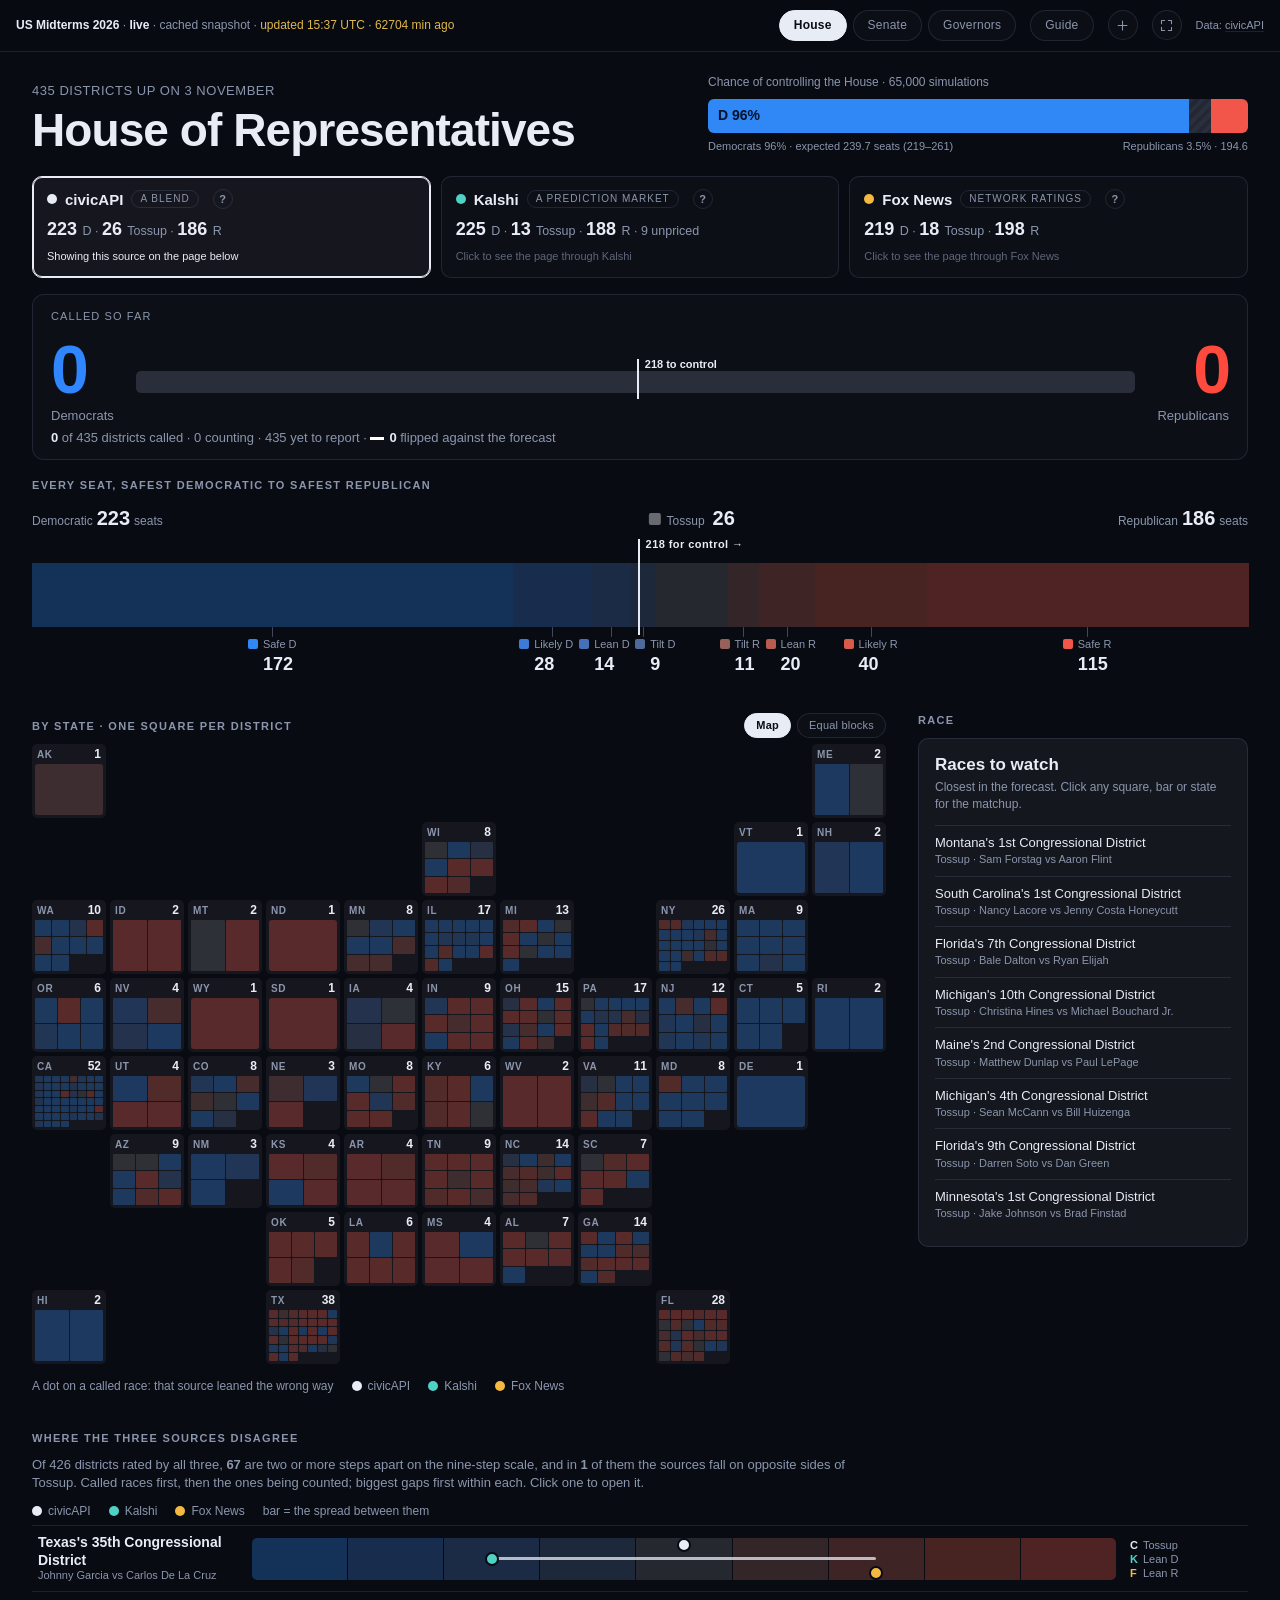
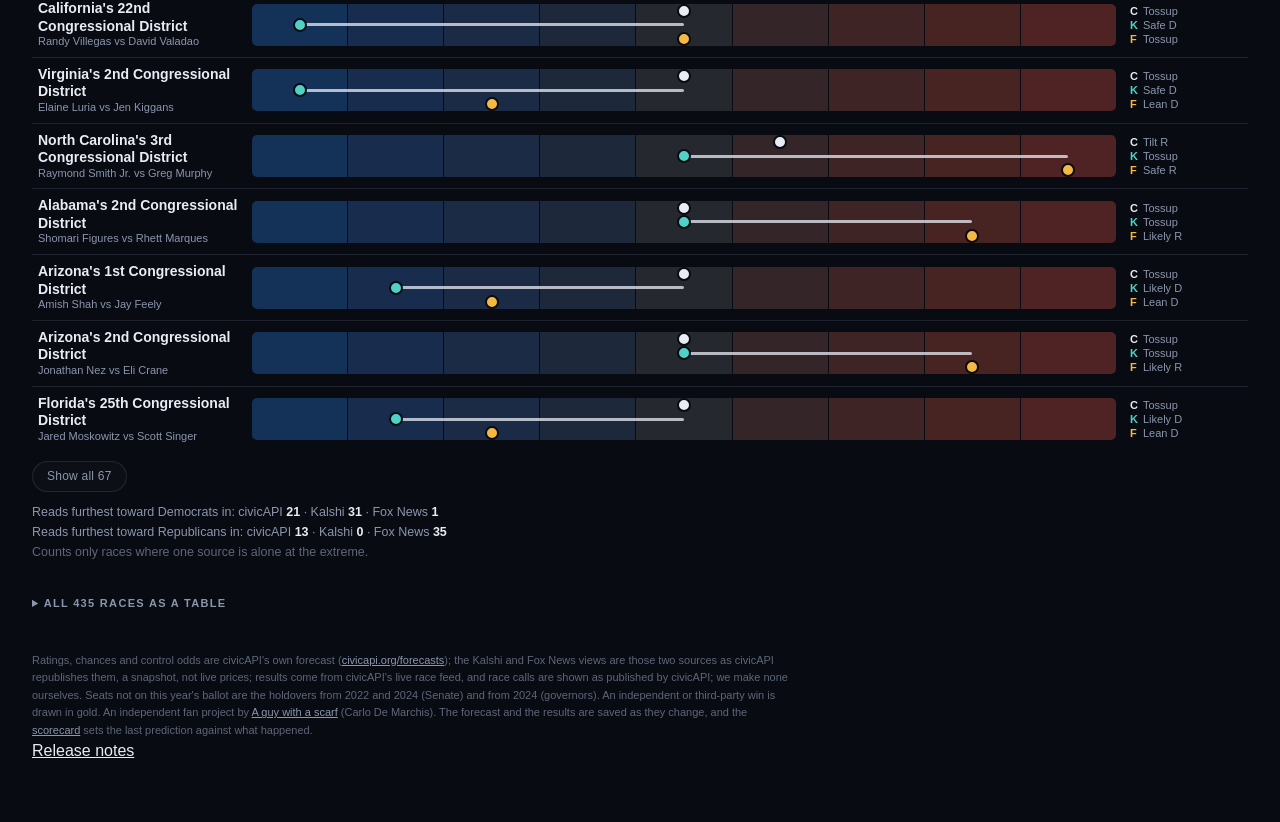
==== index.html @ c8819de6 "Say plainly that race calls are shown as published by civicAPI Co-Authored-By: Claude Sonnet 5.5 <no" ====
<!doctype html>
<html lang="en">
<head>
<meta charset="utf-8">
<meta name="viewport" content="width=device-width,initial-scale=1,viewport-fit=cover">
<title>US Midterms 2026 — A Guy With A Scarf</title>
<meta name="description" content="Every House seat, Senate race and governorship on the 3 November 2026 ballot, sorted from safest Democratic to safest Republican and filling in live as the results come in. Produced with passion by A guy with a scarf (Carlo De Marchis).">
<link rel="canonical" href="https://elections.aguywithascarf.com/">
<meta name="theme-color" content="#090b12">

<!-- Link previews on LinkedIn / X / WhatsApp / Slack. All URLs absolute; bump ?v= on og.png to
     bust the caches. -->
<meta property="og:type" content="website">
<meta property="og:site_name" content="A Guy With A Scarf">
<meta property="og:title" content="US Midterms 2026 — every seat, live">
<meta property="og:description" content="Every House seat, Senate race and governorship on the 3 November 2026 ballot, sorted from safest Democratic to safest Republican and filling in live as the results come in. Produced with passion by A guy with a scarf (Carlo De Marchis).">
<meta property="og:url" content="https://elections.aguywithascarf.com/">
<meta property="og:image" content="https://elections.aguywithascarf.com/img/og.png?v=1">
<meta property="og:image:width" content="1200">
<meta property="og:image:height" content="630">
<meta property="og:image:alt" content="The 435 House seats as a bar from safest Democratic in blue to safest Republican in red, above a map of every district.">
<meta name="twitter:card" content="summary_large_image">
<meta name="twitter:title" content="US Midterms 2026 — every seat, live">
<meta name="twitter:description" content="Every House seat, Senate race and governorship on the 3 November 2026 ballot, sorted from safest Democratic to safest Republican and filling in live as the results come in. Produced with passion by A guy with a scarf (Carlo De Marchis).">
<meta name="twitter:image" content="https://elections.aguywithascarf.com/img/og.png?v=1">

<!-- Read by the AGWAS capture extension when you press its shortcut. DEFAULTS: updateSocialMeta()
     rewrites title and tags to the chamber or race you are looking at. -->
<meta name="agwas:title"    content="US Midterms 2026 — every seat, live">
<meta name="agwas:cta"      content="Full interactive midterms experience below">
<meta name="agwas:mentions" content="">
<meta name="agwas:tags"     content="midterms uspolitics dataviz">
<meta name="agwas:bg"       content="https://elections.aguywithascarf.com/img/og.png">
<link rel="icon" href="data:image/svg+xml,%3Csvg xmlns='http://www.w3.org/2000/svg' viewBox='0 0 32 32'%3E%3Crect width='32' height='32' rx='6' fill='%23090b12'/%3E%3Crect x='4' y='10' width='12' height='12' fill='%233a82e8'/%3E%3Crect x='16' y='10' width='12' height='12' fill='%23f0584a'/%3E%3C/svg%3E">
<style>
:root{
  --bg:#090b12; --ink:#e8ecf5; --dim:#8b96ad; --faint:#5d6679;
  --pan:rgba(255,255,255,.05); --pan2:rgba(255,255,255,.02); --line:rgba(150,166,205,.15);
  --acc:#e8ecf5;
  /* Diverging rating scale: grey midpoint, four steps per arm, further from grey = surer.
     Tossup also wears a hatch so the midpoint never relies on its grey alone. */
  --r0:#2f88f5; --r1:#3d7bd6; --r2:#4670b8; --r3:#4f6a9a;
  --r4:#686a72;
  --r5:#98605a; --r6:#b85c52; --r7:#d85a48; --r8:#f2564a;
  /* Seats that are not on this year's ballot: the same two hues, dimmed. */
  --hD:#26406b; --hR:#6b3430;
  /* A race that has been called: solid party colour, brighter than any forecast step. */
  --calD:#2f86ff; --calR:#ff4a3d; --calO:#e0b84a;
  --gap:2px;
}
*{box-sizing:border-box;margin:0;padding:0}
html{background:var(--bg)}
body{background:var(--bg);color:var(--ink);font-family:"Helvetica Neue",Helvetica,Arial,sans-serif;font-weight:300;
  -webkit-font-smoothing:antialiased;line-height:1.4;min-height:100vh}
b,strong{font-weight:700}
a{color:inherit}
button{font:inherit;color:inherit}

#topbar{position:sticky;top:0;z-index:30;display:flex;align-items:center;gap:14px;flex-wrap:wrap;
  padding:10px 16px;background:rgba(9,11,18,.92);backdrop-filter:blur(14px);border-bottom:1px solid var(--line);font-size:12px}
#ctx{color:var(--dim);flex:1 1 220px;min-width:0}
#ctx b{color:var(--ink)}
.seg{display:flex;gap:6px}
.pill{border:1px solid var(--line);background:var(--pan2);color:var(--dim);border-radius:99px;
  padding:6px 14px;font-size:12px;cursor:pointer;letter-spacing:.02em}
.pill:hover{color:var(--ink);border-color:rgba(150,166,205,.35)}
a.pill{text-decoration:none}
.pill.on{background:var(--ink);border-color:var(--ink);color:#0a0d14;font-weight:700}
.ic{width:30px;height:30px;border-radius:99px;border:1px solid var(--line);background:var(--pan2);color:var(--dim);
  display:grid;place-items:center;cursor:pointer;padding:0}
.ic:hover{color:var(--ink);border-color:rgba(150,166,205,.35)}
.ic svg{width:15px;height:15px;fill:none;stroke:currentColor;stroke-width:1.7;stroke-linecap:round;stroke-linejoin:round}
@media (max-width:700px){#fsBtn{display:none}}
.mod{position:fixed;inset:0;z-index:60;background:rgba(4,6,12,.82);backdrop-filter:blur(7px);display:none;place-items:center;padding:22px}
.mod.on{display:grid}
.mbox{width:min(430px,94vw);max-height:84vh;overflow:auto;background:#0d1019;border:1px solid var(--line);border-radius:20px;padding:22px 24px}
.mbox h3{font-size:17px;font-weight:700;margin-bottom:12px}
.mbox p{font-size:12.5px;color:var(--dim);line-height:1.65}
.applist{display:flex;flex-direction:column;gap:3px}
.approw{display:grid;grid-template-columns:12px 1fr auto;gap:11px;align-items:center;padding:9px 10px;border-radius:10px;
  text-decoration:none;color:var(--ink);font-size:12.5px}
.approw:hover{background:var(--pan)}
.approw i{width:9px;height:9px;border-radius:99px}
.approw em{font-style:normal;color:var(--dim);font-size:11px;display:block}
#credit{color:var(--dim);font-size:11px}
#credit a{text-decoration:none;border-bottom:1px solid var(--line)}
#credit a:hover{color:var(--ink)}

main{padding:22px clamp(16px,2.5vw,48px) 60px}
h1{font-size:clamp(28px,5vw,46px);font-weight:700;letter-spacing:-.02em;line-height:1.05}
h1 small{display:block;font-size:13px;font-weight:300;color:var(--dim);letter-spacing:.04em;margin-bottom:8px;text-transform:uppercase}
h2{font-size:11px;font-weight:700;letter-spacing:.12em;text-transform:uppercase;color:var(--dim);margin:30px 0 10px}

/* ---- hero ---- */
#hero{display:grid;grid-template-columns:minmax(0,1.2fr) minmax(0,1fr);gap:28px;align-items:end}
#odds .lab{font-size:12px;color:var(--dim);margin-bottom:8px}
.oddsbar{display:flex;height:34px;border-radius:6px;overflow:hidden;background:var(--pan)}
.oddsbar > div{display:flex;align-items:center;padding:0 10px;font-weight:700;font-size:14px;white-space:nowrap;overflow:hidden;min-width:0}
.oddsbar .od{background:var(--r0);color:#04122b}
.oddsbar .or{background:var(--r8);color:#2b0703;justify-content:flex-end}
.oddsbar .on{background:repeating-linear-gradient(135deg,#2a2f3d 0 4px,#232734 4px 8px)}
.oddsfix{font-size:11px;color:#e0b84a;margin-top:6px}
.oddsnote{display:flex;justify-content:space-between;font-size:11px;color:var(--dim);margin-top:6px;gap:12px}
#status .stale{color:#e0b84a}
#called{margin-top:16px;min-height:20px}
#called:empty{display:none}   /* no block reserved for the election-night count until it has something to say */
.score{background:var(--pan2);border:1px solid var(--line);border-radius:12px;padding:14px 18px 12px}
.scap{font-size:11px;letter-spacing:.1em;text-transform:uppercase;color:var(--dim)}
.scap b{color:var(--ink);letter-spacing:0;text-transform:none}
.srow2{display:grid;grid-template-columns:auto minmax(0,1fr) auto;gap:22px;align-items:center;margin:8px 0 6px}
.sd{display:flex;flex-direction:column;line-height:1.1}
.sd b{font-size:clamp(40px,6vw,68px);font-weight:700;letter-spacing:-.03em;font-variant-numeric:tabular-nums}
.sd span{font-size:13px;color:var(--dim);margin-top:2px}
.sd small{font-size:11px;color:var(--faint)}
.sd.D b{color:var(--calD)} .sd.R{text-align:right} .sd.R b{color:var(--calR)}
.sbar{position:relative;padding:14px 0 6px}
.cbar{display:flex;height:22px;border-radius:5px;overflow:hidden;background:var(--pan)}
.cbar i{display:block;min-width:0;height:100%}
.bD{background:var(--calD)} .bR{background:var(--calR)} .bO{background:var(--calO)} .bU{background:rgba(150,166,205,.14)}
.mk2{position:absolute;top:2px;bottom:0;width:0;border-left:2px solid var(--ink)}
.mk2 em{position:absolute;top:-2px;left:6px;font-style:normal;font-size:11px;font-weight:700;white-space:nowrap;color:var(--ink)}
.sfoot{font-size:13px;color:var(--dim)}
.sfoot b{color:var(--ink)}
.sfoot .fl i{display:inline-block;width:14px;height:3px;background:#fff;vertical-align:middle;margin-right:5px}
@media (max-width:700px){.srow2{grid-template-columns:1fr 1fr;gap:6px 12px}.sbar{grid-column:1/-1;order:3}}
#bandh2{margin-top:18px}
.dotD,.dotR,.dotO{display:inline-block;width:9px;height:9px;border-radius:2px;margin-right:5px;vertical-align:baseline}
.dotD{background:var(--calD)} .dotR{background:var(--calR)} .dotO{background:var(--calO)}

/* ---- the band ---- */
#bandwrap{position:relative;padding-top:24px}
#band{display:flex;height:64px}
#band.sparse{gap:var(--gap)}
#band .b{flex:1 1 0;min-width:0;position:relative;cursor:pointer;background:var(--c)}
#band.sparse .b{border-radius:2px}
#band .b.hold{cursor:default}
#maj{visibility:hidden;position:absolute;top:0;bottom:-8px;width:0;border-left:2px solid var(--ink);pointer-events:none}
#maj span{position:absolute;top:0;left:6px;transform:translateY(-2px);white-space:nowrap;font-size:11px;font-weight:700;letter-spacing:.04em}
#maj.flip span{left:auto;right:6px}
.bandend{position:relative;display:flex;justify-content:space-between;align-items:baseline;font-size:12px;margin-bottom:7px;color:var(--dim)}
.bandend b{color:var(--ink);font-size:20px;font-weight:700;margin:0 4px}
.bandend .tu{position:absolute;top:0;transform:translateX(-50%);display:inline-flex;align-items:baseline;gap:6px;white-space:nowrap}
.bandend .tu i{display:inline-block;width:12px;height:12px;border-radius:2px;background:var(--c)}
.bandend .tu b{margin:0 0 0 2px}
@media (max-width:700px){
  /* no room to float over the bar between the two totals: Tossup takes a line of its own */
  .bandend{flex-wrap:wrap;gap:2px 12px}
  .bandend .tu{position:static;transform:none;order:3;flex-basis:100%}
}

.legend{display:flex;flex-wrap:wrap;gap:10px 22px;font-size:11px;color:var(--dim);margin-top:14px}
.legend .lg{display:flex;flex-direction:column;gap:3px}
.legend .lt{display:inline-flex;align-items:center;gap:5px}
.legend .lg b{padding-left:15px;font-size:18px;line-height:1.1;font-weight:700;color:var(--ink);font-variant-numeric:tabular-nums}
.legend i{width:10px;height:10px;border-radius:2px;display:inline-block;background:var(--c)}
.legend .ln{display:none}
/* wide screens: each level sits under its own stretch of the bar, neighbours staggered onto a
   second row, a hairline joining each label to its stretch (positions are set in layoutLegend) */
.legend.al{display:block;position:relative;margin-top:0}
.legend.al .lg{position:absolute;white-space:nowrap}
.legend.al .ln{display:block;position:absolute;width:1px;background:rgba(150,166,205,.4)}
#legend2:empty{display:none}

/* rating colours, shared by the band, the tiles and the chips */
.r0{--c:var(--r0)}.r1{--c:var(--r1)}.r2{--c:var(--r2)}.r3{--c:var(--r3)}
.r4{--c:var(--r4);background-image:repeating-linear-gradient(135deg,rgba(255,255,255,.32) 0 2px,transparent 2px 5px)}
.r5{--c:var(--r5)}.r6{--c:var(--r6)}.r7{--c:var(--r7)}.r8{--c:var(--r8)}
.hD{--c:var(--hD)}.hR{--c:var(--hR)}
/* election night: a race that has not been called fades back; a called one goes solid */
.live .st-pend{opacity:.3}
.live .st-cnt{animation:pulse 1.5s ease-in-out infinite}
.st-called.cD{--c:var(--calD);background-image:none}
.st-called.cR{--c:var(--calR);background-image:none}
.st-called.cO{--c:var(--calO);background-image:none}
.upset::after{content:"";position:absolute;left:0;right:0;top:0;height:3px;background:#fff}
.wds{position:absolute;inset:0;display:flex;align-items:center;justify-content:center;gap:5%;pointer-events:none}
.wds b{flex:none;width:34%;aspect-ratio:1;border-radius:50%;background:var(--sc);box-shadow:0 0 0 1px rgba(9,11,18,.55)}
.wds.n2 b{width:30%}.wds.n3 b{width:26%}
.sel{outline:2px solid #fff;outline-offset:1px;z-index:3}
@keyframes pulse{0%,100%{opacity:1}50%{opacity:.45}}
@media (prefers-reduced-motion:reduce){.live .st-cnt{animation:none}}

/* ---- columns: map + detail ---- */
.cols{display:grid;grid-template-columns:minmax(0,1fr) clamp(330px,22vw,440px);gap:clamp(20px,2.5vw,40px);align-items:start}
[hidden]{display:none!important}
#replay{position:fixed;left:0;right:0;bottom:0;z-index:45;display:flex;align-items:center;gap:14px;padding:10px clamp(16px,2.5vw,48px);background:rgba(9,11,18,.96);backdrop-filter:blur(14px);border-top:1px solid var(--line);font-size:12px;color:var(--dim)}
#replay button{flex:0 0 auto;width:38px;height:38px;border-radius:50%;border:1px solid var(--line);background:var(--ink);color:#0a0d14;font-size:15px;cursor:pointer}
#replay input{flex:1 1 auto;min-width:80px;accent-color:#e8ecf5}
#replay .lab{flex:0 1 auto;min-width:0}
#replay .lab b{color:var(--ink)}
@media (max-width:700px){#replay{flex-wrap:wrap}#replay .lab{flex:1 1 100%}}
.h2row{display:flex;align-items:flex-end;justify-content:space-between;gap:12px;margin-top:30px}
.h2row h2{margin:0 0 10px}
.h2row .seg{margin-bottom:6px}
.pill.sm{padding:4px 11px;font-size:11px}
#tilescroll{overflow-x:auto;padding-bottom:4px}
/* equal blocks: one identical square per seat, one row per state, biggest state first */
#blocks{--sq:22px;display:flex;flex-wrap:wrap;align-items:flex-start;gap:22px 20px}
/* a state is a block five squares tall, filled top to bottom then left to right */
.sbox{display:flex;flex-direction:column;gap:6px}
.sbox .sl{display:flex;align-items:baseline;gap:6px;white-space:nowrap;font-size:10px;font-weight:700;letter-spacing:.06em;color:var(--dim)}
.sbox .sl em{font-style:normal;font-size:14px;color:var(--ink);letter-spacing:0}
.sbox .sg{display:grid;grid-auto-flow:column;grid-template-rows:repeat(5,var(--sq));grid-auto-columns:var(--sq);gap:3px}
.sbox i{display:block;position:relative;cursor:pointer;background:var(--c);border-radius:2px}
@media (max-width:700px){#blocks{--sq:18px;gap:18px 14px}}
#tiles{display:grid;grid-template-columns:repeat(11,minmax(48px,1fr));grid-auto-rows:minmax(48px,auto);gap:4px;min-width:560px}
.tile{position:relative;aspect-ratio:1;background:var(--pan);border-radius:5px;padding:3px;display:flex;flex-direction:column;min-width:0}
.tile .ab{font-size:10px;font-weight:700;letter-spacing:.06em;color:var(--dim);line-height:1;margin:1px 2px 4px 2px;display:flex;justify-content:space-between;align-items:baseline}
.tile .ab em{font-style:normal;font-size:12px;font-weight:700;color:var(--ink);letter-spacing:0}
.tile.off .ab em{font-size:9px;font-weight:300;color:var(--faint)}
.tile .sqs{flex:1;display:grid;gap:1px;min-height:0;grid-template-columns:repeat(var(--n),minmax(0,1fr));grid-auto-rows:minmax(0,1fr)}
.tile .sqs i{position:relative;cursor:pointer;background:var(--c);display:block;border-radius:1px}
.tile.off{background:transparent;border:1px dashed var(--line)}
.tile.off .ab{color:var(--faint)}
.tile.off .sqs i{cursor:default}
.tile.one .sqs{grid-template-columns:1fr}
.tile.one .sqs i{border-radius:3px}

/* ---- detail ---- */
#detail{position:sticky;top:64px;background:var(--pan);border:1px solid var(--line);border-radius:10px;padding:16px;min-height:240px}
#detail h3{font-size:17px;font-weight:700;line-height:1.2;margin-bottom:4px}
#detail .sub{font-size:12px;color:var(--dim);margin-bottom:12px}
#detail .chip{display:inline-block;padding:2px 9px;border-radius:99px;font-size:11px;font-weight:700;background:var(--c);color:#fff;margin-right:6px}
#detail .chip.r4{background-color:var(--r4)}
.cand{display:grid;grid-template-columns:10px minmax(0,1fr) auto;gap:8px;align-items:center;padding:7px 0;border-top:1px solid var(--line);font-size:13px}
.cand:first-of-type{border-top:0}
.cand .sw{width:10px;height:10px;border-radius:2px}
.cand .nm{overflow:hidden;text-overflow:ellipsis;white-space:nowrap}
.cand .nm small{color:var(--dim);font-size:11px;margin-left:4px}
.cand .v{font-variant-numeric:tabular-nums;font-weight:700}
.cand .v small{font-weight:300;color:var(--dim);margin-left:4px}
.bar{height:4px;background:var(--pan);border-radius:2px;margin:-2px 0 6px 18px;overflow:hidden}
.bar > i{display:block;height:100%}
#detail h4{font-size:10px;font-weight:700;letter-spacing:.12em;text-transform:uppercase;color:var(--dim);margin:14px 0 6px}
.watch{display:block;width:100%;text-align:left;background:none;border:0;border-top:1px solid var(--line);padding:8px 0;cursor:pointer;font-size:13px;color:var(--ink)}
.watch small{display:block;color:var(--dim);font-size:11px}
.watch:hover{background:var(--pan2)}
.rptg{font-size:12px;color:var(--dim);margin-top:6px}

/* ---- table ---- */
details{margin-top:34px}
summary{cursor:pointer;font-size:11px;font-weight:700;letter-spacing:.12em;text-transform:uppercase;color:var(--dim)}
.tblwrap{overflow-x:auto;margin-top:12px}
table{border-collapse:collapse;width:100%;font-size:12.5px;min-width:640px}
th{font-size:10px;letter-spacing:.1em;text-transform:uppercase;color:var(--dim);text-align:left;padding:6px 8px;border-bottom:1px solid var(--line);position:sticky;top:0;background:var(--bg)}
td{padding:6px 8px;border-bottom:1px solid var(--line);white-space:nowrap}
tr[data-key]{cursor:pointer}
tr[data-key]:hover td{background:var(--pan2)}
tr.sel td{background:var(--pan)}
td .chip{display:inline-block;padding:1px 8px;border-radius:99px;font-size:11px;font-weight:700;background:var(--c);color:#fff}

#tip{position:fixed;z-index:50;pointer-events:none;max-width:260px;padding:9px 11px;border-radius:7px;font-size:12px;
  background:rgba(18,21,32,.97);border:1px solid var(--line);box-shadow:0 8px 24px rgba(0,0,0,.5);display:none}
#tip b{display:block;font-size:13px;margin-bottom:2px}
#tip .m{color:var(--dim)}
#foot{margin-top:40px;font-size:11px;color:var(--faint);line-height:1.6;max-width:760px}
#foot a{color:var(--dim)}

/* ---- sources: the three cards that explain what each forecast is, and switch the page between them ---- */
.r9{--c:#2a2e3a;background-image:repeating-linear-gradient(45deg,rgba(255,255,255,.16) 0 2px,transparent 2px 6px)}
#detail .chip.r9{background-color:#2a2e3a;color:var(--dim)}
#sources{margin-top:22px}
.srcs{display:grid;grid-template-columns:repeat(3,minmax(0,1fr));gap:10px}
.src{text-align:left;cursor:pointer;background:var(--pan2);border:1px solid var(--line);border-radius:10px;padding:12px 14px;display:flex;flex-direction:column;gap:7px;color:var(--ink)}
.src:hover{border-color:rgba(150,166,205,.4)}
.src.on{background:var(--pan);border-color:var(--sc);box-shadow:inset 0 0 0 1px var(--sc)}
.src .top{display:flex;align-items:center;gap:8px;flex-wrap:wrap}
.src .dot{width:10px;height:10px;border-radius:50%;background:var(--sc);flex:none}
.src .top b{font-size:15px}
.src .tag{font-size:10px;letter-spacing:.1em;text-transform:uppercase;color:var(--dim);border:1px solid var(--line);border-radius:99px;padding:1px 8px;margin-left:auto;white-space:nowrap}
.src .read{font-size:12.5px;font-variant-numeric:tabular-nums;color:var(--dim)}
.src .read b{color:var(--ink);font-size:18px;padding-right:2px}
.src .what{font-size:12.5px;line-height:1.5;color:var(--dim)}
.src .meta{font-size:11px;color:var(--faint);line-height:1.4}
.src .q{margin-left:6px;width:20px;height:20px;border-radius:50%;border:1px solid var(--line);display:grid;place-items:center;font-size:11px;font-weight:700;color:var(--dim);cursor:pointer;flex:none}
.src .q:hover,.src .q.on{color:var(--ink);border-color:rgba(150,166,205,.5)}
.src .tag{margin-left:auto}
.src .acc{font-size:11.5px;color:var(--dim);line-height:1.5;font-variant-numeric:tabular-nums}
.src .acc b{font-weight:700;color:var(--ink)}.src .acc .good{color:#43c07a}.src .acc .bad{color:#e0554a}
.src.on .meta.now{color:var(--sc)}
.src[data-src=civicapi],.sc-civicapi{--sc:#e8ecf5}.src[data-src=kalshi],.sc-kalshi{--sc:#4fd1c5}.src[data-src=foxnews],.sc-foxnews{--sc:#f5b942}
/* where they disagree */
#diff{margin-top:30px}
#diff h2{margin-top:0}
.dsub{font-size:13px;color:var(--dim);max-width:860px}
.dkey{display:flex;gap:18px;flex-wrap:wrap;font-size:12px;color:var(--dim);margin:10px 0 6px}
.dkey i{display:inline-block;width:10px;height:10px;border-radius:50%;margin-right:6px;vertical-align:-1px;background:var(--sc)}
.drow{display:grid;grid-template-columns:minmax(120px,200px) minmax(0,1fr) 112px;gap:14px;align-items:center;width:100%;text-align:left;background:none;border:0;border-top:1px solid var(--line);padding:8px 6px;cursor:pointer;color:var(--ink)}
.drow:hover,.drow.sel{background:var(--pan2)}
.drow .dn{font-size:14px;font-weight:700;line-height:1.25}
.drow .dn small{display:block;font-weight:300;font-size:11px;color:var(--dim)}
.dscale{position:relative;height:42px;border-radius:5px;overflow:hidden;display:flex;gap:1px;background:var(--bg)}
.dscale i.cell{flex:1 1 0;background:var(--c);opacity:.3}
.dscale .span{position:absolute;top:50%;height:3px;margin-top:-1.5px;background:rgba(232,236,245,.75);border-radius:2px}
.dscale .mk{position:absolute;width:14px;height:14px;border-radius:50%;transform:translateX(-50%);background:var(--sc);border:2px solid var(--bg)}
.drow.st-called{box-shadow:inset 3px 0 0 var(--calD)}
.drow.st-called.cR{box-shadow:inset 3px 0 0 var(--calR)}
.drow.st-called.cO{box-shadow:inset 3px 0 0 var(--calO)}
.drow .dres{display:flex;align-items:center;gap:5px;font-weight:700;color:var(--ink);margin-top:2px}
.drow .dres i{width:8px;height:8px;border-radius:2px;background:var(--calO)}
.drow .dres.cD i{background:var(--calD)} .drow .dres.cR i{background:var(--calR)}
.drow .dres.cnt{font-weight:300;color:var(--dim);animation:pulse 1.5s ease-in-out infinite}
.dlab em{font-style:normal;font-weight:700;margin-left:4px}
.dlab em.y{color:#43c07a} .dlab em.n{color:#e0554a} .dlab em.z{color:var(--faint)}
@media (prefers-reduced-motion:reduce){.drow .dres.cnt{animation:none}}
.dlab{font-size:11px;line-height:14px;color:var(--dim);white-space:nowrap}
.dlab b{display:inline-block;width:13px;color:var(--sc)}
.dread{font-size:12.5px;color:var(--dim);margin-top:10px;line-height:1.6}
.dread b{color:var(--ink)}
.dmore{margin-top:10px}
.srow{display:flex;align-items:center;gap:8px;padding:5px 0;border-top:1px solid var(--line);font-size:12.5px}
.srow .dot{width:9px;height:9px;border-radius:50%;background:var(--sc);flex:none}
.srow .nm{flex:1 1 auto}
.srow .v{color:var(--dim);font-variant-numeric:tabular-nums}

@media (max-width:900px){
  #hero{grid-template-columns:1fr;gap:18px}
  .cols{grid-template-columns:1fr}
  #detail{position:static}
  /* narrow screens: the three cards swipe sideways instead of stacking into a screenful */
  .srcs{display:flex;overflow-x:auto;scroll-snap-type:x mandatory;gap:10px;margin-right:calc(-1 * clamp(16px,2.5vw,48px));padding-right:clamp(16px,2.5vw,48px);padding-bottom:4px}
  .src{flex:0 0 min(86%,380px);scroll-snap-align:start}
}
@media (max-width:700px){
  .drow{grid-template-columns:minmax(0,1fr) 108px}
  .drow .dn{grid-column:1/-1}
}
</style>
<!-- Umami --><script>try{/[?&#]noumami\b/.test(location.href)&&localStorage.setItem('umami.disabled','1')}catch(e){}</script><script defer src="https://m.aguywithascarf.com/k.js" data-website-id="da7c4444-fe20-4f84-baaf-47d34355418b"></script>
<script defer src="https://dataviz.aguywithascarf.com/ver.js"></script><!-- End Umami -->
</head>
<body>

<div id="topbar">
  <div id="ctx"><b>US Midterms 2026</b> · <span id="status">loading…</span></div>
  <div class="seg" id="chambers" role="tablist" aria-label="Chamber"></div>
  <a class="pill" href="help/">Guide</a>
  <button class="ic" id="moreBtn" title="More sports experiences" aria-label="More sports experiences"><svg viewBox="0 0 24 24"><path d="M12 5v14M5 12h14"/></svg></button>
  <button class="ic" id="fsBtn" title="Fullscreen (f)" aria-label="Fullscreen"><svg viewBox="0 0 24 24"><path d="M4 9V4h5M20 15v5h-5M15 4h5v5M9 20H4v-5"/></svg></button>
  <div id="credit">Data: <a href="https://civicapi.org" target="_blank" rel="noopener">civicAPI</a><a class="agwas-ver" data-agwas-ver="midterms" href="https://dataviz.aguywithascarf.com/releases/#midterms"></a></div>
</div>

<div class="mod" id="mmodal" aria-hidden="true">
  <div class="mbox" role="dialog" aria-label="More sports experiences">
    <h3>More sports experiences</h3>
    <div class="applist" id="applist"></div>
    <p style="margin-top:12px"><a href="https://dataviz.aguywithascarf.com" target="_blank" rel="noopener">See them all →</a></p>
  </div>
</div>

<main id="app">
  <div id="hero">
    <h1><small id="kicker"></small><span id="title"></span></h1>
    <div id="odds"></div>
  </div>
  <section id="sources" aria-label="Forecast source"></section>
  <div id="called"></div>

  <h2 id="bandh2"></h2>
  <div class="bandend" id="bandend"></div>
  <div id="bandwrap">
    <div id="band" aria-label="Every seat in the chamber, safest Democratic on the left to safest Republican on the right"></div>
    <div id="maj"><span></span></div>
  </div>
  <div class="legend" id="legend"></div>
  <div class="legend" id="legend2"></div>

  <div class="cols">
    <div>
      <div class="h2row"><h2 id="mapH2">By state</h2><div class="seg" id="viewseg"></div></div>
      <div id="tilescroll"><div id="tiles"></div><div id="blocks" hidden></div></div>
      <div class="dkey" id="mapkey"></div>
    </div>
    <div>
      <h2>Race</h2>
      <div id="detail"></div>
    </div>
  </div>

  <section id="diff"></section>

  <details id="tabledet">
    <summary id="tablesum">All races as a table</summary>
    <div class="tblwrap"><table><thead><tr>
      <th>Seat</th><th>Rating</th><th>Democrat</th><th>Republican</th><th>Dem. chance</th><th id="resh">Result</th>
    </tr></thead><tbody id="tbody"></tbody></table></div>
  </details>

  <p id="foot">
    Ratings, chances and control odds are civicAPI's own forecast
    (<a href="https://civicapi.org/forecasts" target="_blank" rel="noopener">civicapi.org/forecasts</a>);
    the Kalshi and Fox News views are those two sources as civicAPI republishes them, a snapshot, not live prices;
    results come from civicAPI's live race feed, and race calls are shown as published by civicAPI; we make none ourselves. Seats not on this year's ballot are the
    holdovers from 2022 and 2024 (Senate) and from 2024 (governors). An independent or third-party
    win is drawn in gold. An independent fan project by <a href="https://dataviz.aguywithascarf.com/">A guy with a scarf</a> (Carlo De Marchis). The forecast and the results are saved as they change, and the <a href="scorecard/">scorecard</a> sets the last prediction against what happened.
  </p>
  <p class="agwas-rel"><a href="https://dataviz.aguywithascarf.com/releases/#midterms">Release notes</a> <a class="agwas-ver" data-agwas-ver="midterms" href="https://dataviz.aguywithascarf.com/releases/#midterms"></a></p>
</main>
<div id="tip"></div>

<script>
(() => {
'use strict';
const $ = s => document.querySelector(s);
const esc = s => String(s ?? '').replace(/[&<>"]/g, c => ({'&':'&amp;','<':'&lt;','>':'&gt;','"':'&quot;'}[c]));

/* ------------------------------------------------------------------ config */
// Data comes through a small shared cache (supabase/functions/elections-cache): one refresh of
// civicAPI per 30 s for everyone watching. If it fails the page asks civicAPI directly, and if
// that fails too it falls back to the snapshots in data/. Add ?cache=off to skip the cache.
const API = 'https://civicapi.org/api/v2';
const POLL_MS = 60000;
const LIVE_FROM = Date.UTC(2026, 10, 3, 10, 0);          // 3 Nov 2026, 10:00 UTC
const CH = {
  house:  {label:'House',     title:'House of Representatives', race:87524, fc:'house',    need:218, total:435, odds:'Chance of controlling the House'},
  senate: {label:'Senate',    title:'Senate',                   race:87528, fc:'senate',   need:51,  total:100, odds:'Chance of controlling the Senate'},
  gov:    {label:'Governors', title:'Governorships',            race:87535, fc:'governor', need:26,  total:50,  odds:'Chance of winning most governorships'}
};
const RATINGS = ['Safe D','Likely D','Lean D','Tilt D','Tossup','Tilt R','Lean R','Likely R','Safe R'];
const GRID = {AK:[0,0],ME:[10,0],WI:[5,1],VT:[9,1],NH:[10,1],WA:[0,2],ID:[1,2],MT:[2,2],ND:[3,2],MN:[4,2],IL:[5,2],MI:[6,2],NY:[8,2],MA:[9,2],
  OR:[0,3],NV:[1,3],WY:[2,3],SD:[3,3],IA:[4,3],IN:[5,3],OH:[6,3],PA:[7,3],NJ:[8,3],CT:[9,3],RI:[10,3],
  CA:[0,4],UT:[1,4],CO:[2,4],NE:[3,4],MO:[4,4],KY:[5,4],WV:[6,4],VA:[7,4],MD:[8,4],DE:[9,4],
  AZ:[1,5],NM:[2,5],KS:[3,5],AR:[4,5],TN:[5,5],NC:[6,5],SC:[7,5],OK:[3,6],LA:[4,6],MS:[5,6],AL:[6,6],GA:[7,6],HI:[0,7],TX:[3,7],FL:[8,7]};

const Q = new URLSearchParams(location.search);
const CACHE = Q.get('cache') === 'off' ? null : 'https://atgelibbknccvxtuolay.supabase.co/functions/v1/elections-cache';
// ?demo=0.6 paints a pretend election night (60% of races reported) over the real forecast
const DEMO = Q.has('demo') ? Math.min(1, Math.max(0, parseFloat(Q.get('demo')) || 0.55)) : null;
// ?rehearsal runs the page against civicAPI's TEST election as if it were election night
const REHEARSAL = Q.has('rehearsal');
// ?replay steps through the saved test elections (archive/rehearsal/) frame by frame, with a scrubber
const REPLAY = Q.has('replay');
let LIVE = DEMO !== null || REHEARSAL || REPLAY || Date.now() >= LIVE_FROM;   // flips by itself when election day arrives, see boot

const S = {ch:'house', view:'map', key:null, source:'civicapi', help:{}, diffAll:false, fc:{}, civ:{}, alt:{}, res:{}, names:{}, seats:{}, src:{fc:'', res:''}, updated:{}, notes:{}, test:{}};

/* Two things civicAPI has done that the page must not pass on (found 2026-10-28):
   - a forecast that cannot be right (the 27 Oct Senate one: seat totals added up to 135 in a chamber
     of 100, and both parties had a 100% chance of control). Its per-race ratings are kept when they are
     sound and only the totals and odds come from the last sane copy bundled in data/; otherwise the whole
     copy is used. Either way the page says so.
   - TEST elections: race documents carry test_data=true with invented, fully "called" results. They
     are ignored in favour of the bundled real copy, and the status bar says so. */
const SIZE = {house: 435, senate: 100, gov: 50}, RACES = {house: 435, senate: 35, gov: 36};
function forecastProblem(k, f) {
  const t = f.totals || {}, m = f.monte_carlo || {};
  const total = (t.democrat || 0) + (t.republican || 0) + (t.tossup || 0) + (t.independent || 0);
  if (total !== SIZE[k]) return `its seat totals add up to ${total} in a chamber of ${SIZE[k]}`;
  if ((m.prob_democrat_majority || 0) + (m.prob_republican_majority || 0) > 100.5) return 'it gives the two parties chances of control that add up to more than 100%';
  return null;
}
/* A forecast whose totals or odds are broken can still have sound per-race ratings (the 27 Oct Senate one
   did). Keep those, rebuild the totals from them (seats not up come from the last sane copy) and borrow
   the odds from that copy. Null if the races themselves do not add up. */
const tally = st => { const r = Object.values(st).map(s => s.rating || ''); return {democrat: r.filter(x => / D$/.test(x)).length, republican: r.filter(x => / R$/.test(x)).length, tossup: r.filter(x => x === 'Tossup').length, independent: 0}; };
function repairForecast(k, f, old) {
  if (!old || forecastProblem(k, old) || Object.keys(f.states || {}).length !== RACES[k]) return null;
  const a = tally(f.states), b = tally(old.states), t = {};
  for (const p of Object.keys(a)) t[p] = (old.totals[p] || 0) - b[p] + a[p];
  if (Object.values(t).reduce((x, y) => x + y, 0) !== SIZE[k]) return null;
  return {...f, totals: t, monte_carlo: old.monte_carlo, majority_odds: old.majority_odds, distribution: old.distribution};
}
async function vetForecast(k, f) {
  const why = forecastProblem(k, f);
  if (!why) { delete S.notes[k]; return f; }
  try {
    const old = await (await fetch(`data/forecast-${k}.json`)).json(), fixed = repairForecast(k, f, old);
    S.notes[k] = {why, shown: old.last_updated, rejected: f.last_updated, kept: !!fixed};
    return fixed || old;
  } catch (e) { return f; }
}

/* -------------------------------------------------------------------- data */
async function getJSON(url, fallback) {
  try {
    const r = await fetch(url, {cache:'no-store'});
    if (!r.ok) throw new Error(r.status);
    return {data: await r.json(), live: true};
  } catch (e) {
    const r = await fetch(fallback);
    if (!r.ok) throw new Error('no data for ' + fallback);
    return {data: await r.json(), live: false};
  }
}
async function fromCache(kind) {
  if (!CACHE) return null;
  try {
    const r = await fetch(`${CACHE}?k=${kind}`, {cache:'no-store'});
    if (!r.ok) throw new Error(r.status);
    const d = await r.json();
    if ((kind === 'sources' ? ['kalshi', 'foxnews'] : ['house', 'senate', 'gov']).some(n => !d[n])) throw new Error('incomplete');
    return d;
  } catch (e) { console.warn('cache', kind, String(e)); return null; }
}
async function pullForecasts() {
  const c = await fromCache('forecast');
  if (c) { for (const k of Object.keys(CH)) S.civ[k] = await vetForecast(k, c[k]); S.src.fc = 'live'; }
  else await Promise.all(Object.entries(CH).map(async ([k, c]) => {
    const {data, live} = await getJSON(`${API}/forecast/${c.fc}/2026/civicapi`, `data/forecast-${k}.json`);
    S.civ[k] = await vetForecast(k, data); S.src.fc = live ? 'live' : (S.src.fc || 'snapshot');
  }));
  await pullSources();
  applySource();
}
/* Kalshi and Fox News, read through civicAPI's per-source forecast route (cache, then civicAPI, then data/sources.json).
   Each is turned into the same shape as civicAPI's forecast, with the names borrowed from it. A race the source does
   not cover keeps rating null ("No rating"). */
function buildAlt(src, k, raw) {
  const states = {};
  for (const [code, b] of Object.entries(S.civ[k].states)) {
    const x = raw.states?.[code], p = x?.[1];
    states[code] = {rating: x ? x[0] : null, democrat_pct: p ?? null, republican_pct: p == null ? null : +(100 - p).toFixed(1),
      democratic: b.democratic, republican: b.republican, independent: b.independent, incumbent_party: b.incumbent_party};
  }
  return {pundit: SRC[src].name, last_updated: raw.last_updated, has_percentages: !!raw.has_percentages, states};
}
async function pullSources() {
  let raw = await fromCache('sources');
  if (!raw) {
    try {
      raw = {};
      await Promise.all(['kalshi', 'foxnews'].flatMap(src => Object.entries(CH).map(async ([k, ch]) => {
        const r = await fetch(`${API}/forecast/${ch.fc}/2026/${src}`, {cache: 'no-store'});
        if (!r.ok) throw new Error(r.status);
        const d = await r.json();
        (raw[src] ||= {})[k] = {last_updated: d.last_updated, has_percentages: d.has_percentages,
          states: Object.fromEntries(Object.entries(d.states || {}).map(([c, st]) => [c, [st.rating, st.democrat_pct ?? null]]))};
      })));
    } catch (e) { raw = null; }
  }
  if (!raw) { try { raw = await (await fetch('data/sources.json')).json(); } catch (e) { raw = null; } }
  S.alt = {};
  if (raw) for (const src of ['kalshi', 'foxnews']) {
    S.alt[src] = {};
    for (const k of Object.keys(CH)) if (raw[src]?.[k]) S.alt[src][k] = buildAlt(src, k, raw[src][k]);
  }
}
/* S.fc is the forecast the page is drawn from: civicAPI's unless the viewer picked another source */
function applySource() {
  if (S.source !== 'civicapi' && !S.alt[S.source]) S.source = 'civicapi';
  for (const k of Object.keys(CH)) S.fc[k] = (S.source !== 'civicapi' && S.alt[S.source][k]) || S.civ[k];
}
function readSource() {
  let v = new URLSearchParams(location.search).get('source');
  try { v = v || localStorage.getItem('midterms.source'); } catch (e) {}
  if (SRC[v]) S.source = v;
}
function setSource(src) {
  S.source = src; applySource();
  try { localStorage.setItem('midterms.source', src); } catch (e) {}
  const q = new URLSearchParams(location.search);
  if (src === 'civicapi') q.delete('source'); else q.set('source', src);
  history.replaceState(null, '', location.pathname + (q.toString() ? '?' + q : '') + location.hash);
  render();
}
async function ingestResults(k, data, live) {
  S.test[k] = !!data.test_data;
  if (data.test_data && !REHEARSAL) {        // civicAPI is running a test election: use the bundled real copy
    try { data = await (await fetch(`data/results-${k}.json`)).json(); live = false; } catch (e) { return; }
  }
  if (!live && S.res[k]?._live) return;   // keep the last good live copy rather than fall back to a stale file
  if (DEMO !== null) data = demoize(k, data);
  data._live = live; if (live) S.polled = Date.now(); S.res[k] = data; S.src.res = live ? 'live' : (S.src.res || 'snapshot');
  for (const [rk, r] of Object.entries(data.region_results || {})) if (r.name) S.names[k + ':' + rk] = r.name;
}
async function pullResults() {
  if (REPLAY && S.booted) return;           // the replay owns the results once it has started
  const c = await fromCache('results');
  if (c) { for (const k of Object.keys(CH)) await ingestResults(k, c[k], true); return; }
  await Promise.all(Object.entries(CH).map(async ([k, ch]) => {
    try {
      const {data, live} = await getJSON(`${API}/race/${ch.race}`, `data/results-${k}.json`);
      await ingestResults(k, data, live);
    } catch (e) { console.warn('results', k, e); }
  }));
}

/* Demo: a seeded pretend night, so the election-night states can be seen before there are votes. */
function hash(s){let h=2166136261;for(const c of s){h^=c.charCodeAt(0);h=Math.imul(h,16777619)}return h>>>0}
function rng(a){return()=>{a|=0;a=a+0x6D2B79F5|0;let t=Math.imul(a^a>>>15,1|a);t=t+Math.imul(t^t>>>7,61|t)^t;return((t^t>>>14)>>>0)/4294967296}}
function demoize(ch, doc) {
  const out = {...doc, region_results:{}};
  for (const [code, f] of Object.entries(S.civ[ch].states)) {   // always civicAPI's chances: Fox has none
    const key = code.toLowerCase(), r = rng(hash(key + ch)), base = doc.region_results[key] || {};
    const dWins = r() < f.democrat_pct / 100, when = r();
    let rep = 0, win = false;
    if (when < DEMO * .8) { rep = 100; win = true; } else if (when < DEMO) rep = 20 + Math.floor(r() * 70);
    const share = dWins ? .5 + r() * .22 : .5 - r() * .22, tv = 150000 + Math.floor(r() * 250000);
    const dv = Math.round(tv * share * rep / 100), rv = Math.round(tv * (1 - share) * rep / 100), t = (dv + rv) || 1;
    out.region_results[key] = {...base, percent_reporting: rep, candidates: [
      {name: f.democratic || 'Democrat',   party:'Democratic', votes:dv, percent:+(dv/t*100).toFixed(1), winner:win && dWins,  color:'#4874a3'},
      {name: f.republican || 'Republican', party:'Republican', votes:rv, percent:+(rv/t*100).toFixed(1), winner:win && !dWins, color:'#c6606b'}]};
  }
  const won = p => Object.values(out.region_results).filter(r => r.candidates.some(c => c.winner && c.party === p)).length;
  out.candidates = (doc.candidates || []).map(c => c.name === 'Democrats' ? {...c, seats: (c.seats || 0) + won('Democratic')}
    : c.name === 'Republicans' ? {...c, seats: (c.seats || 0) + won('Republican')} : c);
  return out;
}

/* ---------------------------------------------------------------- the model */
const party = p => /democrat/i.test(p) ? 'D' : /republican/i.test(p) ? 'R' : 'O';
// rank 9 = "No rating": a race this source does not cover (Kalshi has no market on nine California seats)
const LABELS = [...RATINGS, 'No rating'];
const SRC = {civicapi: {name: 'civicAPI', letter: 'C'}, kalshi: {name: 'Kalshi', letter: 'K'}, foxnews: {name: 'Fox News', letter: 'F'}};
const rankOf = r => { if (r == null) return 9; const i = RATINGS.indexOf(r); return i < 0 ? 4 : i; };
const leanOf = rank => rank < 4 ? 'D' : rank > 4 && rank < 9 ? 'R' : null;
const ratingText = f => f.rating || 'No rating';

function result(ch, key) {
  const r = S.res[ch]?.region_results?.[key];
  if (!r) return {st:'pend', rep:0, c:[]};
  const c = (r.candidates || []).slice().sort((a, b) => b.votes - a.votes);
  const win = c.find(x => x.winner), rep = r.percent_reporting || 0;
  return {st: win ? 'called' : (rep > 0 || c.some(x => x.votes > 0)) ? 'cnt' : 'pend', rep, c, win, party: win ? party(win.party) : null};
}
// civicAPI's national "seats" is a running total, holdovers plus the races called so far (seen in its
// test election: Senate D 51 = 34 not up + 17 called). The holdovers are what is left after taking
// the called wins off, which also gives the plain holdover count before anyone has been called.
function holdovers(ch) {
  const doc = S.res[ch]; if (!doc) return {D: 0, R: 0};
  const cs = doc.candidates || [], rr = Object.values(doc.region_results || {});
  const won = p => rr.filter(r => (r.candidates || []).some(c => c.winner && party(c.party) === p)).length;
  const n = name => cs.find(c => c.name === name)?.seats || 0;
  return {D: Math.max(0, n('Democrats') - won('D')), R: Math.max(0, n('Republicans') - won('R'))};
}
function buildSeats(ch) {
  const fc = S.fc[ch];
  const seats = Object.entries(fc.states).map(([code, f]) => ({code, key: code.toLowerCase(), f, rank: rankOf(f.rating)}));
  seats.sort((a, b) => a.rank - b.rank || b.f.democrat_pct - a.f.democrat_pct || a.code.localeCompare(b.code));
  const h = holdovers(ch);
  const band = [...Array(h.D).fill({hold:'D'}), ...seats, ...Array(h.R).fill({hold:'R'})];
  return {seats, band, hold: h};
}
const seatName = (ch, s) => S.names[ch + ':' + s.key] || s.code;

/* ------------------------------------------------------------------ render */
function setHash() {
  history.replaceState(null, '', location.pathname + location.search + '#' + S.ch + (S.key ? '/' + S.key : ''));
  try { localStorage.setItem('midterms.ch', S.ch); } catch (e) {}
}
function readView() {
  let v = new URLSearchParams(location.search).get('view');
  try { v = v || localStorage.getItem('midterms.view'); } catch (e) {}
  if (v === 'blocks' || v === 'map') S.view = v;
}
function readHash() {
  const [c, k] = location.hash.slice(1).split('/');
  if (CH[c]) { S.ch = c; S.key = k || null; return; }
  try { const c2 = localStorage.getItem('midterms.ch'); if (CH[c2]) S.ch = c2; } catch (e) {}
}

function render() {
  const ch = S.ch, c = CH[ch], fc = S.fc[ch], M = S.seats[ch] = buildSeats(ch);
  document.body.classList.toggle('live', LIVE);
  $('#chambers').innerHTML = Object.entries(CH).map(([k, v]) =>
    `<button class="pill ${k === ch ? 'on' : ''}" role="tab" aria-selected="${k === ch}" data-ch="${k}">${v.label}</button>`).join('');

  $('#kicker').textContent = `${M.seats.length} ${ch === 'house' ? 'districts' : ch === 'senate' ? 'states' : 'states'} up on 3 November`;
  $('#title').textContent = c.title;

  // control odds
  const mc = fc.monte_carlo || {}, pd = mc.prob_democrat_majority ?? null, pr = mc.prob_republican_majority ?? null;
  const rest = pd == null ? 0 : Math.max(0, 100 - pd - pr);
  $('#odds').innerHTML = pd == null ? (S.source === 'civicapi' ? '' : `<div class="lab">${esc(c.odds)}</div><div class="oddsfix" style="color:var(--dim)">${esc(SRC[S.source].name)} does not publish odds of control, only a ${S.source === 'kalshi' ? 'price' : 'rating'} for each race. The seat counts under the bar are added up from its races. civicAPI's odds are on the civicAPI view.</div>`) : `
    <div class="lab">${esc(c.odds)} · ${(mc.simulations || 0).toLocaleString()} simulations</div>
    <div class="oddsbar" role="img" aria-label="Democrats ${pd}%, Republicans ${pr}%">
      <div class="od" style="flex:${pd}">${pd >= 12 ? `D ${Math.round(pd)}%` : ''}</div>
      <div class="on" style="flex:${rest}" title="Neither party reaches a majority in these simulations: ties, independents"></div>
      <div class="or" style="flex:${pr}">${pr >= 12 ? `R ${Math.round(pr)}%` : ''}</div>
    </div>
    ${S.notes[ch] ? `<div class="oddsfix">${S.notes[ch].kept
      ? `civicAPI's ${shortDate(S.notes[ch].rejected)} ${esc(c.label)} odds look wrong (${esc(S.notes[ch].why)}). The seats and percentages here are its ${shortDate(S.notes[ch].rejected)} ratings; the odds are from its ${shortDate(S.notes[ch].shown)} forecast until it is fixed.`
      : `civicAPI's ${shortDate(S.notes[ch].rejected)} ${esc(c.label)} forecast looks wrong (${esc(S.notes[ch].why)}), so this is its ${shortDate(S.notes[ch].shown)} forecast until it is fixed.`}</div>` : ''}
    <div class="oddsnote"><span>Democrats ${pd}% · expected ${mc.expected_democrat_seats} seats (${mc.democrat_seats_p5}–${mc.democrat_seats_p95})</span>
      <span>Republicans ${pr}% · ${mc.expected_republican_seats}</span></div>`;

  // the band
  const n = M.band.length, sparse = n <= 100;
  $('#band').className = sparse ? 'sparse' : '';
  $('#band').innerHTML = M.band.map(b => {
    if (b.hold) return `<i class="b hold h${b.hold}" data-hold="${b.hold}"></i>`;
    return `<i class="${seatCls(ch, b, true)}" data-key="${b.key}"></i>`;
  }).join('');
  const majPos = (c.need - 1) / n * 100;
  $('#maj').style.visibility = 'visible';
  $('#maj').style.left = `calc(${majPos}% - 1px)`;
  $('#maj').classList.toggle('flip', majPos > 70);
  const majTxt = ch === 'gov' ? `${c.need} of 50 = majority` : `${c.need} for control`;
  $('#maj span').textContent = majPos > 70 ? `← ${majTxt}` : `${majTxt} →`;

  // totals under the band
  const D = M.hold.D + M.seats.filter(s => s.rank < 4).length, T = M.seats.filter(s => s.rank === 4).length,
        R = M.hold.R + M.seats.filter(s => s.rank > 4 && s.rank < 9).length;
  const ft = fc.totals || {};
  if (ft.democrat != null && (ft.democrat !== D || ft.republican !== R || ft.tossup !== T)) console.warn('band totals differ from forecast totals', {D, T, R}, ft);
  $('#bandend').innerHTML = `<span>Democratic<b>${D}</b>seats</span><span style="text-align:right">Republican<b>${R}</b>seats</span>`;
  $('#bandh2').textContent = `Every seat, safest Democratic to safest Republican${M.hold.D + M.hold.R ? ' · dimmed seats are not up this year' : ''}`;

  // Each level sits under its own stretch of the bar, with its seat count underneath. The stretches
  // are in band order: Democratic holdovers, the nine ratings, Republican holdovers. Called and
  // Flipped have no stretch, so they get a line of their own on election night.
  const lg = (swatch, label, n, c) => `<span class="lg" ${c == null ? '' : `data-c="${c}"`}><i class="ln"></i><span class="lt">${swatch}${label}</span><b>${n}</b></span>`;
  const nBand = M.band.length, counts = RATINGS.map((_, k) => M.seats.filter(x => x.rank === k).length);
  let cum = 0, parts = [];
  // Tossup is the one level that lives above the bar, centred over its own stretch, so the key
  // below has room for the rest on a single line
  let tossup = '';
  const seg = (swatch, label, n, width, above) => {
    const c = (cum + width / 2) / nBand;
    if (above) tossup = `<span class="tu" style="left:${(c * 100).toFixed(2)}%">${swatch}${label}<b>${n}</b></span>`;
    else parts.push(lg(swatch, label, n, c));
    cum += width;
  };
  if (M.hold.D) seg('<i class="hD"></i>', 'Not up', M.hold.D, M.hold.D);
  RATINGS.forEach((r, k) => seg(`<i class="r${k}"></i>`, r, counts[k], counts[k], k === 4));
  const nNone = M.seats.filter(x => x.rank === 9).length;
  if (nNone) seg('<i class="r9"></i>', 'No rating', nNone, nNone);
  if (M.hold.R) seg('<i class="hR"></i>', 'Not up', M.hold.R, M.hold.R);
  $('#legend').innerHTML = parts.join('');
  $('#bandend').insertAdjacentHTML('beforeend', tossup);
  $('#legend2').innerHTML = '';   // the called and flipped counts live in the scoreboard (renderCalled)
  layoutLegend();

  renderCalled(ch, M);
  renderSources(ch, M);
  renderDiff(ch, M);
  renderTiles(ch, M);
  renderBlocks(ch, M);
  renderDetail();
  renderTable(ch, M);
  $('#tablesum').textContent = `All ${M.seats.length} races as a table`;
  $('#resh').textContent = LIVE ? 'Result' : 'Incumbent';
  document.title = `${c.title} · US Midterms 2026 — A Guy With A Scarf`;
  renderStatus();
  markSel();
  updateSocialMeta();
}

/* The capture extension reads the agwas:* tags at the moment of capture, so they describe
   whatever is on screen: the chamber, or the single race you have selected. */
function setMeta(n, v) { const m = document.querySelector(`meta[name="${n}"]`); if (m) m.setAttribute('content', v); }
function updateSocialMeta() {
  const c = CH[S.ch], M = S.seats[S.ch], s = M && M.seats.find(x => x.key === S.key);
  setMeta('agwas:title', s ? `${seatName(S.ch, s)} — ${ratingText(s.f)} · US Midterms 2026` : `${c.title} — US Midterms 2026`);
  setMeta('agwas:tags', `midterms uspolitics dataviz ${S.ch === 'gov' ? 'governors' : S.ch}`);
}

// Put each legend item under the middle of its stretch of the bar. Neighbours that would touch are
// nudged apart as a group (centred on where they belong, a hairline still marks the true spot); an
// item that would have to move more than MAXD px drops to the next row instead. On a phone the
// legend stays a plain wrapped list.
function layoutLegend() {
  const el = $('#legend'), narrow = matchMedia('(max-width:700px)').matches;
  el.classList.toggle('al', !narrow);
  if (narrow) { el.style.height = ''; return; }
  const W = el.clientWidth, ROW = 46, TOP = 10, GAP = 6, MAXD = 14;
  const its = [...el.querySelectorAll('.lg')].map(e => {
    const w = e.offsetWidth, c = +e.dataset.c * W;
    return {e, w, c, d: c - w / 2};
  });
  // lefts for one row of items (in x order), or null if any would move further than MAXD
  const place = (list, force) => {
    const width = c => c.idx.reduce((a, j) => a + list[j].w, 0) + GAP * (c.idx.length - 1);
    const left = c => {
      let off = 0, sum = 0;
      for (const j of c.idx) { sum += list[j].d - off; off += list[j].w + GAP; }
      return Math.min(Math.max(sum / c.idx.length, 0), W - width(c));
    };
    const cl = [];
    for (let k = 0; k < list.length; k++) {
      cl.push({idx: [k]});
      while (cl.length > 1) {
        const a = cl[cl.length - 2], b = cl[cl.length - 1];
        if (left(a) + width(a) + GAP > left(b)) cl.splice(-2, 2, {idx: [...a.idx, ...b.idx]}); else break;
      }
    }
    const out = [];
    for (const c of cl) { let x = left(c); for (const j of c.idx) { out[j] = x; x += list[j].w + GAP; } }
    return force || out.every((x, k) => Math.abs(x - list[k].d) <= MAXD) ? out : null;
  };
  const rows = [];
  for (const it of its) {
    let r = 0;
    while (true) {
      rows[r] ||= [];
      if (place([...rows[r], it])) { rows[r].push(it); break; }
      if (!rows[r].length) { rows[r].push(it); break; }   // a narrow stretch at the very edge (No rating): nowhere better to go
      r++;
    }
  }
  rows.forEach((list, r) => {
    const lefts = place(list, true);
    list.forEach((it, k) => {
      it.e.style.left = lefts[k] + 'px'; it.e.style.top = (TOP + r * ROW) + 'px';
      const ln = it.e.querySelector('.ln');
      ln.style.left = (it.c - lefts[k]) + 'px'; ln.style.top = -(TOP + r * ROW) + 'px'; ln.style.height = (TOP + r * ROW) + 'px';
    });
  });
  el.style.height = (TOP + Math.max(rows.length, 1) * ROW) + 'px';
}
window.addEventListener('resize', layoutLegend);

// One dot per source that leaned the wrong way on a called race (civicAPI white, Kalshi teal, Fox gold).
// A Tossup is no call, so it never gets a dot.
function missDots(ch, s) {
  if (!LIVE) return '';
  const r = result(ch, s.key); if (r.st !== 'called') return '';
  const docs = {civicapi: S.civ[ch], kalshi: S.alt.kalshi?.[ch], foxnews: S.alt.foxnews?.[ch]};
  const miss = Object.entries(docs).filter(([, d]) => { const l = leanOf(rankOf(d?.states?.[s.code]?.rating)); return l && l !== r.party; }).map(([id]) => id);
  return miss.length ? `<span class="wds n${miss.length}">${miss.map(id => `<b class="sc-${id}"></b>`).join('')}</span>` : '';
}
function seatCls(ch, s, inBand) {
  const r = result(ch, s.key), cl = inBand ? ['b'] : [];
  cl.push('r' + s.rank);
  if (LIVE) {
    cl.push('st-' + r.st);
    if (r.st === 'called') {
      cl.push('c' + r.party);
      const lean = leanOf(s.rank); if (inBand && lean && lean !== r.party) cl.push('upset');   // squares use missDots instead
    }
  }
  return cl.join(' ');
}

function renderCalled(ch, M) {
  const el = $('#called');
  if (!LIVE) { el.innerHTML = ''; return; }
  let cd = 0, cr = 0, co = 0, cnt = 0, pend = 0, flip = 0;
  for (const s of M.seats) {
    const r = result(ch, s.key);
    if (r.st === 'called') {
      r.party === 'D' ? cd++ : r.party === 'R' ? cr++ : co++;
      const lean = leanOf(s.rank); if (lean && lean !== r.party) flip++;
    } else if (r.st === 'cnt') cnt++; else pend++;
  }
  const D = M.hold.D + cd, R = M.hold.R + cr, need = CH[ch].need, total = M.hold.D + M.hold.R + M.seats.length;
  // Senate: 50 is enough for the party that holds the Vice Presidency, so Republicans clear the line at 50
  const rNeed = ch === 'senate' ? 50 : need;
  const lead = ch === 'gov' ? (D >= need ? `<b>Democrats have a majority of governorships</b>` : R >= need ? `<b>Republicans have a majority of governorships</b>` : '')
    : D >= need ? `<b>Democrats have reached ${need}</b>` : R >= rNeed ? `<b>Republicans have reached ${rNeed}${ch === 'senate' ? ' (the Vice President breaks ties)' : ''}</b>` : '';
  const open = total - D - R - co, what = ch === 'house' ? 'districts' : 'races', called = cd + cr + co;
  const note = DEMO !== null ? 'Demo night (invented results over the real forecast)' : REPLAY ? 'Replay (a saved civicAPI test election, not real results)' : REHEARSAL ? "Rehearsal (civicAPI's test election, not real results)" : '';
  el.innerHTML = `<div class="score">
    <div class="scap">Called so far${note ? ` · <b>${note}</b>` : ''}</div>
    <div class="srow2">
      <div class="sd D"><b>${D}</b><span>Democrats${ch !== 'house' && M.hold.D ? ` <small>incl. ${M.hold.D} not up</small>` : ''}</span></div>
      <div class="sbar"><div class="cbar"><i class="bD" style="flex:${D}"></i><i class="bU" style="flex:${open}"></i>${co ? `<i class="bO" style="flex:${co}"></i>` : ''}<i class="bR" style="flex:${R}"></i></div>
        <div class="mk2" style="left:${need / total * 100}%"><em>${need} to control</em></div></div>
      <div class="sd R"><b>${R}</b><span>Republicans${ch !== 'house' && M.hold.R ? ` <small>incl. ${M.hold.R} not up</small>` : ''}</span></div>
    </div>
    <div class="sfoot">${[`<b>${called}</b> of ${M.seats.length} ${what} called`, `${cnt} counting`, `${pend} yet to report`, co ? `<b>${co}</b> other` : '', `<span class="fl"><i></i><b>${flip}</b> flipped against the forecast</span>`, lead].filter(Boolean).join(' · ')}</div>
  </div>`;
}

function renderBlocks(ch, M) {
  $('#mapkey').innerHTML = LIVE ? `<span>A dot on a called race: that source leaned the wrong way</span>${['civicapi', 'kalshi', 'foxnews'].map(id => `<span class="sc-${id}"><i></i>${SRC[id].name}</span>`).join('')}` : '';
  const blocks = ch === 'house' && S.view === 'blocks';
  $('#viewseg').innerHTML = ch !== 'house' ? '' : [['map', 'Map'], ['blocks', 'Equal blocks']].map(([v, l]) =>
    `<button class="pill sm ${S.view === v ? 'on' : ''}" data-view="${v}" aria-pressed="${S.view === v}">${l}</button>`).join('');
  $('#tiles').hidden = blocks; $('#blocks').hidden = !blocks;
  if (!blocks) return;
  const by = {};
  for (const s of M.seats) (by[s.code.split('-')[0]] ||= []).push(s);
  // biggest state first, ties alphabetical; within a state safest Democratic to safest Republican
  const states = Object.entries(by).sort((a, b) => b[1].length - a[1].length || a[0].localeCompare(b[0]));
  $('#mapH2').textContent = 'By state, biggest first · one block per district, five to a column, safest Democratic first';
  $('#blocks').innerHTML = states.map(([ab, ss]) => {
    ss.sort((a, b) => a.rank - b.rank || b.f.democrat_pct - a.f.democrat_pct || a.code.localeCompare(b.code));
    return `<div class="sbox"><div class="sl">${ab}<em>${ss.length}</em></div><div class="sg">${ss.map(s => `<i class="${seatCls(ch, s, false)}" data-key="${s.key}">${missDots(ch, s)}</i>`).join('')}</div></div>`;
  }).join('');
}

function renderTiles(ch, M) {
  const byState = {};
  for (const s of M.seats) (byState[ch === 'house' ? s.code.split('-')[0] : s.code] ||= []).push(s);
  $('#mapH2').textContent = ch === 'house' ? 'By state · one square per district' : 'By state';
  $('#tiles').innerHTML = Object.entries(GRID).map(([ab, [x, y]]) => {
    const ss = (byState[ab] || []).sort((a, b) => a.code.localeCompare(b.code));
    const pos = `grid-column:${x + 1};grid-row:${y + 1}`;
    if (!ss.length) return `<div class="tile off" style="${pos}"><div class="ab">${ab}<em>–</em></div></div>`;
    const cols = ch === 'house' ? Math.ceil(Math.sqrt(ss.length)) : 1;
    return `<div class="tile ${ss.length === 1 ? 'one' : ''}" style="${pos}"><div class="ab">${ab}${ch === 'house' ? `<em>${ss.length}</em>` : ''}</div>
      <div class="sqs" style="--n:${cols}">${ss.map(s => `<i class="${seatCls(ch, s, false)}" data-key="${s.key}">${missDots(ch, s)}</i>`).join('')}</div></div>`;
  }).join('');
}

function chip(rank) { return `<span class="chip r${rank}">${LABELS[rank]}</span>`; }
const pct = v => (v == null ? '–' : (+v).toFixed(1).replace(/\.0$/, '') + '%');

function renderDetail() {
  const el = $('#detail'), ch = S.ch, M = S.seats[ch], s = M.seats.find(x => x.key === S.key);
  if (!s) {
    const gap = x => x.f.democrat_pct == null ? Math.abs(x.rank - 4) * 30 : Math.abs(x.f.democrat_pct - x.f.republican_pct);
    const watch = M.seats.filter(x => x.rank < 9).sort((a, b) => gap(a) - gap(b) || a.code.localeCompare(b.code)).slice(0, 8);
    el.innerHTML = `<h3>Races to watch</h3><div class="sub">Closest in the forecast. Click any square, bar or state for the matchup.</div>` +
      watch.map(w => `<button class="watch" data-key="${w.key}">${esc(seatName(ch, w))}<small>${LABELS[w.rank]} · ${esc(w.f.democratic || '?')} vs ${esc(w.f.republican || '?')}</small></button>`).join('');
    return;
  }
  const f = s.f, r = result(ch, s.key);
  const inc = f.incumbent_party ? `${{D:'Democratic',R:'Republican'}[f.incumbent_party] || f.incumbent_party} incumbent party` : 'Open seat';
  const rows = [['D', f.democratic, f.democrat_pct, 'var(--calD)'], ['R', f.republican, f.republican_pct, 'var(--calR)']];
  if (f.independent || f.independent_pct > 0) rows.push(['I', f.independent || 'Independent', f.independent_pct, 'var(--calO)']);
  let html = `<h3>${esc(seatName(ch, s))}</h3><div class="sub">${chip(s.rank)}${esc(inc)}</div>`;
  if (r.st !== 'pend') {
    html += `<h4>${r.st === 'called' ? 'Result · called' : 'Counting'}</h4>` +
      r.c.slice(0, 4).map(c => `<div class="cand"><span class="sw" style="background:${esc(c.color || '#888')}"></span>
        <span class="nm">${c.winner ? '✓ ' : ''}${esc(c.name)}<small>${esc(c.party)}</small></span>
        <span class="v">${pct(c.percent)}<small>${(c.votes || 0).toLocaleString()}</small></span></div>`).join('') +
      `<div class="rptg">${r.rep}% reporting</div>`;
  }
  // the same race through each source
  const via = Object.keys(SRC).map(src => { const d = src === 'civicapi' ? S.civ[ch] : S.alt[src]?.[ch], x = d?.states[s.code]; return x ? {src, x} : null; }).filter(Boolean);
  if (via.length > 1) html += `<h4>How the sources rate it</h4>` + via.map(({src, x}) => `<div class="srow sc-${src}"><span class="dot"></span><span class="nm">${SRC[src].name}</span>${chip(rankOf(x.rating))}<span class="v">${x.democrat_pct == null ? '' : pct(x.democrat_pct) + ' D'}</span></div>`).join('');
  html += f.democrat_pct == null
    ? `<h4>Chance of winning</h4><div class="rptg" style="text-align:left">${f.rating ? `${esc(SRC[S.source].name)} gives a rating only, not a percentage.` : `${esc(SRC[S.source].name)} has no market on this race.`}</div>`
    : `<h4>${S.source === 'kalshi' ? 'Market price: chance of winning' : 'Forecast chance of winning'}</h4>` + rows.filter(x => x[1] || x[2] > 0).map(([p, name, v, col]) =>
    `<div class="cand"><span class="sw" style="background:${col}"></span><span class="nm">${esc(name || '–')}<small>${p}</small></span><span class="v">${pct(v)}</span></div>
     <div class="bar"><i style="width:${Math.min(100, v || 0)}%;background:${col}"></i></div>`).join('');
  html += `<div class="rptg"><button class="watch" style="border:0;padding:10px 0 0" data-key="">← Back to races to watch</button></div>`;
  el.innerHTML = html;
}

/* The three source cards: what each forecast IS (this is the point, not a footnote), this chamber's
   seat count according to it, and the switch that redraws the page through it. */
function sourceRead(doc, hold) {
  let D = hold.D, R = hold.R, T = 0, N = 0;
  for (const f of Object.values(doc.states)) { const k = rankOf(f.rating); if (k < 4) D++; else if (k === 4) T++; else if (k < 9) R++; else N++; }
  return {D, T, R, N};
}
// How each source's calls have held up so far: for every rating strength, the called races it leaned the right way.
// A Tossup is no call, so it is only counted.
function calledRight(ch, doc) {
  const lv = ['Safe', 'Likely', 'Lean', 'Tilt'].map(name => ({name, n: 0, ok: 0})); let tu = 0, any = 0;
  for (const [code, f] of Object.entries(doc.states || {})) {
    const r = result(ch, code.toLowerCase()), k = rankOf(f.rating);
    if (r.st !== 'called' || k === 9) continue;
    any++;
    if (k === 4) { tu++; continue; }
    const l = lv[k < 4 ? k : 8 - k]; l.n++; if (r.party === (k < 4 ? 'D' : 'R')) l.ok++;
  }
  if (!any) return '';
  const bits = lv.filter(l => l.n).map(l => `${l.name} <b class="${l.ok === l.n ? 'good' : 'bad'}">${l.ok}/${l.n}</b>`);
  // a Tossup is no call, so it is neither right nor wrong: shown neutral, and shown as 0 for a source that rates some
  if (tu || Object.values(doc.states || {}).some(f => rankOf(f.rating) === 4)) bits.push(`Tossup <b>${tu}</b> called`);
  return `<span class="acc" title="Called races where the source leaned to the party that won, by how strongly it leaned">Right so far · ${bits.join(' · ')}</span>`;
}

function renderSources(ch, M) {
  const list = ['civicapi', ...['kalshi', 'foxnews'].filter(x => S.alt[x]?.[ch])];
  const info = {
    civicapi: ['A blend', 'Not a poll and not one forecaster: a model that blends expert ratings, betting markets, polls and fundraising into one chance for each race. Kalshi and Fox News are two of its inputs, so the three are not independent.',
      'Published weights: expert ratings 20% · betting markets 20% · polls 20% · fundraising 10% · outside spending 10%'],
    kalshi: ['A prediction market', "Traders buy and sell contracts on who wins each race, and the price is the market's chance. It is a prediction, not polling and not an expert's opinion: it moves with money and news.", ''],
    foxnews: ['Network ratings', "Fox News's own Power Rankings: a rating from Safe to Tossup for each race, set by the network. A judgement, not a probability: no percentages, and no odds of control.", '']
  };
  $('#sources').innerHTML = `<div class="srcs" role="radiogroup" aria-label="Forecast source">` + list.map(src => {
    const doc = src === 'civicapi' ? S.civ[ch] : S.alt[src][ch], r = sourceRead(doc, M.hold), on = S.source === src;
    const asof = src === 'civicapi' ? '' : `civicAPI's copy of ${doc.last_updated ? shortDate(doc.last_updated) : '–'}${r.N ? ` · ${M.seats.length - r.N} of ${M.seats.length} races priced` : ''}`;
    return `<button class="src ${on ? 'on' : ''}" data-src="${src}" role="radio" aria-checked="${on}">
      <span class="top"><span class="dot"></span><b>${SRC[src].name}</b><span class="tag">${info[src][0]}</span><span class="q ${S.help[src] ? 'on' : ''}" role="button" tabindex="0" data-help="${src}" aria-expanded="${!!S.help[src]}" title="What is this source?">${S.help[src] ? '×' : '?'}</span></span>
      <span class="read"><b>${r.D}</b> D · <b>${r.T}</b> Tossup · <b>${r.R}</b> R${r.N ? ` · ${r.N} unpriced` : ''}</span>
      ${LIVE ? calledRight(ch, doc) : ''}
      ${S.help[src] ? `<span class="what">${info[src][1]}</span>${info[src][2] || asof ? `<span class="meta">${[info[src][2], asof].filter(Boolean).join('<br>')}</span>` : ''}` : ''}
      <span class="meta now">${on ? 'Showing this source on the page below' : 'Click to see the page through ' + SRC[src].name}</span></button>`;
  }).join('') + '</div>';
}

/* Races where the sources are two or more steps apart on the nine-step scale. Three lanes per race (civicAPI,
   Kalshi, Fox), one marker each on the same scale, a bar between the extremes. */
function renderDiff(ch, M) {
  const el = $('#diff'), kal = S.alt.kalshi?.[ch], fox = S.alt.foxnews?.[ch], civ = S.civ[ch];
  if (!kal || !fox) { el.innerHTML = ''; return; }
  const docs = [civ, kal, fox], ids = ['civicapi', 'kalshi', 'foxnews'];
  let rated = 0;
  const rows = [];
  for (const code of Object.keys(civ.states)) {
    const rk = docs.map(d => rankOf(d.states[code]?.rating));
    if (rk.includes(9)) continue;
    rated++;
    const mn = Math.min(...rk), mx = Math.max(...rk);
    if (mx - mn >= 2) rows.push({code, rk, mn, mx, spread: mx - mn, split: mn < 4 && mx > 4});
  }
  // election night: races already called first, then those being counted, then the rest; each group biggest gap first
  const stRank = r => { if (!LIVE) return 0; const x = result(ch, r.code.toLowerCase()); return x.st === 'called' ? 0 : x.st === 'cnt' ? 1 : 2; };
  rows.sort((a, b) => stRank(a) - stRank(b) || b.spread - a.spread || b.split - a.split || Math.abs(a.rk[0] - 4) - Math.abs(b.rk[0] - 4) || a.code.localeCompare(b.code));
  const splits = rows.filter(r => r.split).length, shown = S.diffAll ? rows : rows.slice(0, 8);
  const most = side => { const n = [0, 0, 0]; for (const r of rows) { const e = side === 'D' ? r.mn : r.mx, h = r.rk.map((v, i) => v === e ? i : -1).filter(i => i >= 0); if (h.length === 1) n[h[0]]++; } return ids.map((id, i) => `${SRC[id].name} <b>${n[i]}</b>`).join(' · '); };
  const what = ch === 'house' ? 'districts' : 'races';
  const row = r => {
    const f = civ.states[r.code], key = r.code.toLowerCase(), rs = LIVE ? result(ch, key) : null, called = rs && rs.st === 'called';
    const res = !rs ? '' : called ? `<small class="dres c${rs.party}"><i></i>Called: ${esc(rs.win.name)} · ${rs.party}</small>` : rs.st === 'cnt' ? `<small class="dres cnt">Counting · ${rs.rep}% reporting</small>` : '';
    // against the result: did this source lean to the winner (✓), the loser (✗), or make no call (–)
    const mk = v => { if (!called) return ''; const l = leanOf(v); return l ? (l === rs.party ? '<em class="y">✓</em>' : '<em class="n">✗</em>') : '<em class="z">–</em>'; };
    return `<button class="drow${called ? ' st-called c' + rs.party : ''}" data-key="${key}" aria-label="${esc(seatName(ch, {key, code: r.code}))}: ${ids.map((id, i) => SRC[id].name + ' ' + LABELS[r.rk[i]]).join(', ')}${called ? '. Called for ' + esc(rs.win.name) : ''}">
      <span class="dn">${esc(seatName(ch, {key, code: r.code}))}<small>${esc(f.democratic || '?')} vs ${esc(f.republican || '?')}</small>${res}</span>
      <span class="dscale">${RATINGS.map((_, k) => `<i class="cell r${k}"></i>`).join('')}<i class="span" style="left:${(r.mn + .5) / 9 * 100}%;width:${(r.mx - r.mn) / 9 * 100}%"></i>${
        r.rk.map((v, i) => `<i class="mk sc-${ids[i]}" style="left:${(v + .5) / 9 * 100}%;top:${i * 14}px" title="${SRC[ids[i]].name}: ${LABELS[v]}"></i>`).join('')}</span>
      <span class="dlab">${r.rk.map((v, i) => `<div class="sc-${ids[i]}"><b>${SRC[ids[i]].letter}</b>${LABELS[v]}${mk(v)}</div>`).join('')}</span></button>`;
  };
  el.innerHTML = `<h2>Where the three sources disagree</h2>
    <p class="dsub">${rows.length ? `Of ${rated} ${what} rated by all three, <b>${rows.length}</b> are two or more steps apart on the nine-step scale${splits ? `, and in <b>${splits}</b> of them the sources fall on opposite sides of Tossup` : ''}. ${LIVE ? 'Called races first, then the ones being counted; biggest gaps first within each. Click one to open it.' : 'Biggest gaps first; click one to open it.'}` : `Of ${rated} ${what} rated by all three, none is more than one step apart.`}</p>
    ${rows.length ? `<div class="dkey">${ids.map(id => `<span class="sc-${id}"><i></i>${SRC[id].name}</span>`).join('')}<span>bar = the spread between them</span></div>
    <div>${shown.map(row).join('')}</div>
    ${rows.length > 8 ? `<button class="pill dmore" data-diffall="1">${S.diffAll ? 'Show fewer' : `Show all ${rows.length}`}</button>` : ''}
    <p class="dread">Reads furthest toward Democrats in: ${most('D')}<br>Reads furthest toward Republicans in: ${most('R')}<br><span style="color:var(--faint)">Counts only races where one source is alone at the extreme.</span></p>` : ''}`;
  markSel();
}

function renderTable(ch, M) {
  $('#tbody').innerHTML = M.seats.map(s => {
    const r = result(ch, s.key), f = s.f;
    let res = LIVE ? (r.st === 'called' ? `${r.win.name} ✓ ${pct(r.win.percent)}` : r.st === 'cnt' ? `Counting · ${r.rep}%` : '–') : (f.incumbent_party || '–');
    return `<tr data-key="${s.key}"><td>${esc(seatName(ch, s))}</td><td><span class="chip r${s.rank}">${ratingText(f)}</span></td>
      <td>${esc(f.democratic || '–')}</td><td>${esc(f.republican || '–')}</td><td>${pct(f.democrat_pct)}</td><td>${esc(res)}</td></tr>`;
  }).join('');
}

// the viewer's own timezone, with its abbreviation (CET, EST, ...)
const hhmm = t => new Date(t).toLocaleTimeString('en-GB', {hour: '2-digit', minute: '2-digit', timeZoneName: 'short'});
const fmtLocal = t => new Date(t).toLocaleString('en-GB', {day: 'numeric', month: 'short', hour: '2-digit', minute: '2-digit', timeZoneName: 'short'});
const fmtUTC = iso => new Date(iso).toLocaleString('en-GB', {day: 'numeric', month: 'short', hour: '2-digit', minute: '2-digit', timeZone: 'UTC'}) + ' UTC';
const shortDate = iso => new Date(iso + 'T00:00:00Z').toLocaleDateString('en-GB', {day:'numeric', month:'short', timeZone:'UTC'});
function renderStatus() {
  const f = S.fc[S.ch], days = Math.ceil((Date.UTC(2026, 10, 3, 12) - Date.now()) / 864e5);
  const upd = f?.last_updated ? new Date(f.last_updated + 'T00:00:00Z').toLocaleDateString('en-GB', {day:'numeric', month:'short', timeZone:'UTC'}) : '';
  const bits = [];
  if (DEMO !== null) bits.push('<b>demo night</b>');
  else if (LIVE) bits.push(`<b>live</b> · ${S.src.res === 'live' ? 'civicAPI' : 'cached snapshot'}`);
  if (LIVE && DEMO === null && !REPLAY && !REHEARSAL) {
    // civicAPI's own timestamp for this chamber's results: if it stops moving, the view is stale
    const ru = S.res[S.ch]?.last_updated, t = ru ? Date.parse(ru) : NaN, age = (Date.now() - t) / 6e4;
    if (!isNaN(t)) bits.push(`<span class="${age > 10 ? 'stale' : ''}" title="civicAPI's results for this chamber were last updated at ${fmtLocal(ru)}${S.polled ? '; this page last checked at ' + hhmm(S.polled) : ''}">updated ${hhmm(t)}${age > 10 ? ` · ${Math.round(age)} min ago` : ''}</span>`);
  }
  else bits.push(days > 0 ? `<b>${days} day${days === 1 ? '' : 's'}</b> to election day` : 'Election day');
  if (!LIVE || DEMO !== null) bits.push(`forecast updated ${upd}${S.src.fc === 'live' ? '' : ' (cached)'}`);
  if (S.source !== 'civicapi') bits.push(`showing <b>${SRC[S.source].name}</b>`);
  const testing = Object.values(S.test).some(Boolean);
  if (REPLAY) bits.push(`<b>replay</b> · saved test election${S.replayAt ? ', ' + fmtUTC(S.replayAt) : ''}`);
  else if (REHEARSAL) bits.push(testing ? '<b>rehearsal</b> · civicAPI test data, invented' : '<b>rehearsal</b> · civicAPI is not running test data right now');
  else if (testing && DEMO === null) bits.push('<b>civicAPI is running test data, ignored</b>');
  $('#status').innerHTML = bits.join(' · ');
}

/* --------------------------------------------------------------- interaction */
function markSel() {
  document.querySelectorAll('.sel').forEach(e => e.classList.remove('sel'));
  if (S.key) document.querySelectorAll(`[data-key="${S.key}"]`).forEach(e => e.classList.add('sel'));
}
function select(key) {
  S.key = key || null; setHash(); renderDetail(); markSel(); updateSocialMeta();
  if (key && matchMedia('(max-width:900px)').matches) $('#detail').scrollIntoView({block:'nearest', behavior:'smooth'});
}
document.addEventListener('click', e => {
  const v = e.target.closest('[data-view]');
  if (v) { S.view = v.dataset.view; try { localStorage.setItem('midterms.view', S.view); } catch (err) {} render(); return; }
  const hp = e.target.closest('[data-help]');
  if (hp) { S.help[hp.dataset.help] = !S.help[hp.dataset.help]; renderSources(S.ch, S.seats[S.ch]); return; }
  const sc = e.target.closest('[data-src]');
  if (sc) { setSource(sc.dataset.src); return; }
  const dm = e.target.closest('[data-diffall]');
  if (dm) { S.diffAll = !S.diffAll; renderDiff(S.ch, S.seats[S.ch]); return; }
  const p = e.target.closest('[data-ch]');
  if (p) { S.ch = p.dataset.ch; S.key = null; setHash(); render(); return; }
  const k = e.target.closest('[data-key]');
  if (k) select(k.dataset.key);
});
window.addEventListener('hashchange', () => { readHash(); render(); });

const tip = $('#tip');
function tipHTML(el) {
  const ch = S.ch, M = S.seats[ch];
  if (el.dataset.hold) return `<b>Not up in 2026</b><span class="m">${el.dataset.hold === 'D' ? 'Democratic' : 'Republican'} holdover</span>`;
  const s = M.seats.find(x => x.key === el.dataset.key); if (!s) return '';
  const r = result(ch, s.key), f = s.f;
  let h = `<b>${esc(seatName(ch, s))}</b><span class="m">${ratingText(f)} · ${esc(f.democratic || '?')} (D) vs ${esc(f.republican || '?')} (R)</span>`;
  if (r.st === 'called') h += `<br>✓ ${esc(r.win.name)} · ${pct(r.win.percent)}`;
  else if (r.st === 'cnt') h += `<br>Counting · ${r.rep}% in · ${esc(r.c[0]?.name || '')} ${pct(r.c[0]?.percent)}`;
  else h += `<br><span class="m">${f.democrat_pct == null ? 'Rating only, no percentage' : 'Dem. chance ' + pct(f.democrat_pct)}</span>`;
  return h;
}
document.addEventListener('mousemove', e => {
  const el = e.target.closest('#band .b, .tile .sqs i, .sbox i, tr[data-key]');
  if (!el || el.tagName === 'TR') { tip.style.display = 'none'; return; }
  tip.innerHTML = tipHTML(el); tip.style.display = 'block';
  const w = tip.offsetWidth, h = tip.offsetHeight;
  tip.style.left = Math.min(innerWidth - w - 8, e.clientX + 14) + 'px';
  tip.style.top = (e.clientY + 18 + h > innerHeight ? e.clientY - h - 12 : e.clientY + 18) + 'px';
});
document.addEventListener('mouseleave', () => tip.style.display = 'none');

/* -------------------------------------------------------------------- boot */
/* ---------------------------------------------------------------- replay
   Frames are the compact snapshots tools/archive.py saved of civicAPI's test elections. Each is turned
   back into the shape the page already reads, so everything (called, counting, flipped, the counters)
   behaves exactly as it does live. */
function snapToDoc(k, c) {
  const rr = {}, won = p => Object.values(c.seats).filter(r => r[0] === p).length;
  for (const [key, r] of Object.entries(c.seats)) {
    const [wp, rep, dv, rv, wname] = r, f = S.fc[k].states[key.toUpperCase()] || {}, t = (dv + rv) || 1;
    const cands = [
      {name: wp === 'D' && wname ? wname : f.democratic || 'Democrat',   party: 'Democratic', votes: dv, percent: +(dv / t * 100).toFixed(1), winner: wp === 'D', color: '#4874a3'},
      {name: wp === 'R' && wname ? wname : f.republican || 'Republican', party: 'Republican', votes: rv, percent: +(rv / t * 100).toFixed(1), winner: wp === 'R', color: '#c6606b'}];
    if (wp === 'O') cands.push({name: wname || 'Independent', party: 'Independent', votes: 0, percent: 0, winner: true, color: '#e0bb24'});
    rr[key] = {name: S.names[k + ':' + key], percent_reporting: rep, candidates: cands};
  }
  return {last_updated: c.last_updated, test_data: true, region_results: rr,
    candidates: [{name: 'Democrats', seats: c.hold.D + won('D')}, {name: 'Republicans', seats: c.hold.R + won('R')}]};
}
async function startReplay() {
  const idx = await (await fetch('archive/rehearsal/index.json', {cache: 'no-store'})).json();
  const frames = await Promise.all(idx.snapshots.map(s => fetch('archive/rehearsal/' + s.file).then(r => r.json()).then(snap => ({meta: s, snap}))));
  if (!frames.length) { $('#app').insertAdjacentHTML('afterbegin', '<p style="color:#e0b84a">No test election has been saved yet, so there is nothing to replay.</p>'); return; }
  const bar = document.createElement('div');
  bar.id = 'replay';
  bar.innerHTML = `<button id="rp-play" aria-label="Play">▶</button><input id="rp-slider" type="range" min="0" max="${frames.length - 1}" value="0" aria-label="Frame"><span class="lab" id="rp-label"></span>`;
  document.body.appendChild(bar);
  const room = () => { document.body.style.paddingBottom = (bar.offsetHeight + 12) + 'px'; };
  room(); addEventListener('resize', room);
  let timer = null;
  const show = i => {
    const fr = frames[i];
    for (const k of Object.keys(CH)) S.res[k] = Object.assign(snapToDoc(k, fr.snap.chambers[k]), {_live: true});
    S.src.res = 'live'; S.replayAt = fr.snap.observed;
    $('#rp-slider').value = i;
    const c = fr.meta.called, t = fr.meta.total;
    $('#rp-label').innerHTML = `Frame <b>${i + 1}</b> of ${frames.length} · <b>${fmtUTC(fr.snap.observed)}</b> · House ${c.house}/${t.house} · Senate ${c.senate}/${t.senate} · Governors ${c.gov}/${t.gov}`;
    render();
  };
  const stop = () => { clearInterval(timer); timer = null; $('#rp-play').textContent = '▶'; $('#rp-play').setAttribute('aria-label', 'Play'); };
  const play = () => {
    if (+$('#rp-slider').value >= frames.length - 1) show(0);
    $('#rp-play').textContent = '❚❚'; $('#rp-play').setAttribute('aria-label', 'Pause');
    timer = setInterval(() => { const i = +$('#rp-slider').value + 1; if (i >= frames.length) { stop(); return; } show(i); }, 1600);
  };
  $('#rp-play').addEventListener('click', () => timer ? stop() : play());
  $('#rp-slider').addEventListener('input', e => { stop(); show(+e.target.value); });
  document.addEventListener('keydown', e => {
    if (e.target.tagName === 'INPUT' && e.target.type !== 'range') return;
    const i = +$('#rp-slider').value;
    if (e.key === 'ArrowRight' && i < frames.length - 1) { stop(); show(i + 1); }
    else if (e.key === 'ArrowLeft' && i > 0) { stop(); show(i - 1); }
  });
  show(0);
}


/* ---------- more experiences (+) and fullscreen ---------- */
const APPS = [
  ['Formula 1','A season read lap by lap','#00d7b6','https://f1.aguywithascarf.com'],
  ['Tennis','The season, one player at a time','#f2c14e','https://tennis.aguywithascarf.com'],
  ['Football','Season towers, top 5 leagues','#2f9e58','https://top5.aguywithascarf.com'],
  ['NFL','Wins up, losses down','#4d94e0','https://nfl.aguywithascarf.com'],
  ['NBA','Season film and towers','#e0453f','https://nba.aguywithascarf.com'],
  ['NHL','Season film and towers','#2a9fd8','https://nhl.aguywithascarf.com'],
  ['World Cup','Road to the Final','#3fbe72','https://worldcupbracket.aguywithascarf.com'],
  ['PGA TOUR','Season Film','#57a34a','https://golf.aguywithascarf.com'],
  ['Athletics','World Record Film','#d98a3d','https://athletics.aguywithascarf.com']
];
$('#applist').innerHTML = APPS.map(a =>
  `<a class="approw" href="${a[3]}" target="_blank" rel="noopener"><i style="background:${a[2]}"></i><span>${a[0]}<em>${a[1]}</em></span><span>↗</span></a>`).join('');
const openMore = on => { $('#mmodal').classList.toggle('on', on); $('#mmodal').setAttribute('aria-hidden', on ? 'false' : 'true'); };
$('#moreBtn').addEventListener('click', () => openMore(true));
$('#mmodal').addEventListener('click', e => { if (e.target === e.currentTarget) openMore(false); });
const toggleFs = () => document.fullscreenElement ? document.exitFullscreen() : document.documentElement.requestFullscreen().catch(() => {});
if (document.documentElement.requestFullscreen) $('#fsBtn').addEventListener('click', toggleFs); else $('#fsBtn').hidden = true;
document.addEventListener('keydown', e => {
  const hp = e.target.closest && e.target.closest('[data-help]');
  if (hp && (e.key === 'Enter' || e.key === ' ')) { e.preventDefault(); e.stopPropagation(); hp.click(); }
});
addEventListener('keydown', e => {
  if (e.key === 'Escape') openMore(false);
  else if (e.key === 'f' && !e.metaKey && !e.ctrlKey && !e.altKey && !/^(INPUT|TEXTAREA|SELECT)$/.test(e.target.tagName) && document.documentElement.requestFullscreen) toggleFs();
});

(async () => {
  readView();
  readSource();
  readHash();
  try {
    await pullForecasts();
    await pullResults();
  } catch (e) {
    $('#app').insertAdjacentHTML('afterbegin', `<p style="color:#f0584a">Could not load data (${esc(e.message)}). If you opened this file directly, serve the folder instead: <code>python3 -m http.server</code>.</p>`);
    return;
  }
  render();
  S.booted = true;
  if (REPLAY) await startReplay();
  // Results: every minute once it is election day, but only while the tab is visible, and straight
  // away when you come back to it. A tab opened before election day flips into results mode by
  // itself, so nobody has to reload on the morning.
  let timer = null;
  const tick = async () => { if (document.hidden) return; await pullResults(); render(); };
  const startPolling = () => { if (!timer) timer = setInterval(tick, POLL_MS); };
  if (LIVE) startPolling();
  else setInterval(() => { if (!LIVE && Date.now() >= LIVE_FROM) { LIVE = true; startPolling(); tick(); } }, 20000);
  document.addEventListener('visibilitychange', () => { if (!document.hidden && LIVE) tick(); });
  // The forecast moves slowly, but a tab left open for days should still pick up a new one.
  setInterval(() => { if (!document.hidden) pullForecasts().then(render); }, 600000);
})();
})();
</script>
</body>
</html>
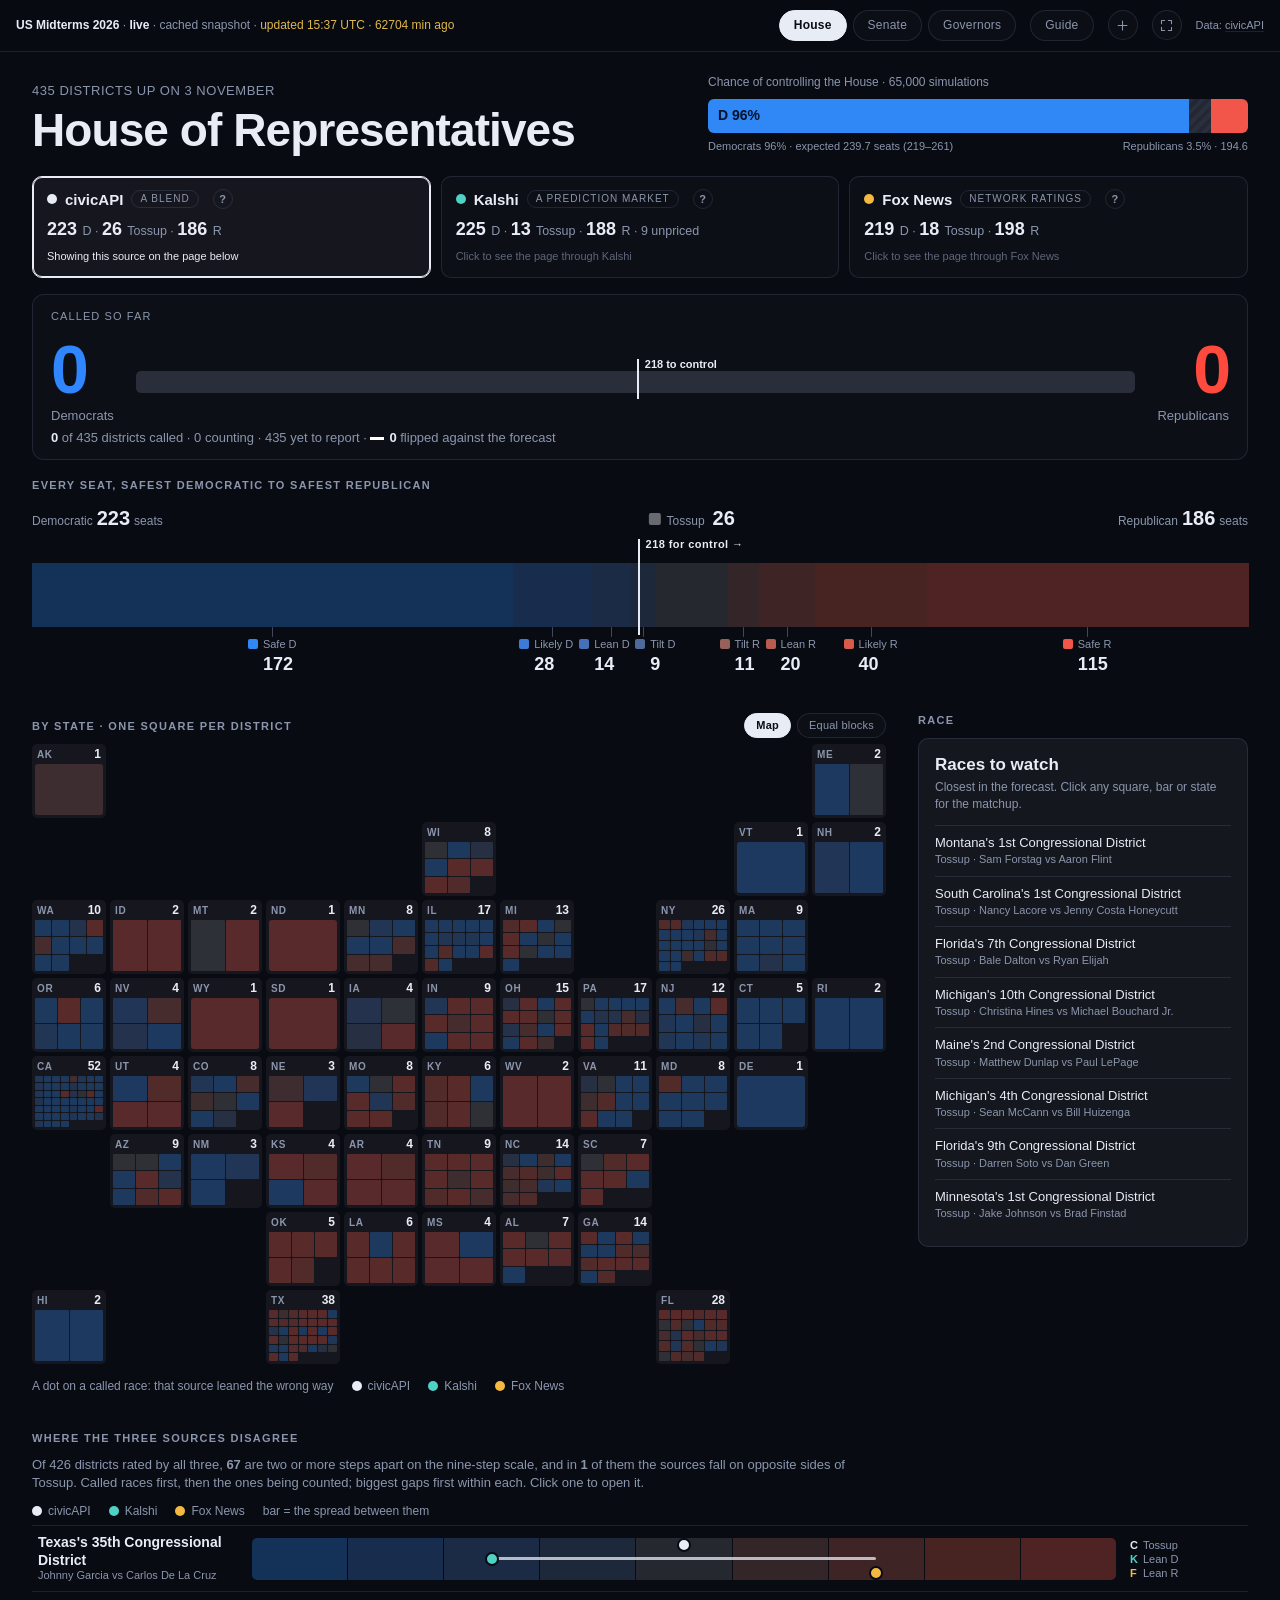
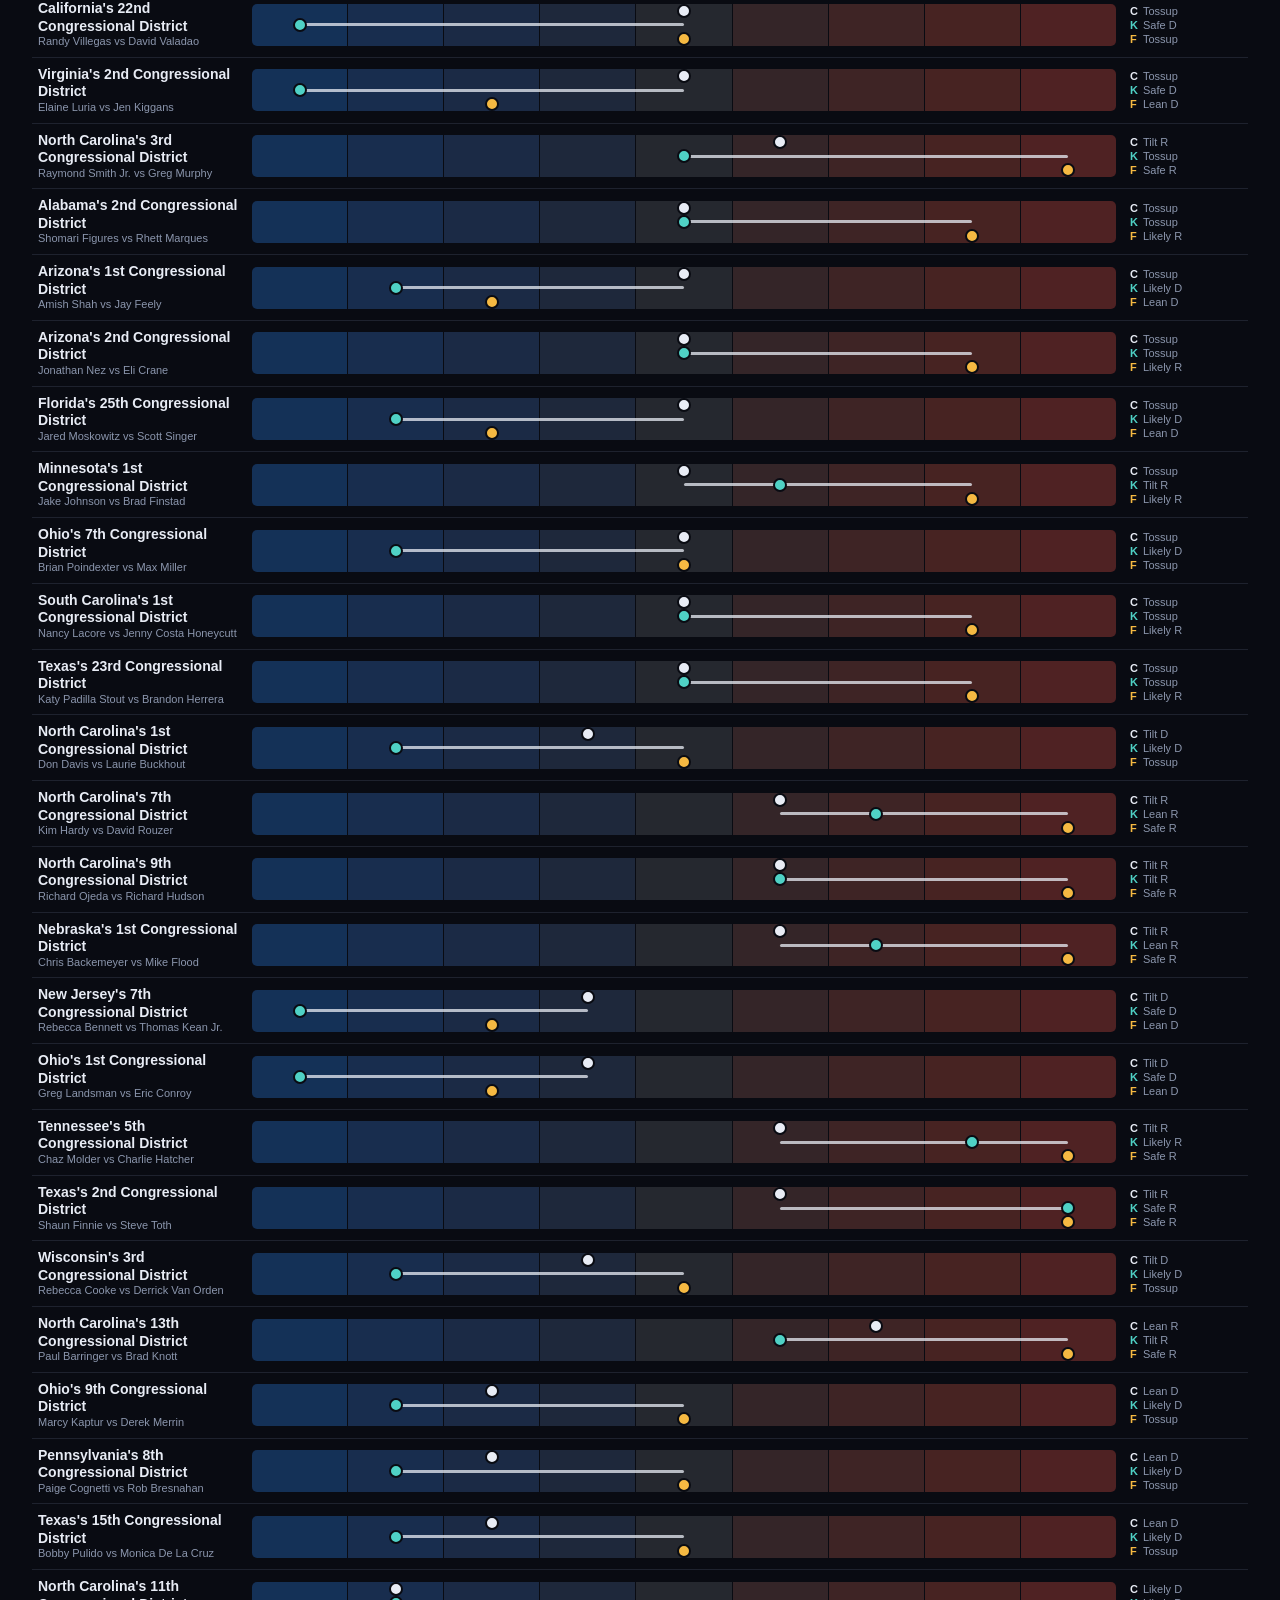
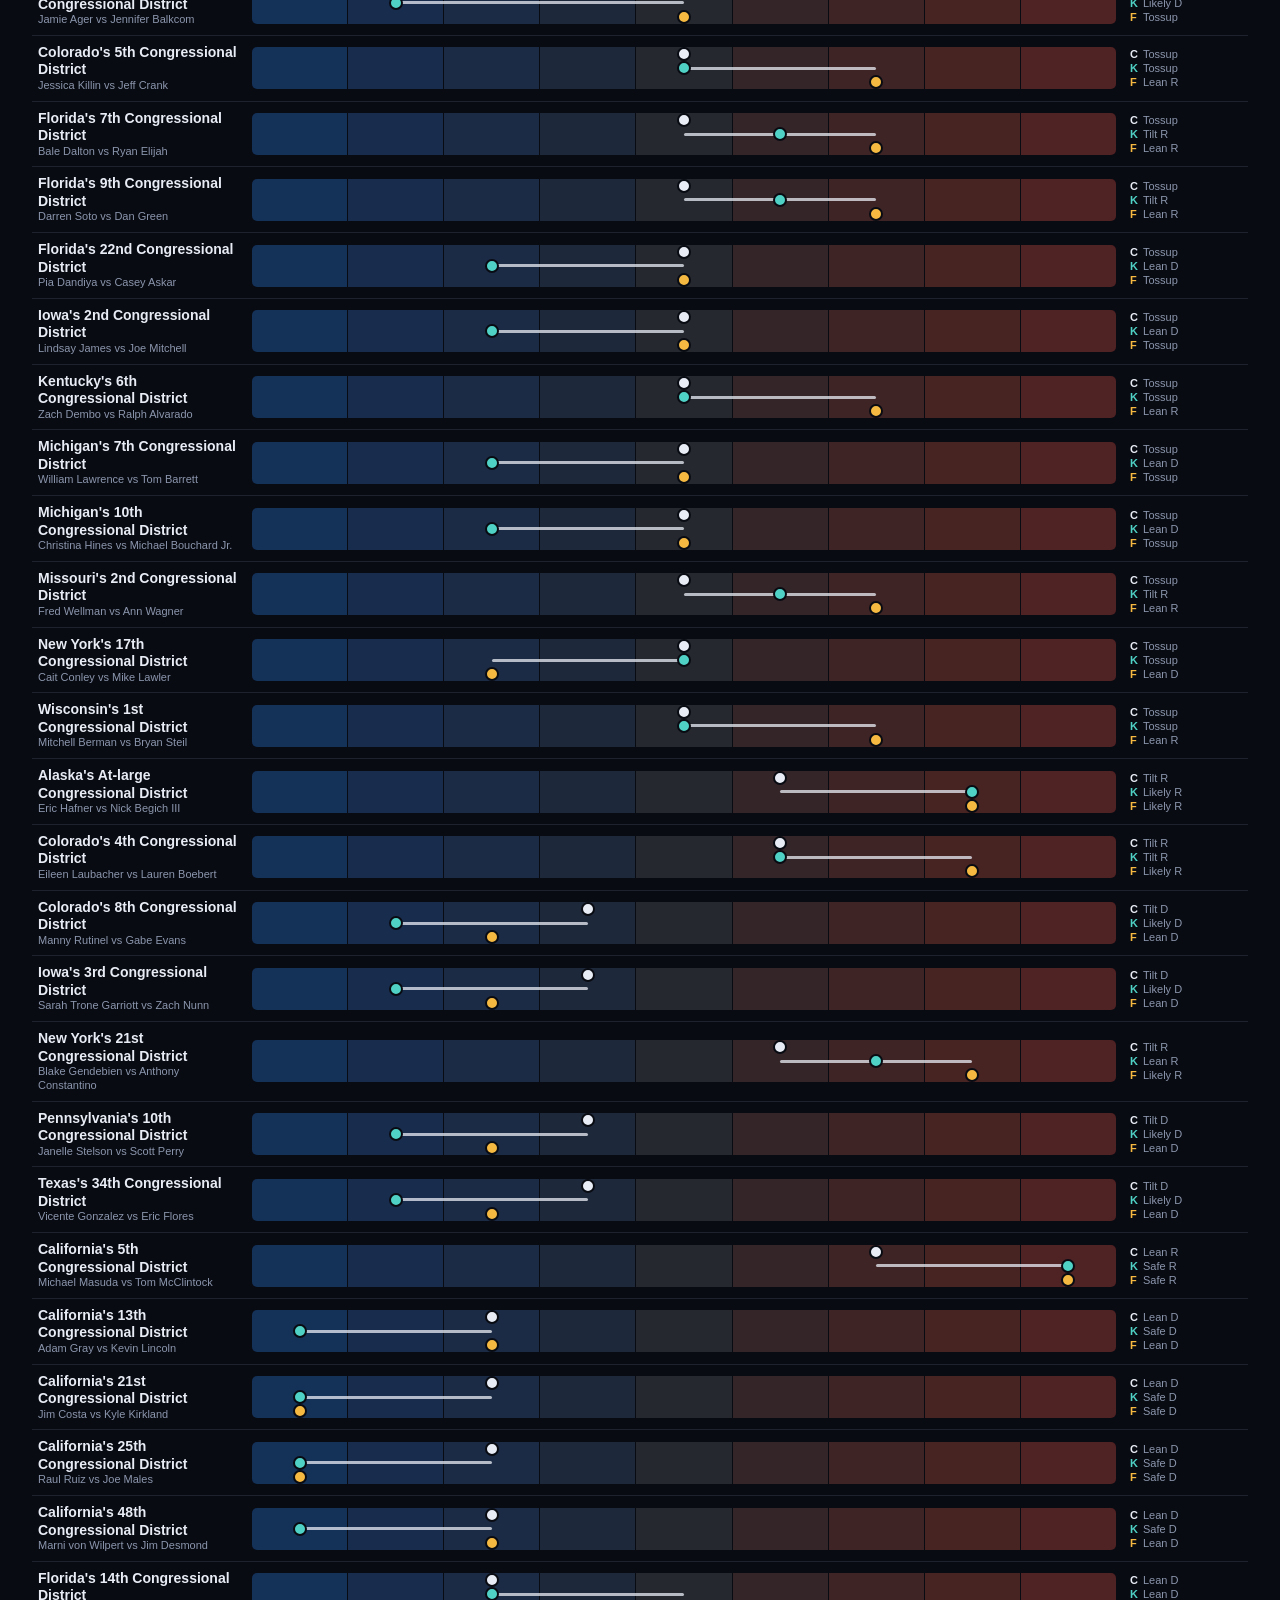
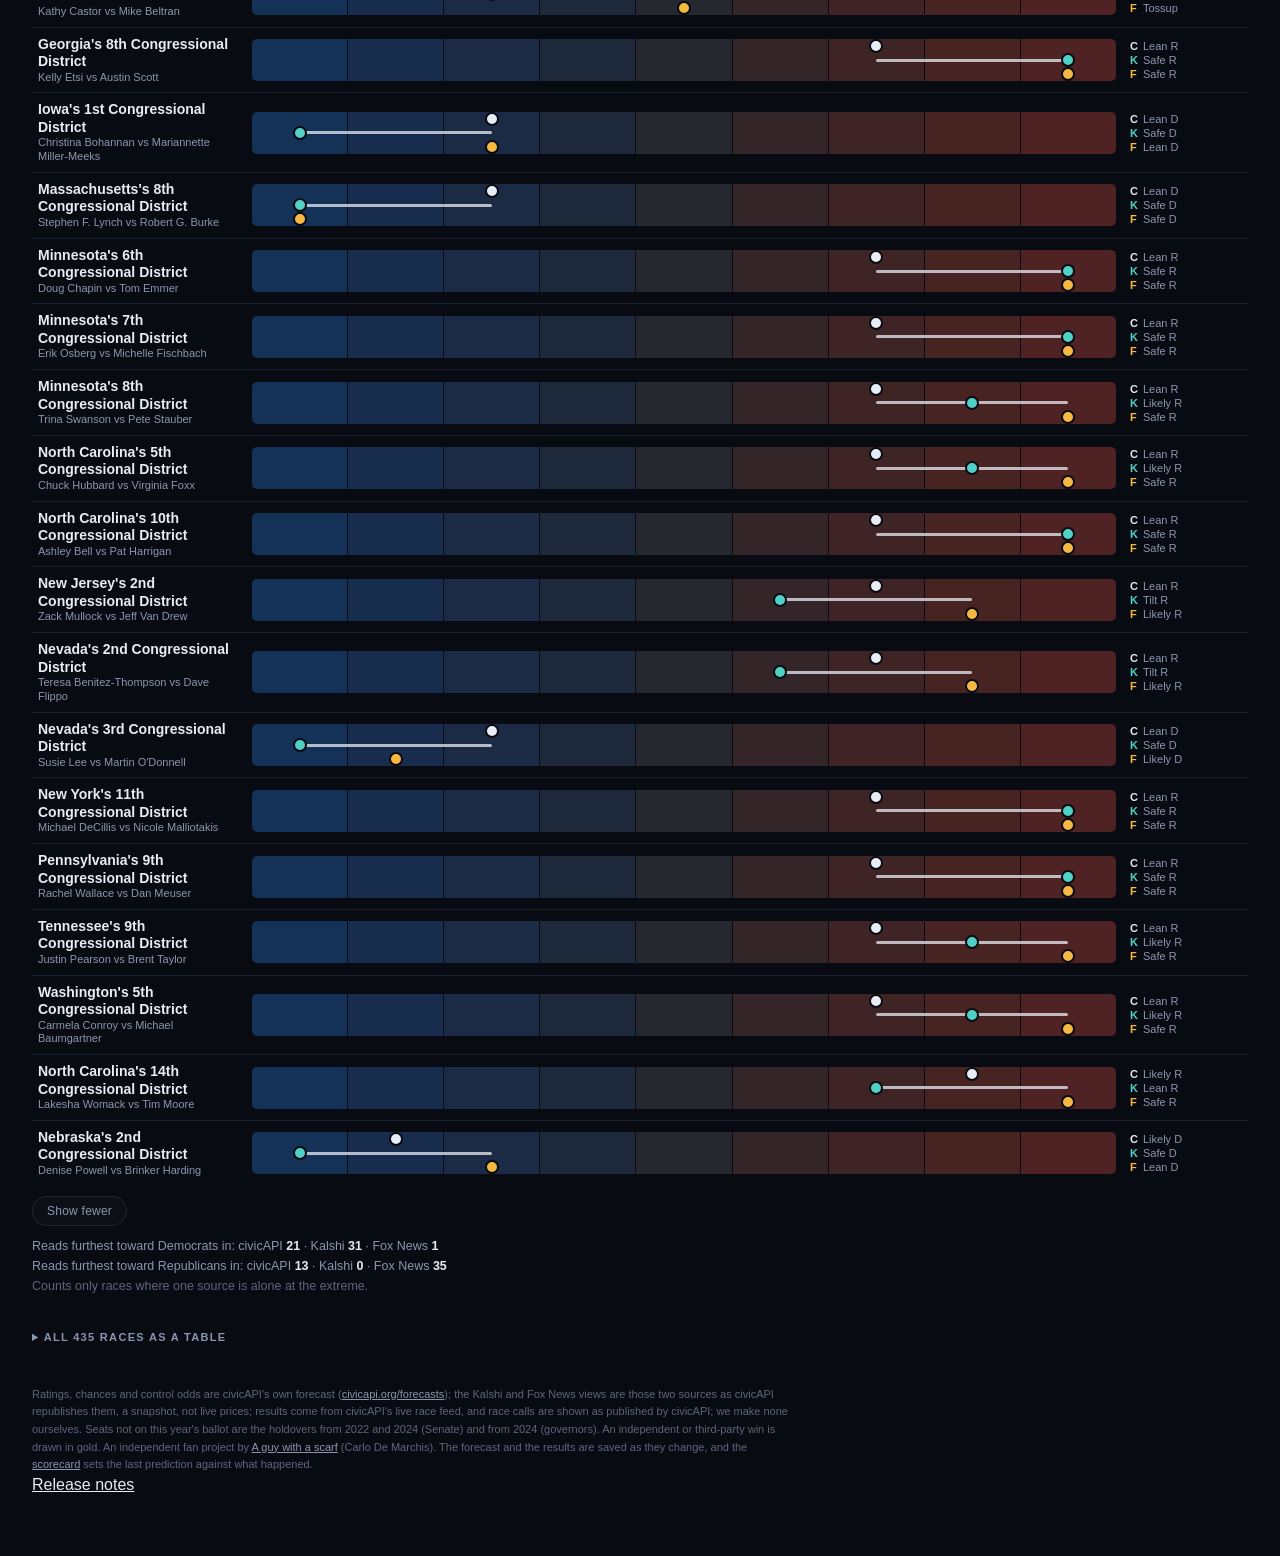
==== commit 1617c2ad: "Disagreement list: show every race from the start Co-Authored-By: Claude Sonnet 5.5 <noreply@anthrop" ====
--- a/index.html
+++ b/index.html
@@ -235,6 +235,14 @@
 .watch{display:block;width:100%;text-align:left;background:none;border:0;border-top:1px solid var(--line);padding:8px 0;cursor:pointer;font-size:13px;color:var(--ink)}
 .watch small{display:block;color:var(--dim);font-size:11px}
 .watch:hover{background:var(--pan2)}
+.watch.st-called{background:var(--calD);color:#fff;padding:8px 10px;margin-top:3px;border-radius:4px;border-top:0}
+.watch.st-called.cR{background:var(--calR)}
+.watch.st-called.cO{background:var(--calO);color:#1a1405}
+.watch.st-called small{color:rgba(255,255,255,.88)}
+.watch.st-called.cO small{color:rgba(26,20,5,.8)}
+.watch.st-called:hover{filter:brightness(1.1);background:var(--calD)}
+.watch.st-called.cR:hover{background:var(--calR)}
+.watch.st-called.cO:hover{background:var(--calO)}
 .rptg{font-size:12px;color:var(--dim);margin-top:6px}
 
 /* ---- table ---- */
@@ -293,13 +301,24 @@
 .dscale i.cell{flex:1 1 0;background:var(--c);opacity:.3}
 .dscale .span{position:absolute;top:50%;height:3px;margin-top:-1.5px;background:rgba(232,236,245,.75);border-radius:2px}
 .dscale .mk{position:absolute;width:14px;height:14px;border-radius:50%;transform:translateX(-50%);background:var(--sc);border:2px solid var(--bg)}
-.drow.st-called{box-shadow:inset 3px 0 0 var(--calD)}
-.drow.st-called.cR{box-shadow:inset 3px 0 0 var(--calR)}
-.drow.st-called.cO{box-shadow:inset 3px 0 0 var(--calO)}
-.drow .dres{display:flex;align-items:center;gap:5px;font-weight:700;color:var(--ink);margin-top:2px}
-.drow .dres i{width:8px;height:8px;border-radius:2px;background:var(--calO)}
-.drow .dres.cD i{background:var(--calD)} .drow .dres.cR i{background:var(--calR)}
 .drow .dres.cnt{font-weight:300;color:var(--dim);animation:pulse 1.5s ease-in-out infinite}
+.drow .dres{display:block;font-weight:300;color:var(--ink);margin-top:3px}
+.drow .dres b{display:block;font-weight:700;letter-spacing:.14em;text-transform:uppercase;font-size:11px}
+/* a called race: the name cell becomes a solid block in the winner's colour, and the winner's half of the scale lights up */
+.drow.st-called{padding-left:0}
+.drow.st-called .dn{align-self:stretch;margin:-8px 0;padding:9px 14px;background:var(--calD);color:#fff;display:flex;flex-direction:column;justify-content:center}
+.drow.st-called.cR .dn{background:var(--calR)}
+.drow.st-called.cO .dn{background:var(--calO);color:#1a1405}
+.drow.st-called .dn small{color:rgba(255,255,255,.85)}
+.drow.st-called.cO .dn small{color:rgba(26,20,5,.8)}
+.drow.st-called .dres,.drow.st-called .dres b{color:#fff}
+.drow.st-called.cO .dres,.drow.st-called.cO .dres b{color:#1a1405}
+.drow.st-called .dres{font-size:12px}
+.dscale.wD .cell:nth-child(-n+4),.dscale.wR .cell:nth-child(n+6){opacity:.85}
+.dscale.wD .cell:nth-child(n+6),.dscale.wR .cell:nth-child(-n+4){opacity:.14}
+/* a source that leaned the wrong way: its dot is ringed in white with a dark gap, and bigger */
+.mk.wrong{box-shadow:0 0 0 2px #090b12,0 0 0 4px #fff;z-index:2}
+.dlab em.n{font-size:13px}
 .dlab em{font-style:normal;font-weight:700;margin-left:4px}
 .dlab em.y{color:#43c07a} .dlab em.n{color:#e0554a} .dlab em.z{color:var(--faint)}
 @media (prefers-reduced-motion:reduce){.drow .dres.cnt{animation:none}}
@@ -432,7 +451,7 @@
 const REPLAY = Q.has('replay');
 let LIVE = DEMO !== null || REHEARSAL || REPLAY || Date.now() >= LIVE_FROM;   // flips by itself when election day arrives, see boot
 
-const S = {ch:'house', view:'map', key:null, source:'civicapi', help:{}, diffAll:false, fc:{}, civ:{}, alt:{}, res:{}, names:{}, seats:{}, src:{fc:'', res:''}, updated:{}, notes:{}, test:{}};
+const S = {ch:'house', view:'map', key:null, source:'civicapi', help:{}, diffAll:true, fc:{}, civ:{}, alt:{}, res:{}, names:{}, seats:{}, src:{fc:'', res:''}, updated:{}, notes:{}, test:{}};
 
 /* Two things civicAPI has done that the page must not pass on (found 2026-10-28):
    - a forecast that cannot be right (the 27 Oct Senate one: seat totals added up to 135 in a chamber
@@ -893,7 +912,10 @@
     const gap = x => x.f.democrat_pct == null ? Math.abs(x.rank - 4) * 30 : Math.abs(x.f.democrat_pct - x.f.republican_pct);
     const watch = M.seats.filter(x => x.rank < 9).sort((a, b) => gap(a) - gap(b) || a.code.localeCompare(b.code)).slice(0, 8);
     el.innerHTML = `<h3>Races to watch</h3><div class="sub">Closest in the forecast. Click any square, bar or state for the matchup.</div>` +
-      watch.map(w => `<button class="watch" data-key="${w.key}">${esc(seatName(ch, w))}<small>${LABELS[w.rank]} · ${esc(w.f.democratic || '?')} vs ${esc(w.f.republican || '?')}</small></button>`).join('');
+      watch.map(w => {
+        const rs = LIVE ? result(ch, w.key) : null, called = rs && rs.st === 'called';
+        return `<button class="watch${called ? ' st-called c' + rs.party : ''}" data-key="${w.key}">${esc(seatName(ch, w))}<small>${called ? `Called · ${esc(rs.win.name)} ✓ · forecast ${LABELS[w.rank]}` : `${LABELS[w.rank]} · ${esc(w.f.democratic || '?')} vs ${esc(w.f.republican || '?')}`}</small></button>`;
+      }).join('');
     return;
   }
   const f = s.f, r = result(ch, s.key);
@@ -988,13 +1010,13 @@
   const what = ch === 'house' ? 'districts' : 'races';
   const row = r => {
     const f = civ.states[r.code], key = r.code.toLowerCase(), rs = LIVE ? result(ch, key) : null, called = rs && rs.st === 'called';
-    const res = !rs ? '' : called ? `<small class="dres c${rs.party}"><i></i>Called: ${esc(rs.win.name)} · ${rs.party}</small>` : rs.st === 'cnt' ? `<small class="dres cnt">Counting · ${rs.rep}% reporting</small>` : '';
+    const res = !rs ? '' : called ? `<small class="dres"><b>${rs.party === 'D' ? 'Democrat' : rs.party === 'R' ? 'Republican' : 'Other'}</b> ${esc(rs.win.name)} ✓</small>` : rs.st === 'cnt' ? `<small class="dres cnt">Counting · ${rs.rep}% reporting</small>` : '';
     // against the result: did this source lean to the winner (✓), the loser (✗), or make no call (–)
     const mk = v => { if (!called) return ''; const l = leanOf(v); return l ? (l === rs.party ? '<em class="y">✓</em>' : '<em class="n">✗</em>') : '<em class="z">–</em>'; };
     return `<button class="drow${called ? ' st-called c' + rs.party : ''}" data-key="${key}" aria-label="${esc(seatName(ch, {key, code: r.code}))}: ${ids.map((id, i) => SRC[id].name + ' ' + LABELS[r.rk[i]]).join(', ')}${called ? '. Called for ' + esc(rs.win.name) : ''}">
       <span class="dn">${esc(seatName(ch, {key, code: r.code}))}<small>${esc(f.democratic || '?')} vs ${esc(f.republican || '?')}</small>${res}</span>
-      <span class="dscale">${RATINGS.map((_, k) => `<i class="cell r${k}"></i>`).join('')}<i class="span" style="left:${(r.mn + .5) / 9 * 100}%;width:${(r.mx - r.mn) / 9 * 100}%"></i>${
-        r.rk.map((v, i) => `<i class="mk sc-${ids[i]}" style="left:${(v + .5) / 9 * 100}%;top:${i * 14}px" title="${SRC[ids[i]].name}: ${LABELS[v]}"></i>`).join('')}</span>
+      <span class="dscale${called && rs.party !== 'O' ? ' w' + rs.party : ''}">${RATINGS.map((_, k) => `<i class="cell r${k}"></i>`).join('')}<i class="span" style="left:${(r.mn + .5) / 9 * 100}%;width:${(r.mx - r.mn) / 9 * 100}%"></i>${
+        r.rk.map((v, i) => { const l = leanOf(v), wrong = called && l && l !== rs.party; return `<i class="mk sc-${ids[i]}${wrong ? ' wrong' : ''}" style="left:${(v + .5) / 9 * 100}%;top:${i * 14}px" title="${SRC[ids[i]].name}: ${LABELS[v]}${wrong ? ' (wrong)' : called && l ? ' (right)' : ''}"></i>`; }).join('')}</span>
       <span class="dlab">${r.rk.map((v, i) => `<div class="sc-${ids[i]}"><b>${SRC[ids[i]].letter}</b>${LABELS[v]}${mk(v)}</div>`).join('')}</span></button>`;
   };
   el.innerHTML = `<h2>Where the three sources disagree</h2>
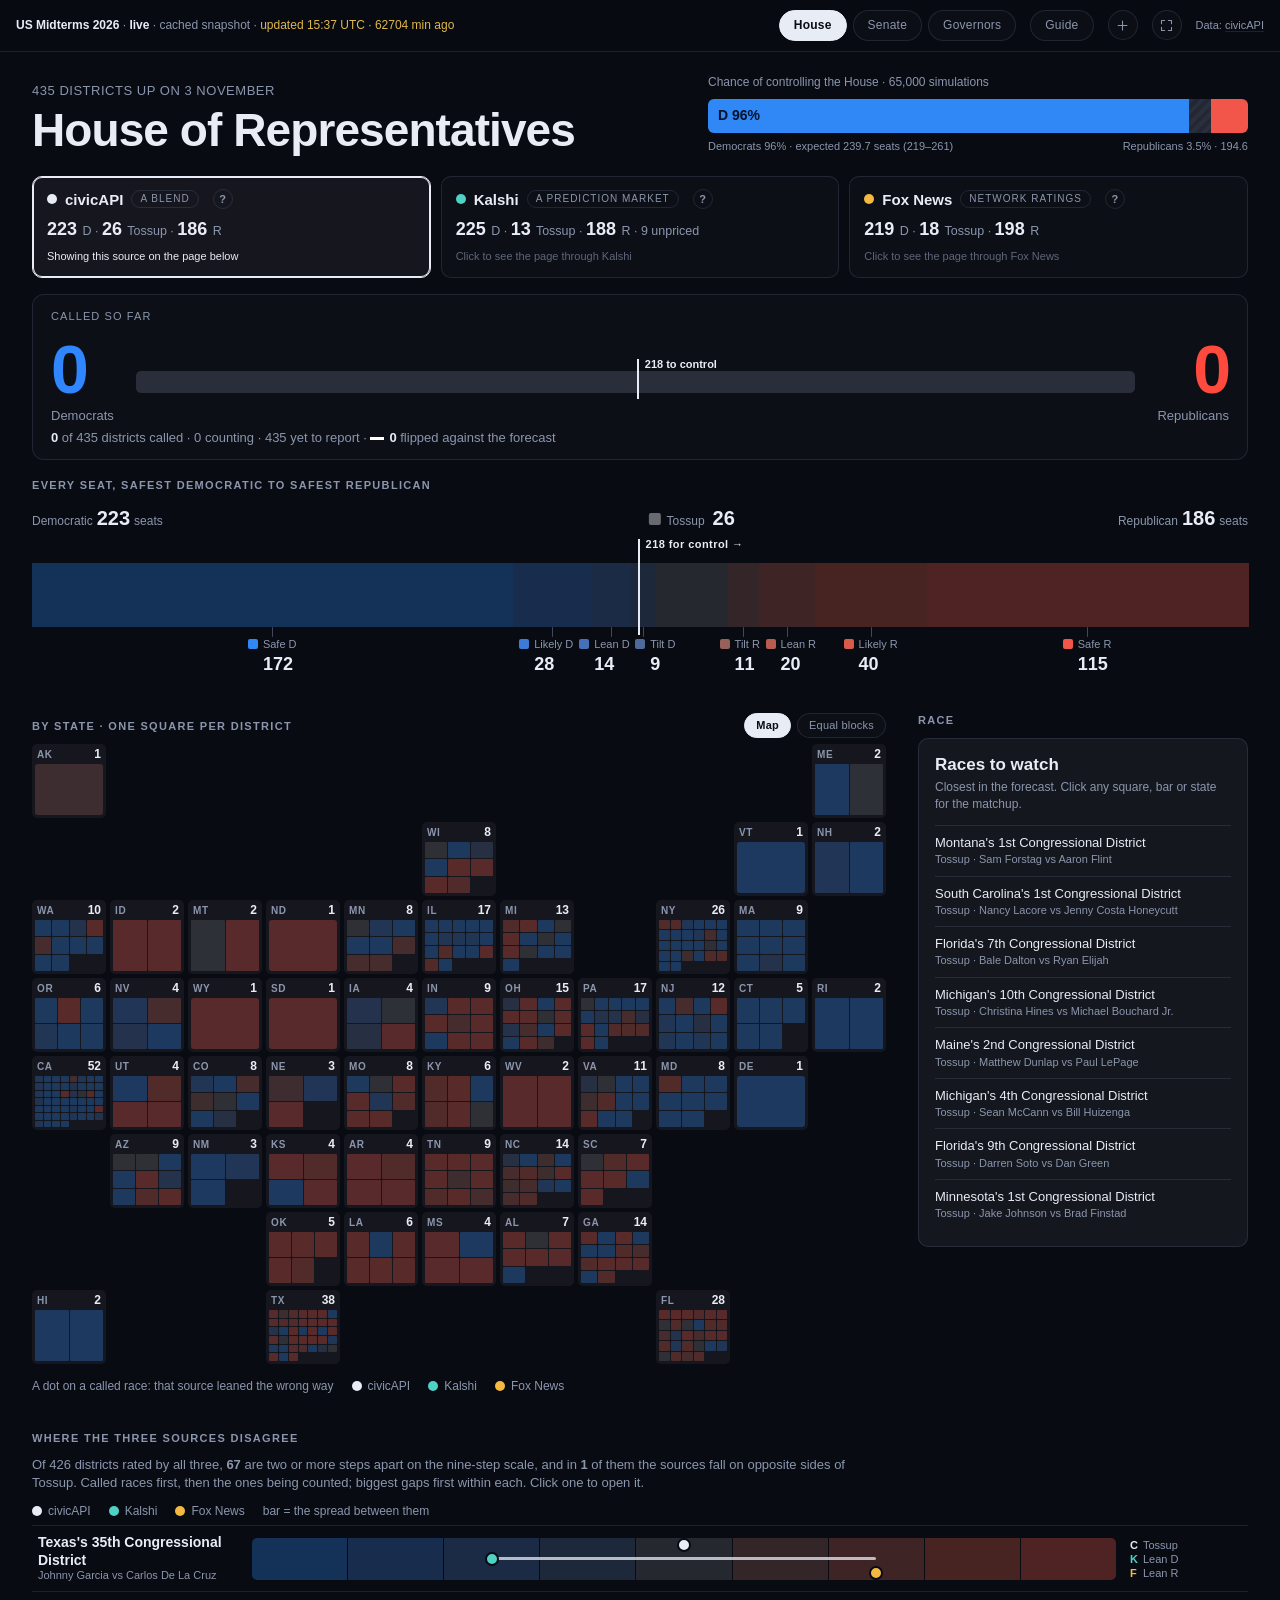
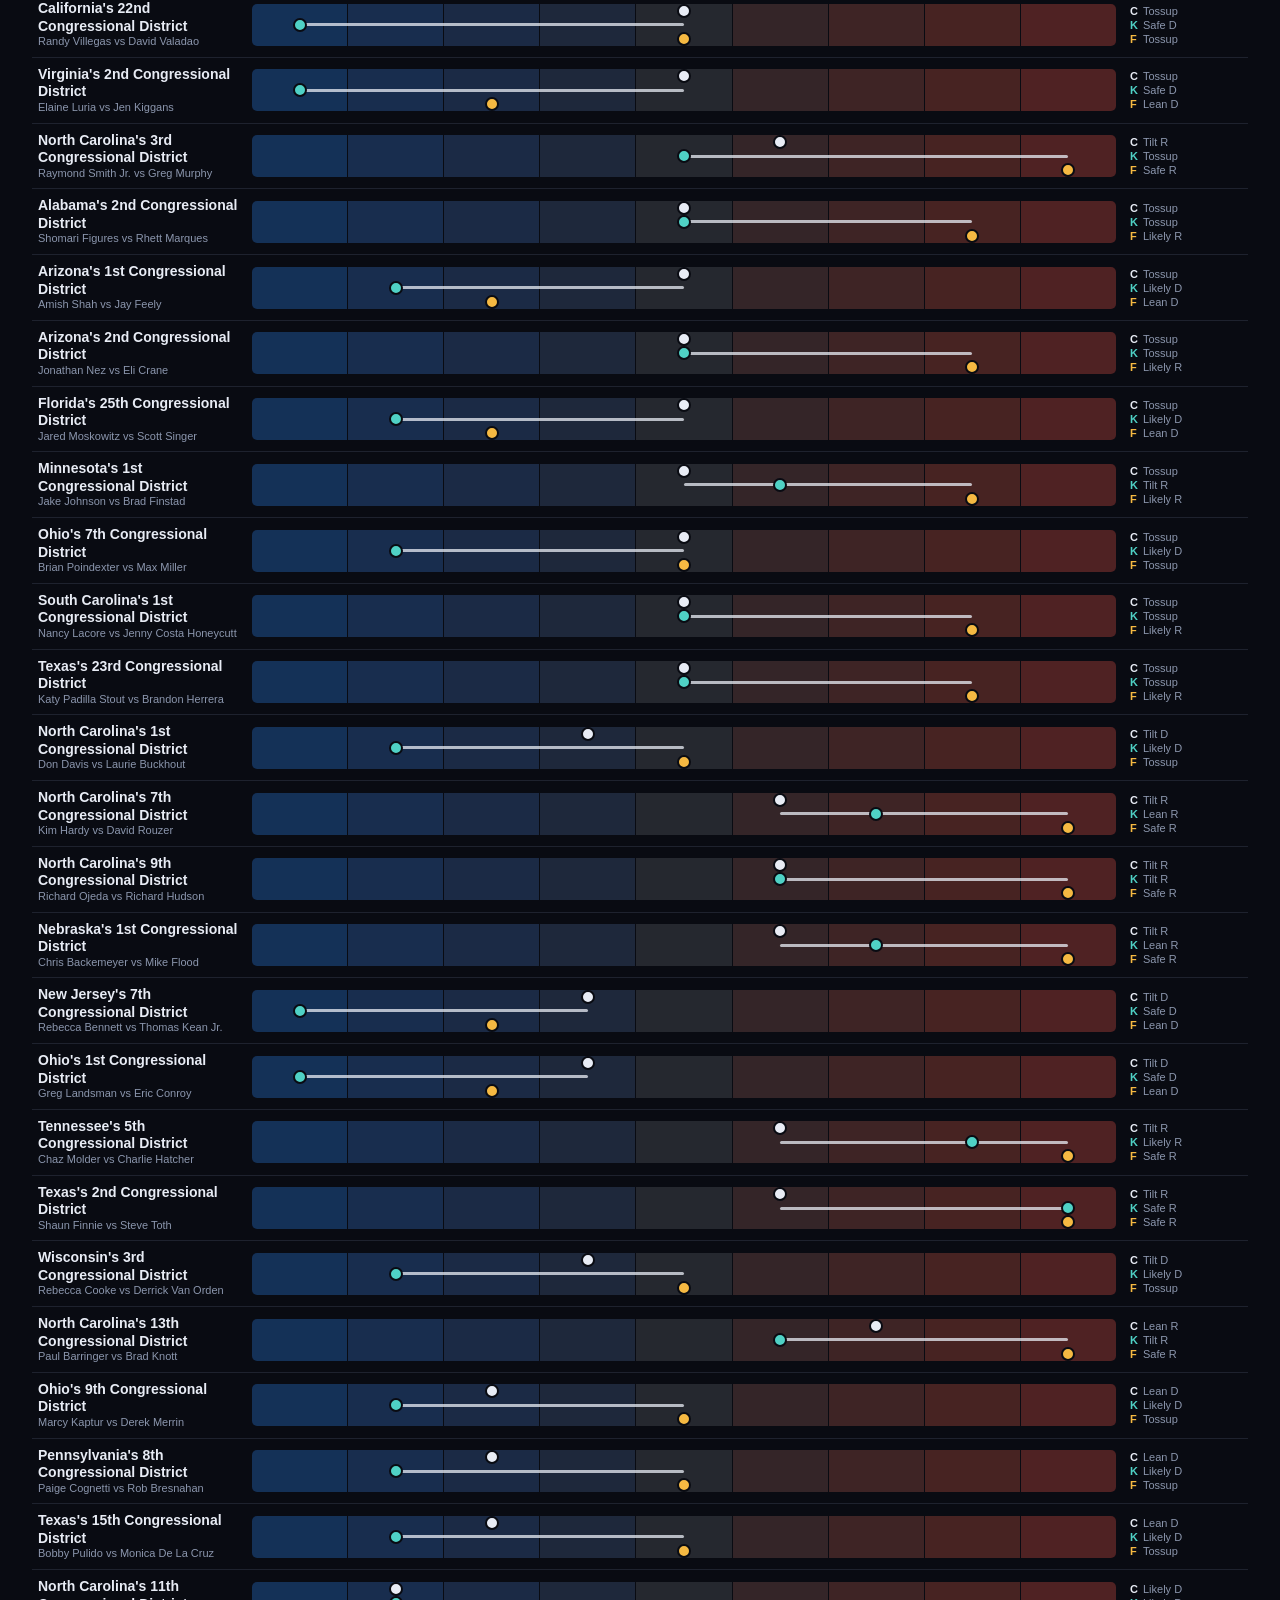
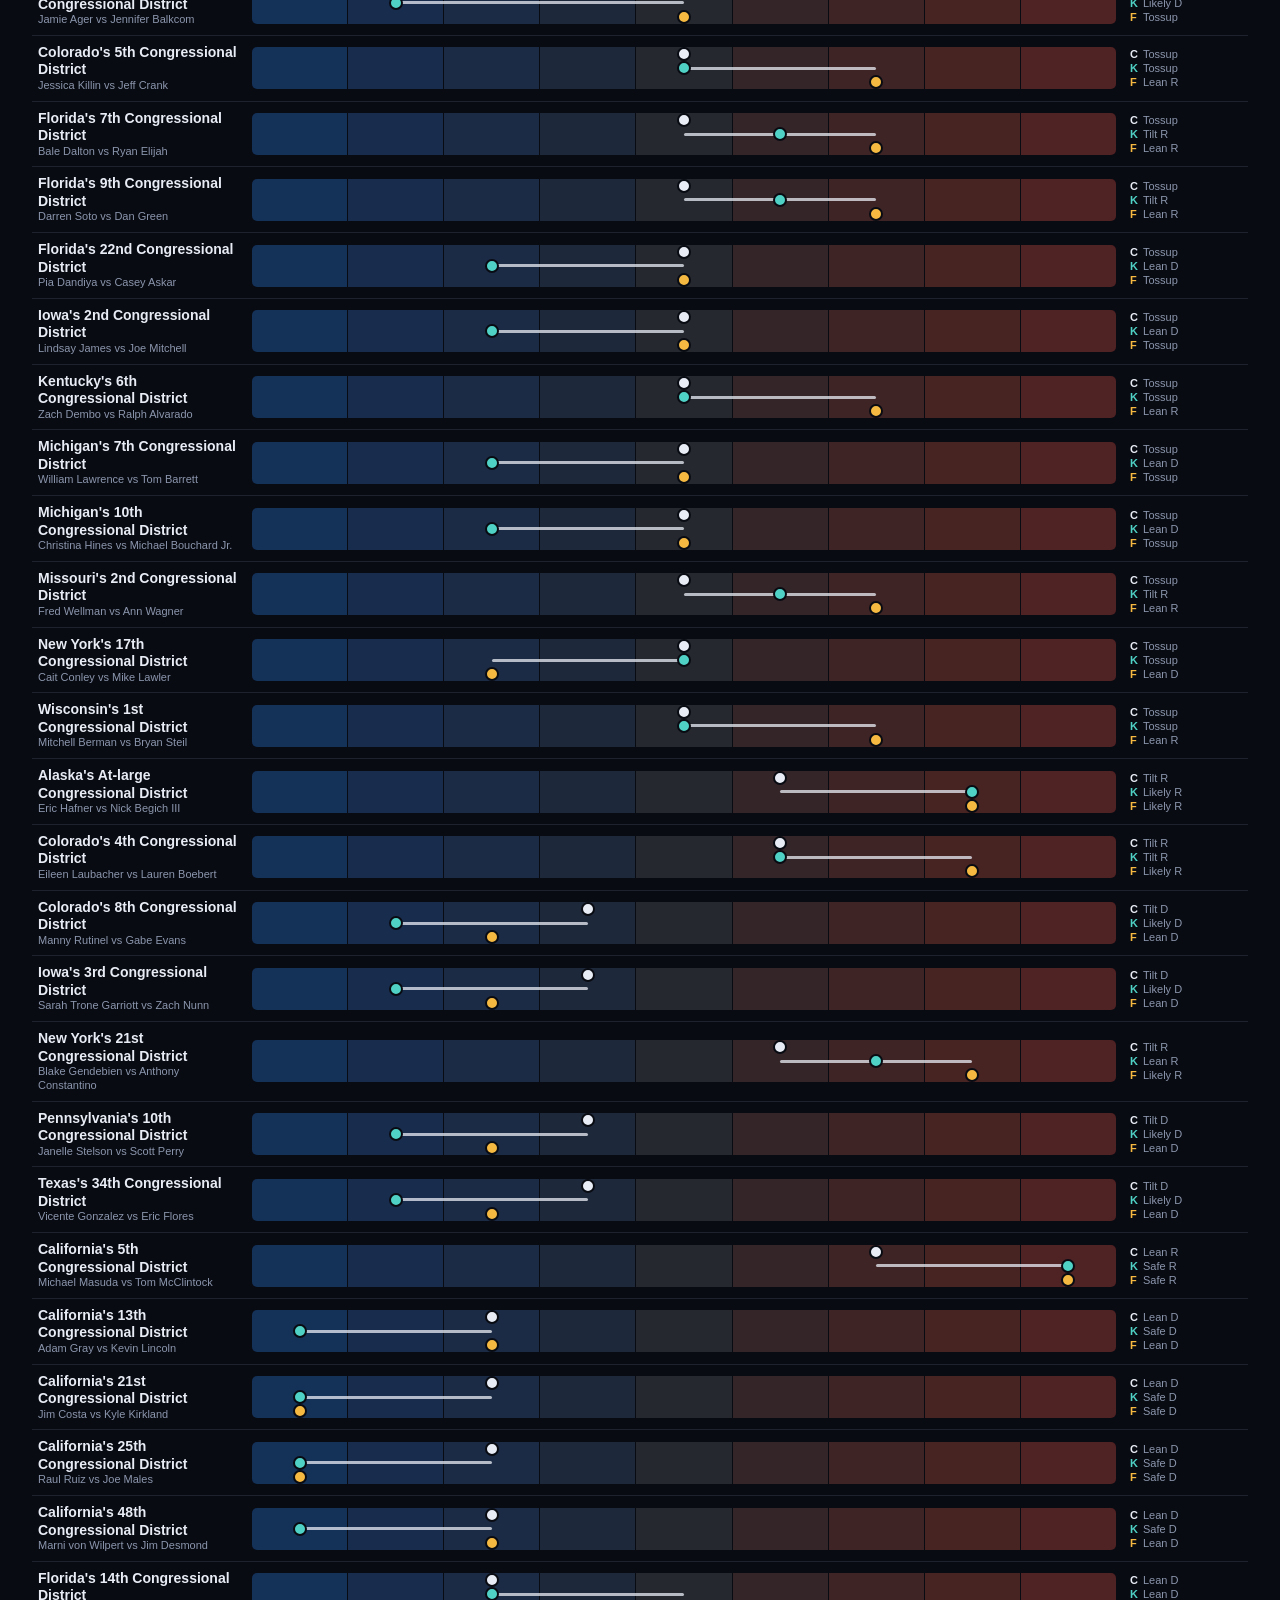
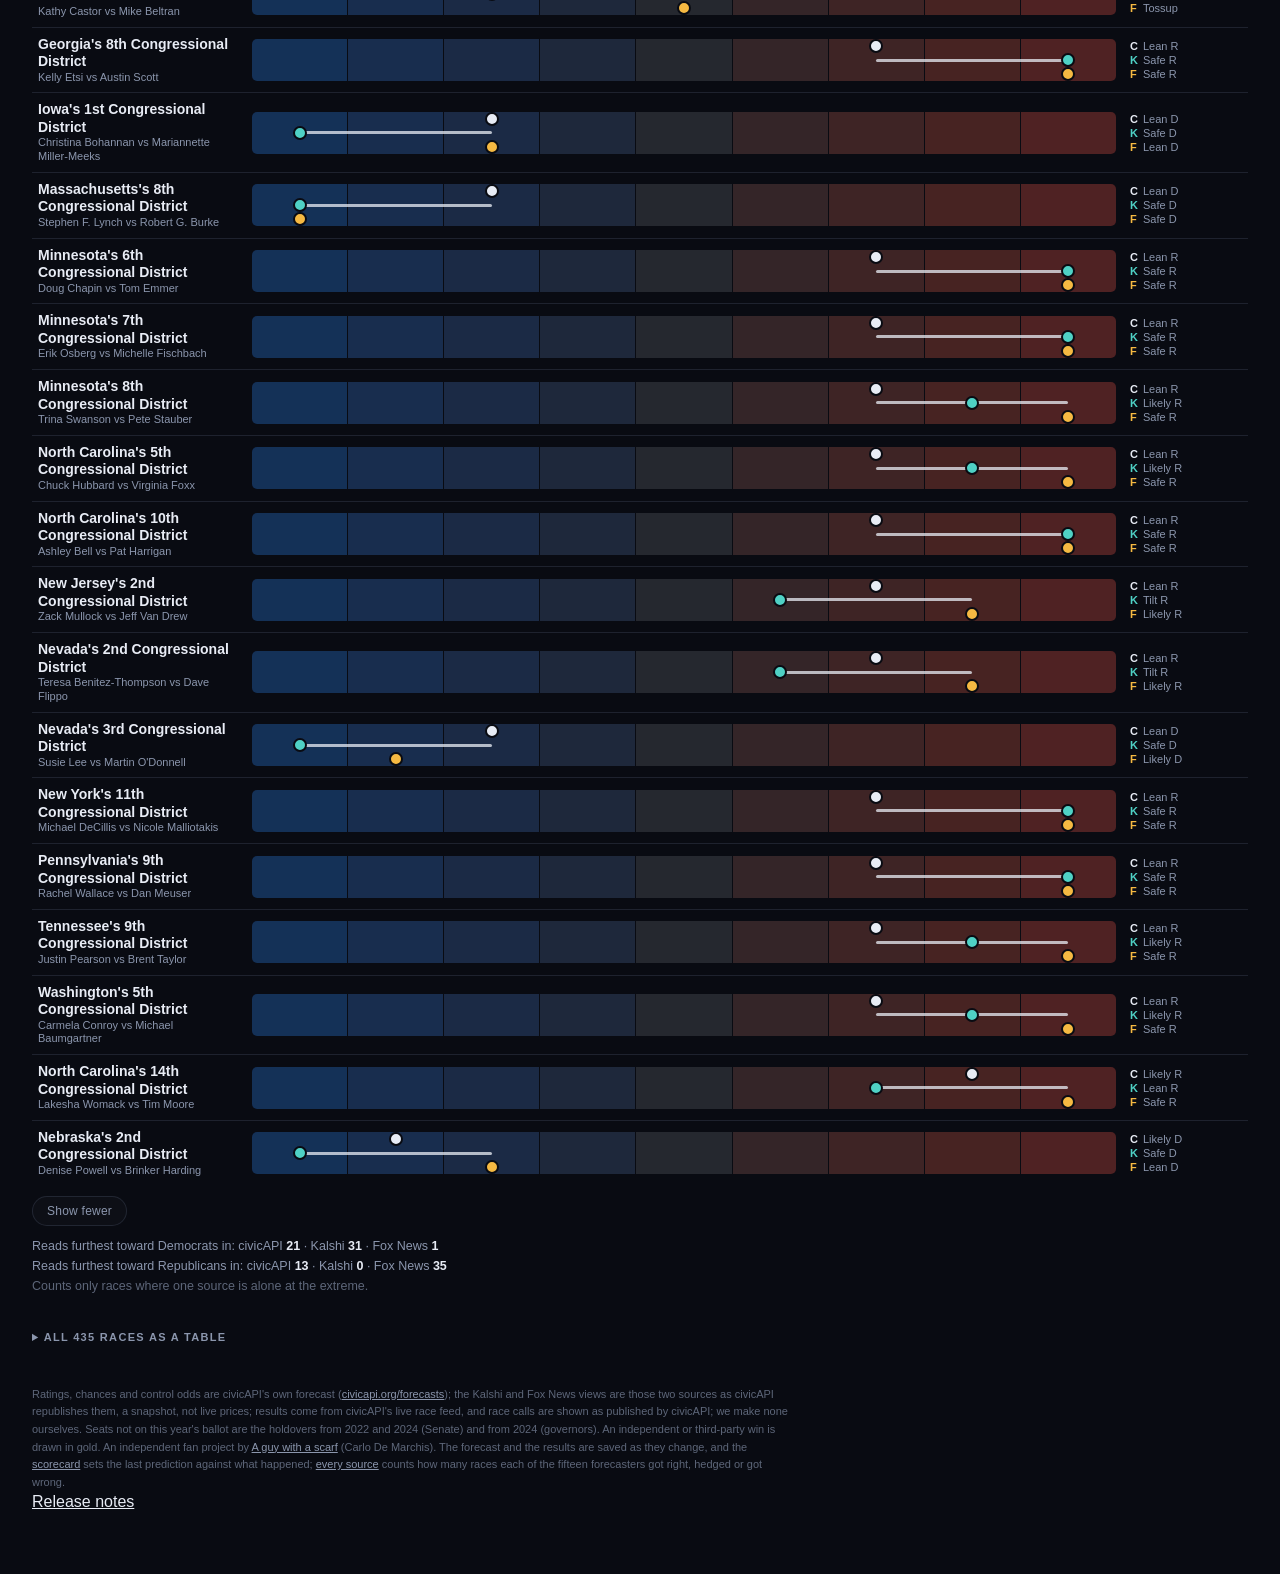
==== commit e2e2fb54: "Every source page: all civicAPI forecasters scored right / so-so / wrong, with the frozen pre-electi" ====
--- a/index.html
+++ b/index.html
@@ -411,7 +411,7 @@
     the Kalshi and Fox News views are those two sources as civicAPI republishes them, a snapshot, not live prices;
     results come from civicAPI's live race feed, and race calls are shown as published by civicAPI; we make none ourselves. Seats not on this year's ballot are the
     holdovers from 2022 and 2024 (Senate) and from 2024 (governors). An independent or third-party
-    win is drawn in gold. An independent fan project by <a href="https://dataviz.aguywithascarf.com/">A guy with a scarf</a> (Carlo De Marchis). The forecast and the results are saved as they change, and the <a href="scorecard/">scorecard</a> sets the last prediction against what happened.
+    win is drawn in gold. An independent fan project by <a href="https://dataviz.aguywithascarf.com/">A guy with a scarf</a> (Carlo De Marchis). The forecast and the results are saved as they change, and the <a href="scorecard/">scorecard</a> sets the last prediction against what happened; <a href="sources/">every source</a> counts how many races each of the fifteen forecasters got right, hedged or got wrong.
   </p>
   <p class="agwas-rel"><a href="https://dataviz.aguywithascarf.com/releases/#midterms">Release notes</a> <a class="agwas-ver" data-agwas-ver="midterms" href="https://dataviz.aguywithascarf.com/releases/#midterms"></a></p>
 </main>
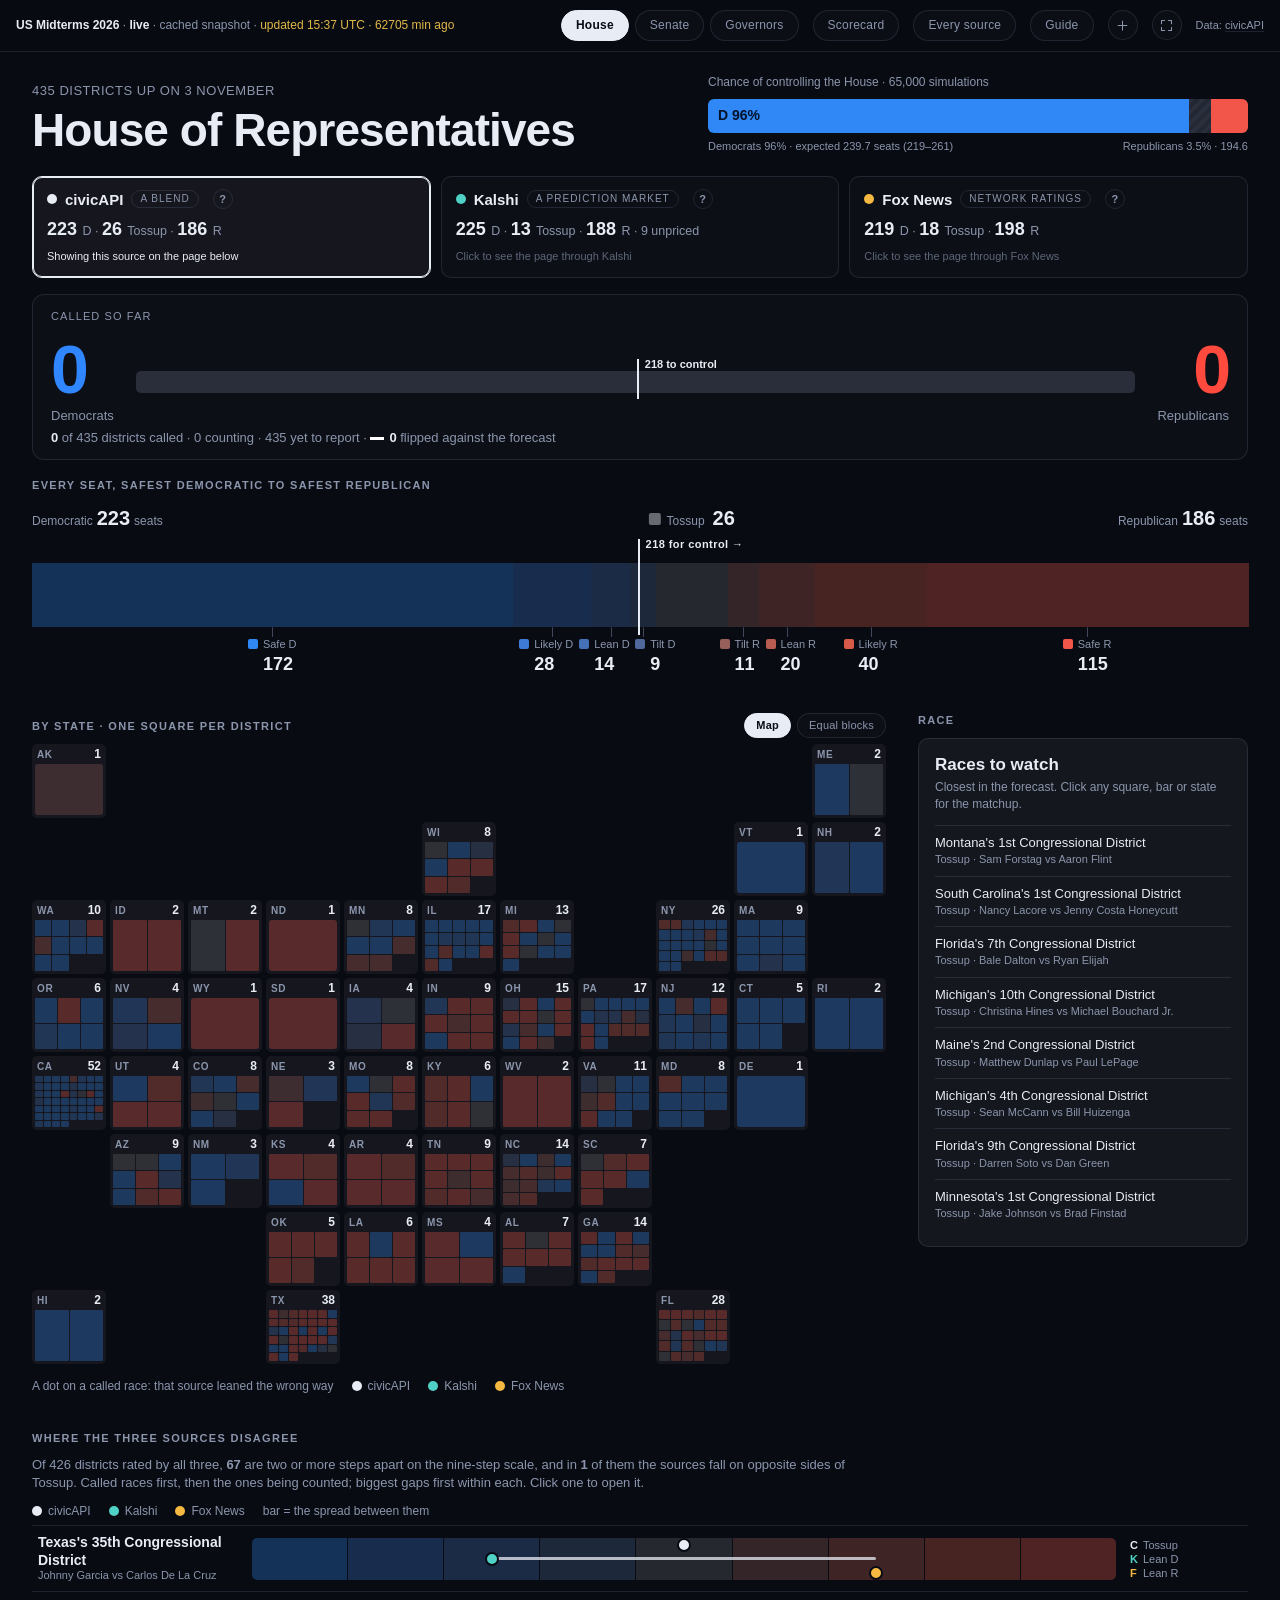
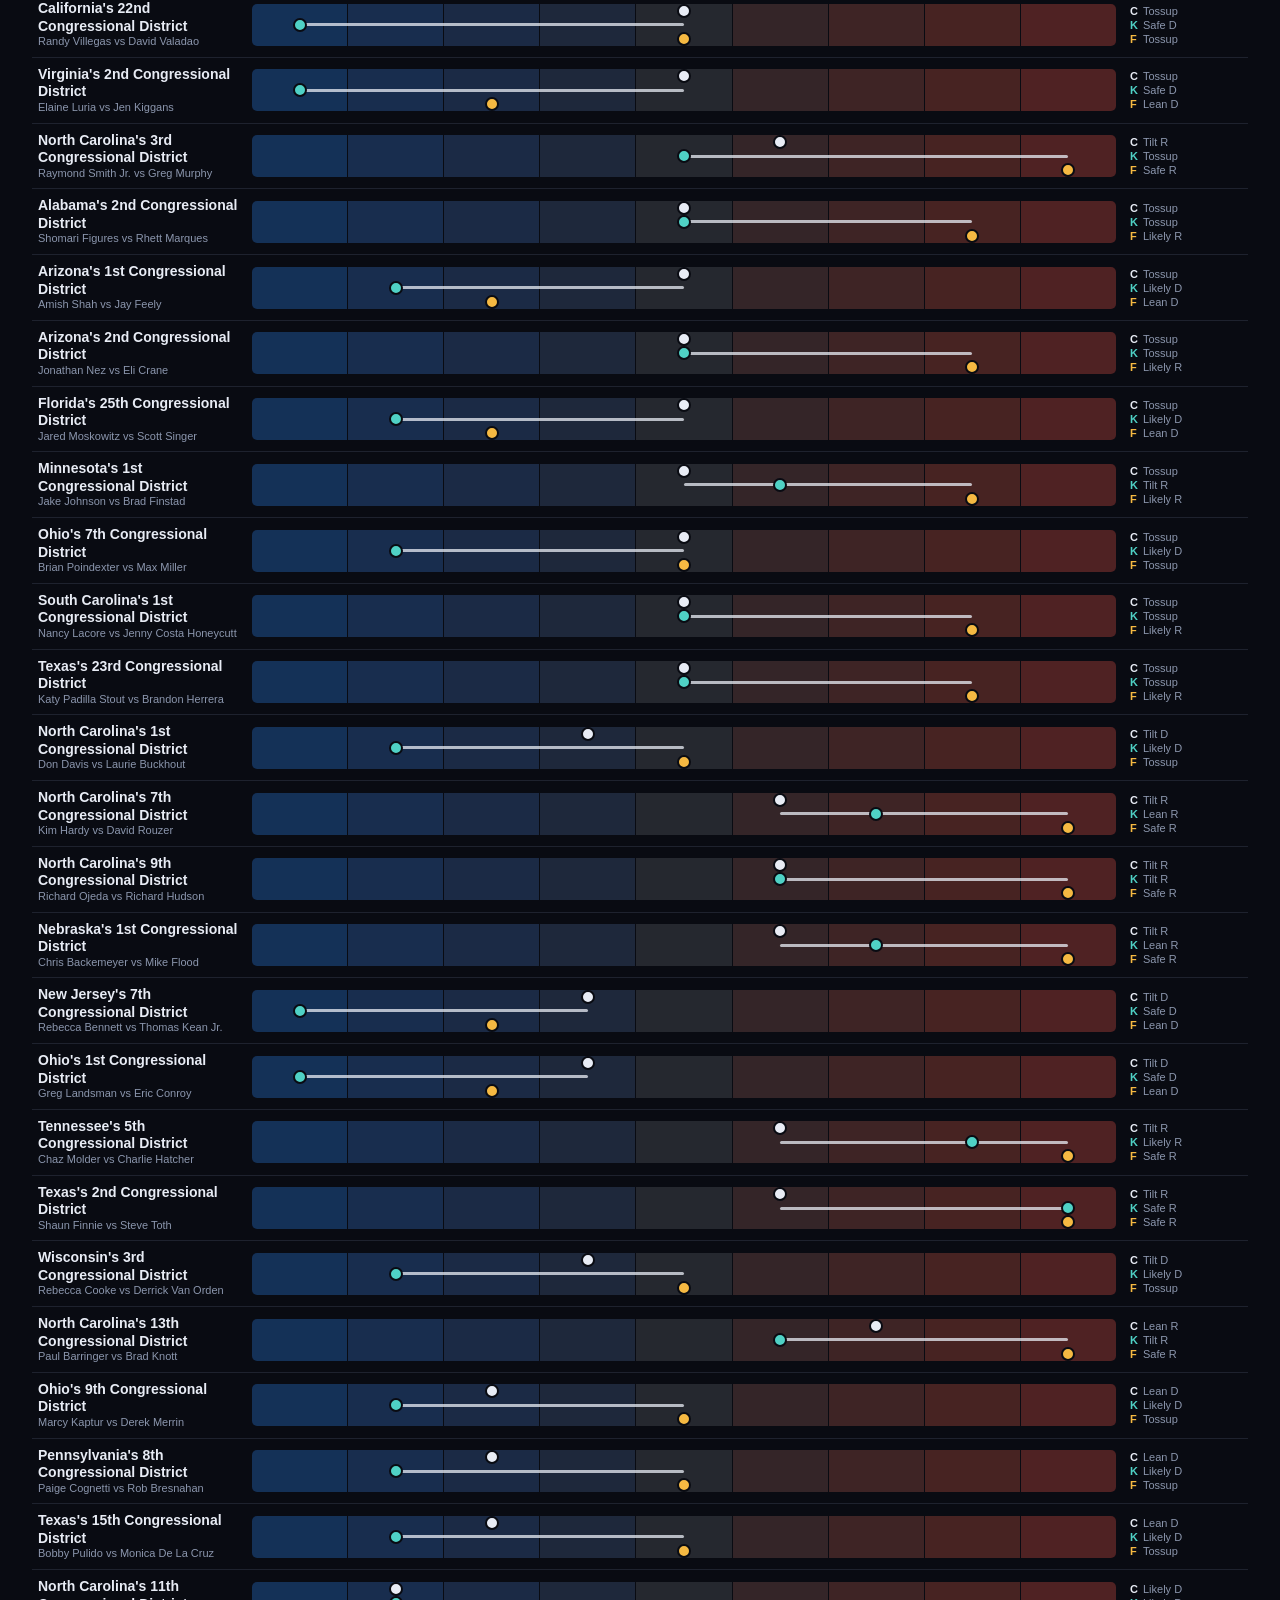
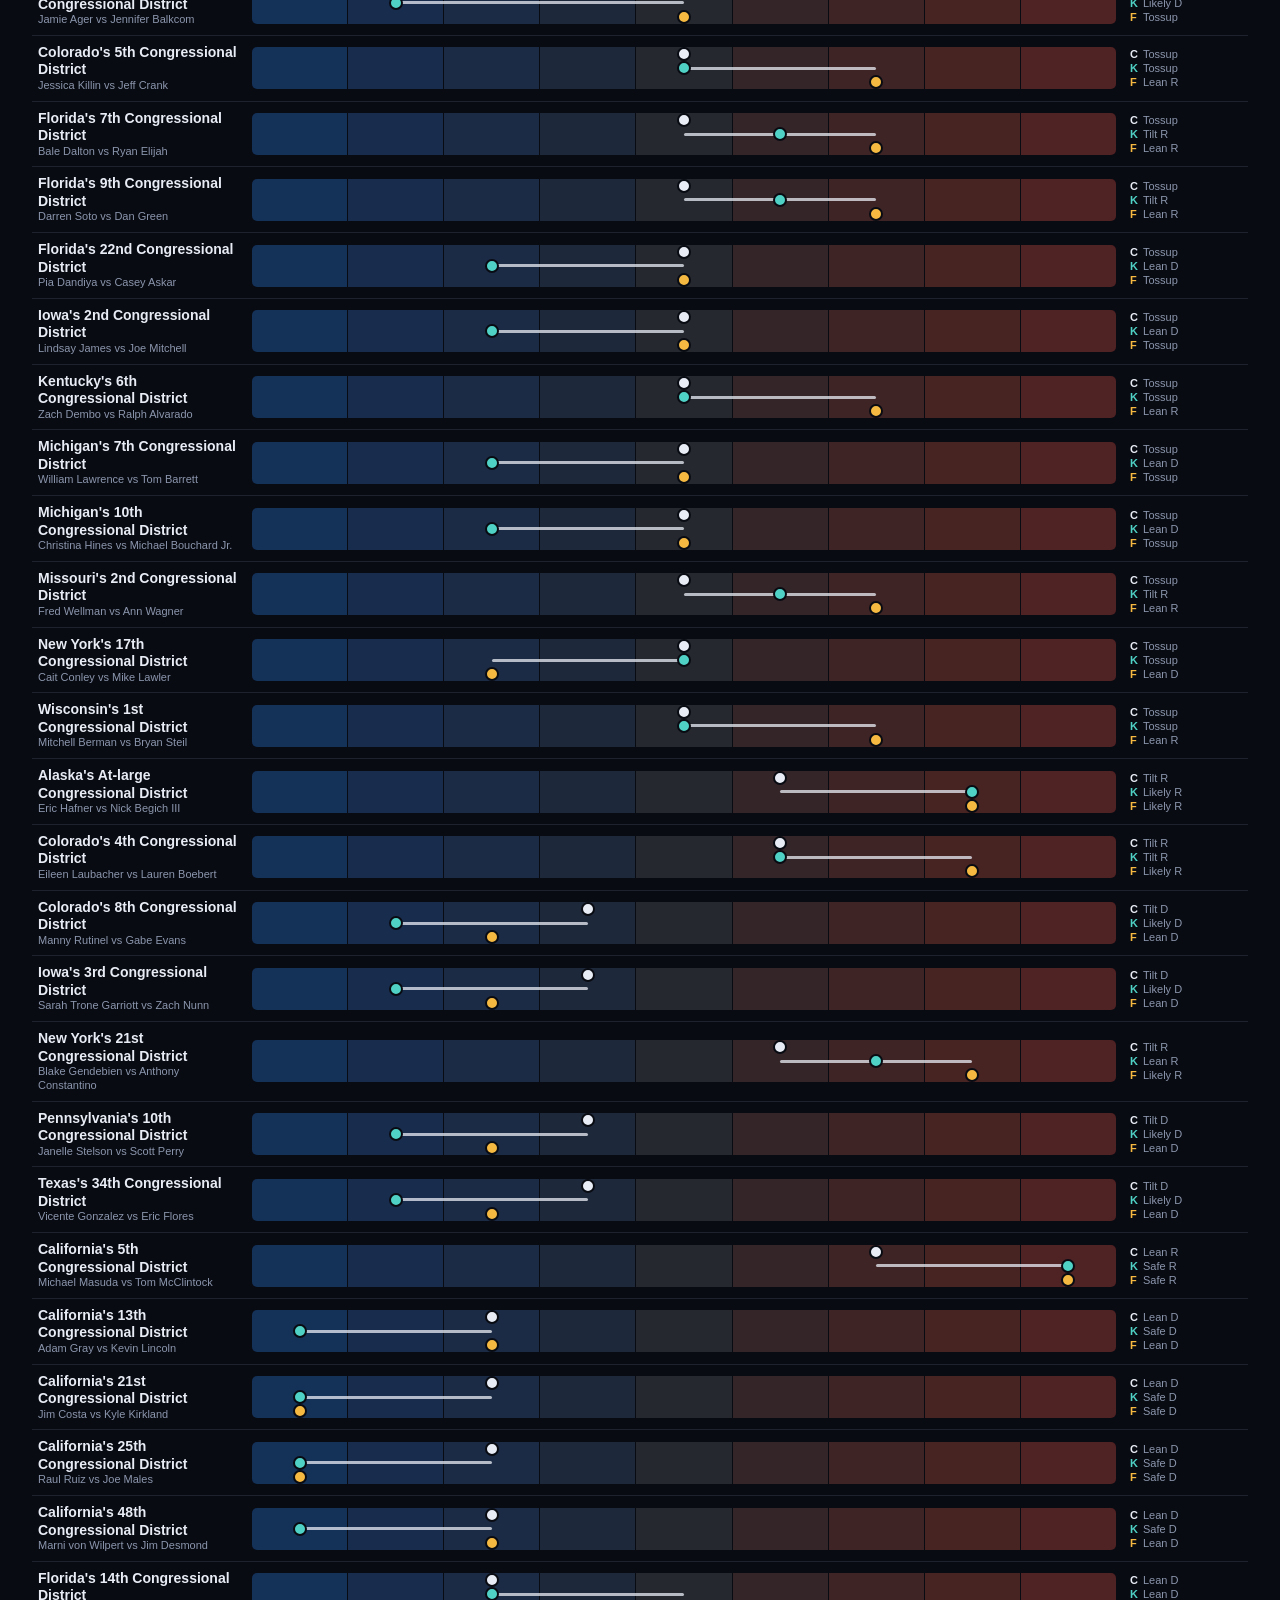
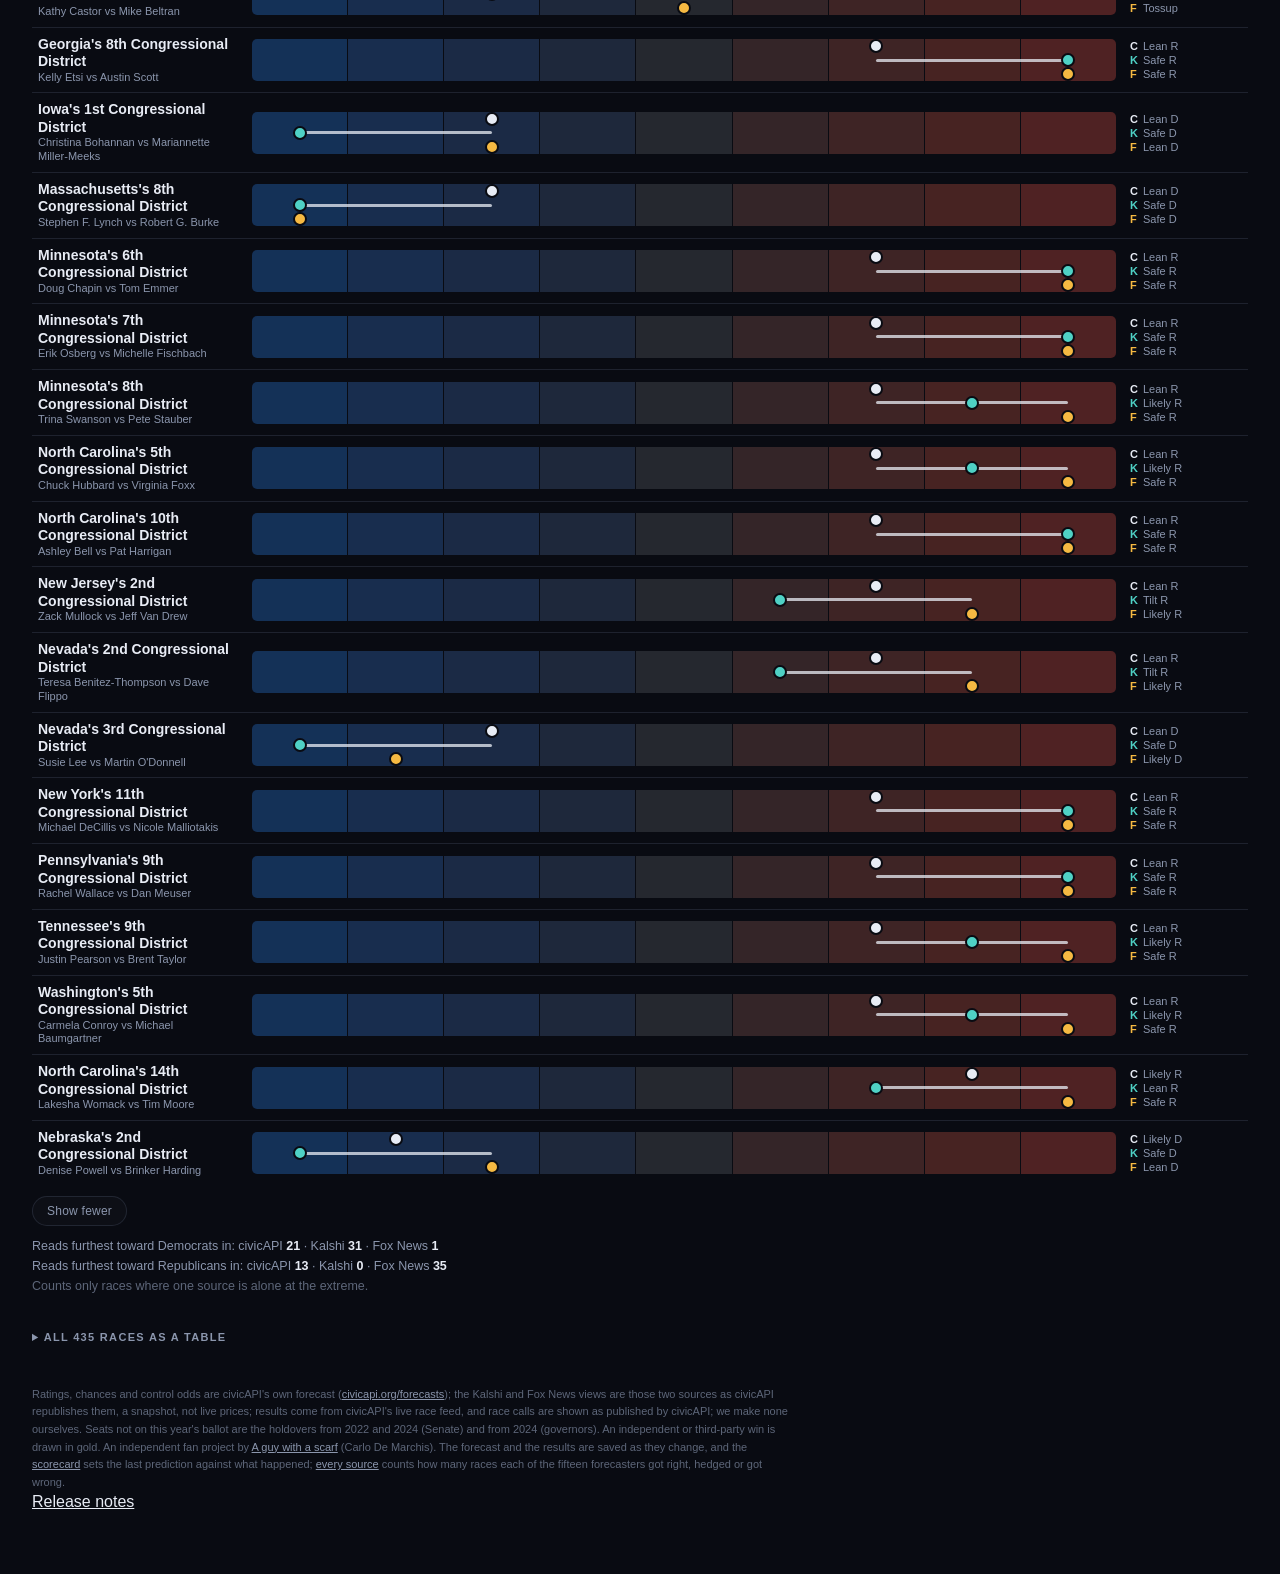
==== commit d65b1eab: "Top bar: Scorecard and Every source links Co-Authored-By: Claude Sonnet 5.5 <noreply@anthropic.com>" ====
--- a/index.html
+++ b/index.html
@@ -353,6 +353,8 @@
 <div id="topbar">
   <div id="ctx"><b>US Midterms 2026</b> · <span id="status">loading…</span></div>
   <div class="seg" id="chambers" role="tablist" aria-label="Chamber"></div>
+  <a class="pill" href="scorecard/">Scorecard</a>
+  <a class="pill" href="sources/">Every source</a>
   <a class="pill" href="help/">Guide</a>
   <button class="ic" id="moreBtn" title="More sports experiences" aria-label="More sports experiences"><svg viewBox="0 0 24 24"><path d="M12 5v14M5 12h14"/></svg></button>
   <button class="ic" id="fsBtn" title="Fullscreen (f)" aria-label="Fullscreen"><svg viewBox="0 0 24 24"><path d="M4 9V4h5M20 15v5h-5M15 4h5v5M9 20H4v-5"/></svg></button>
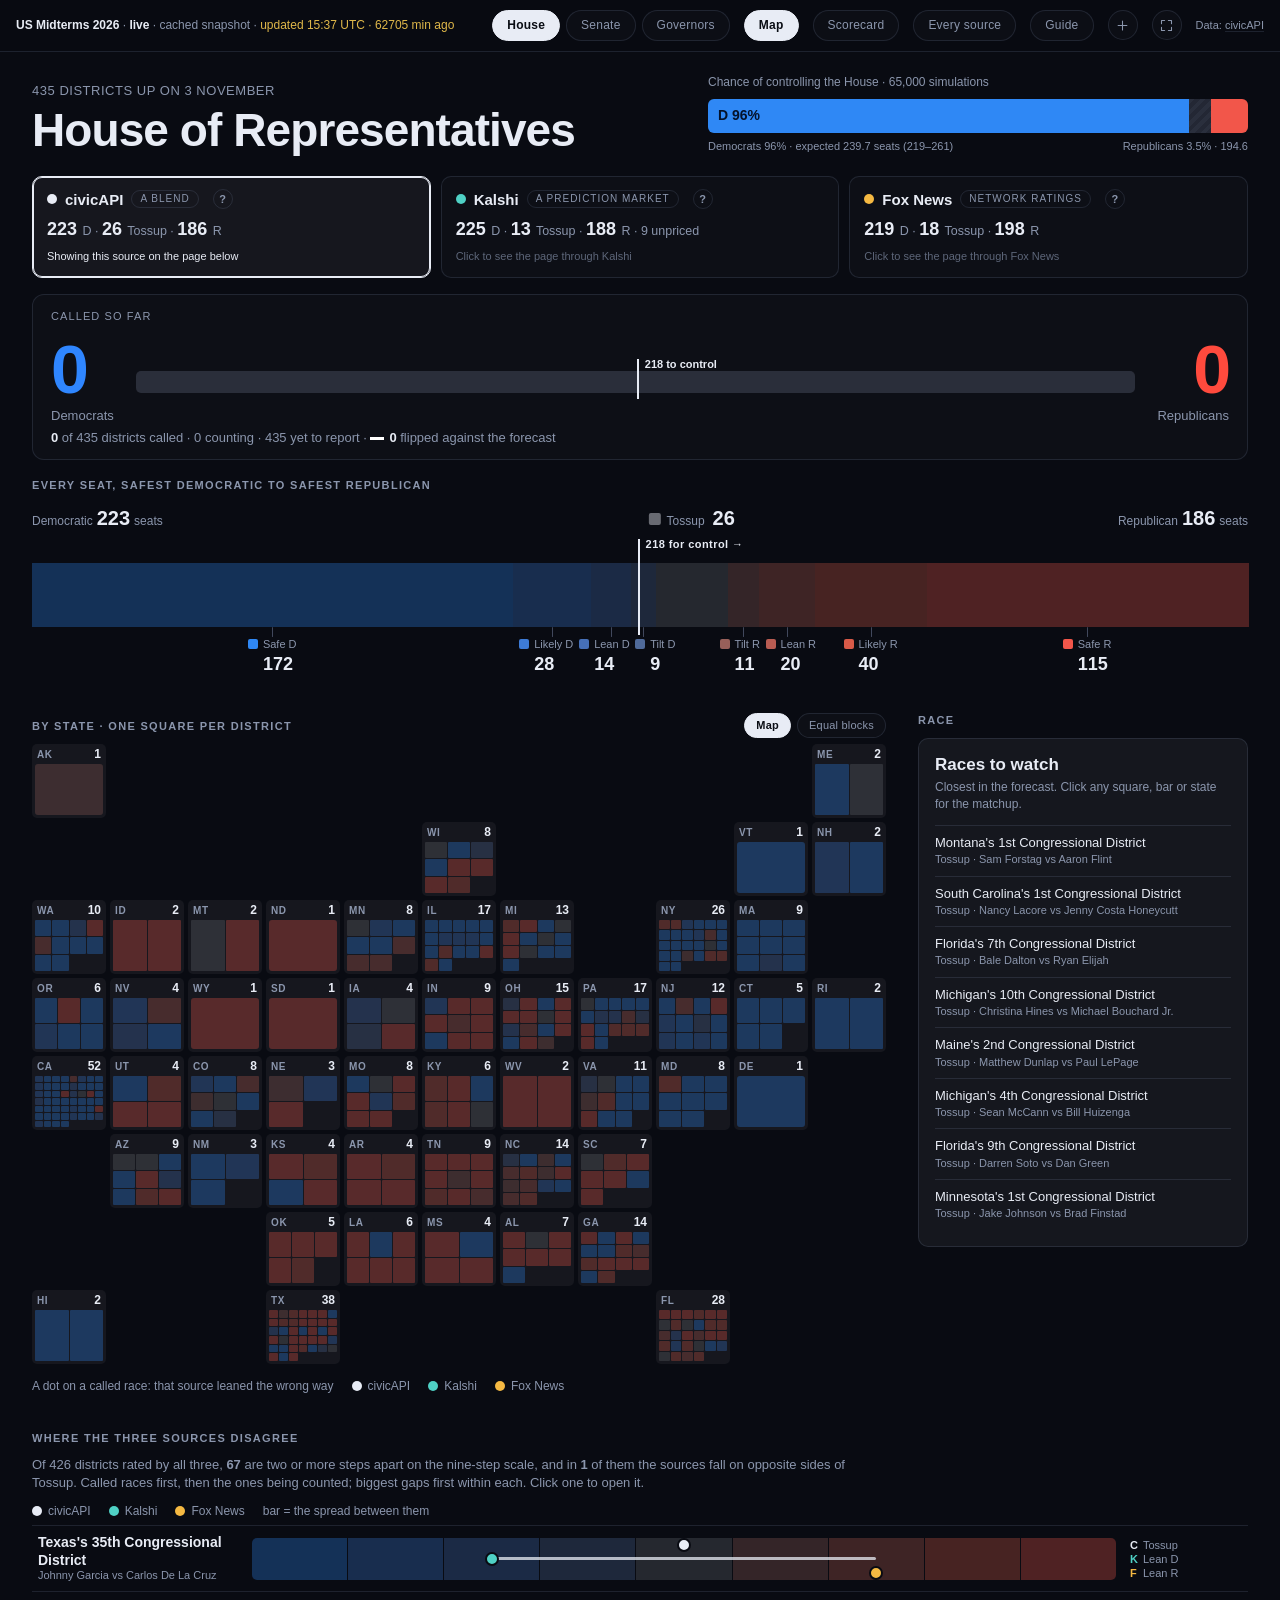
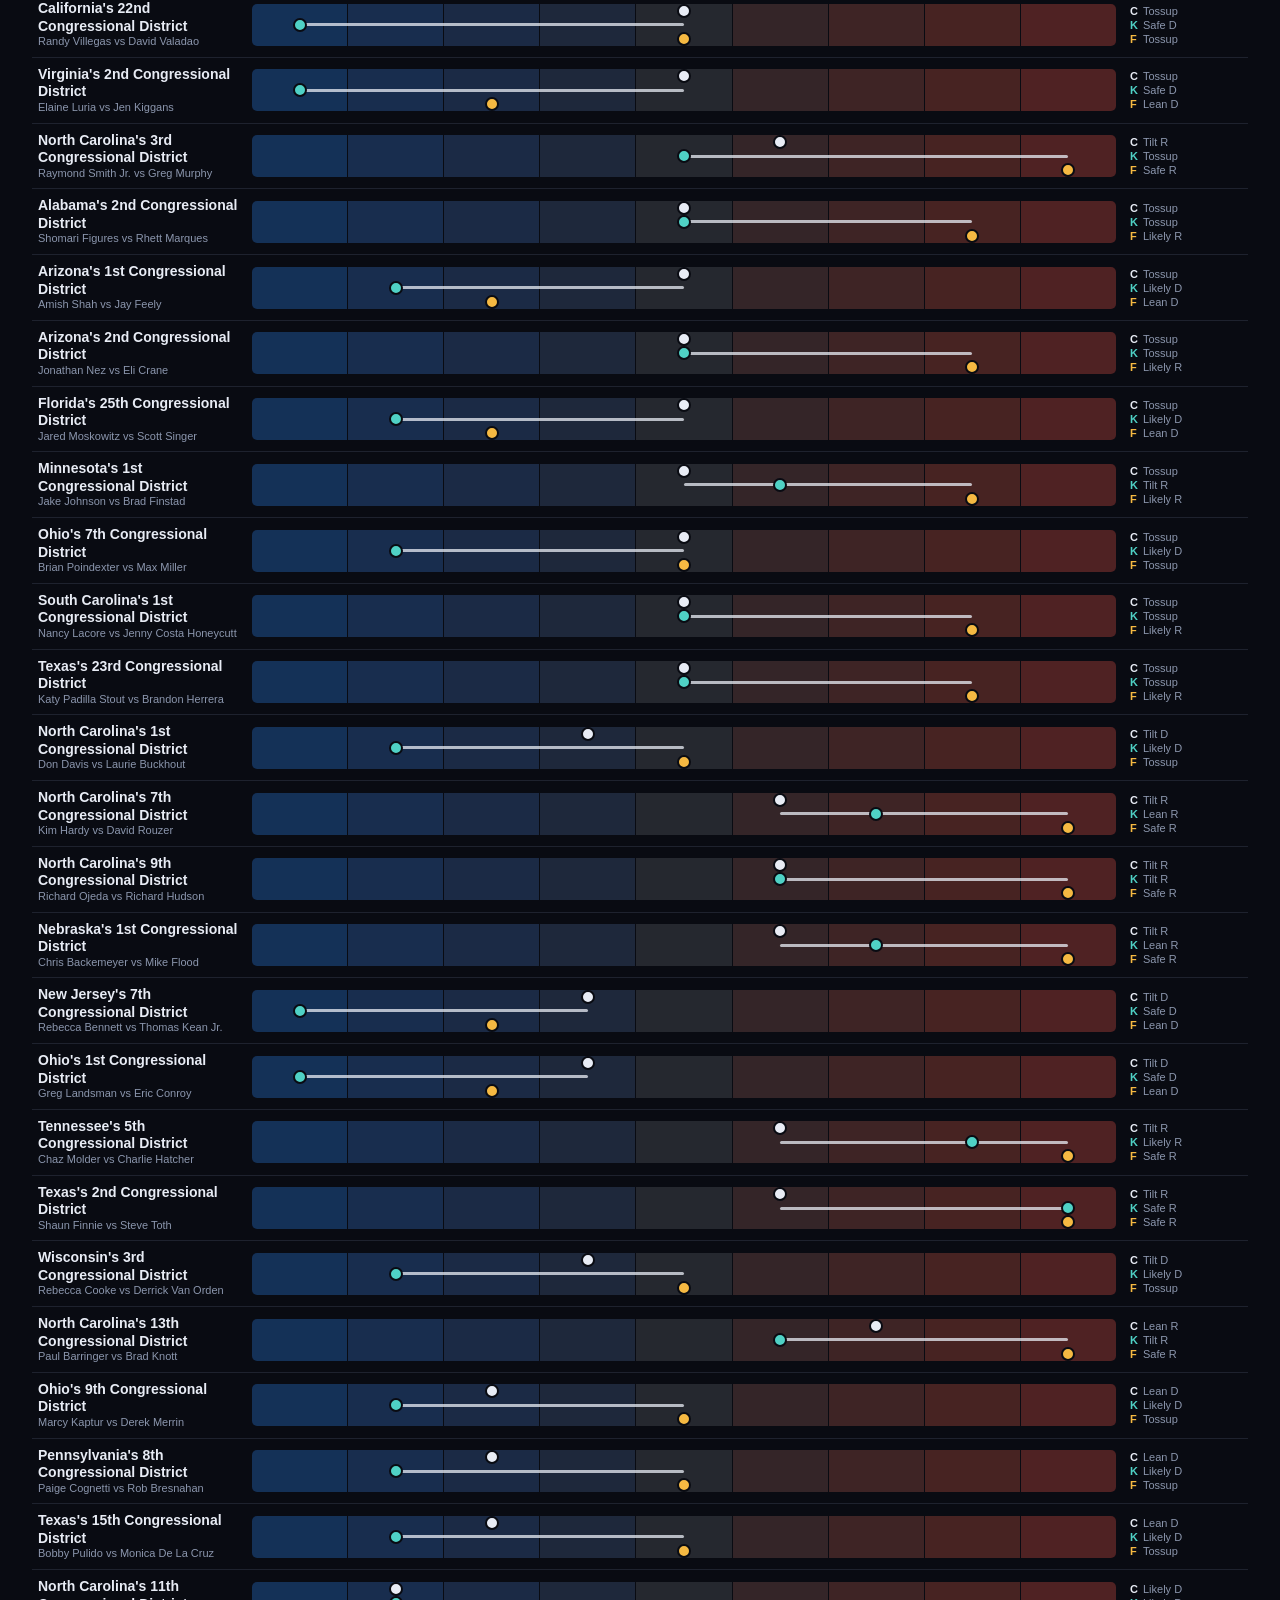
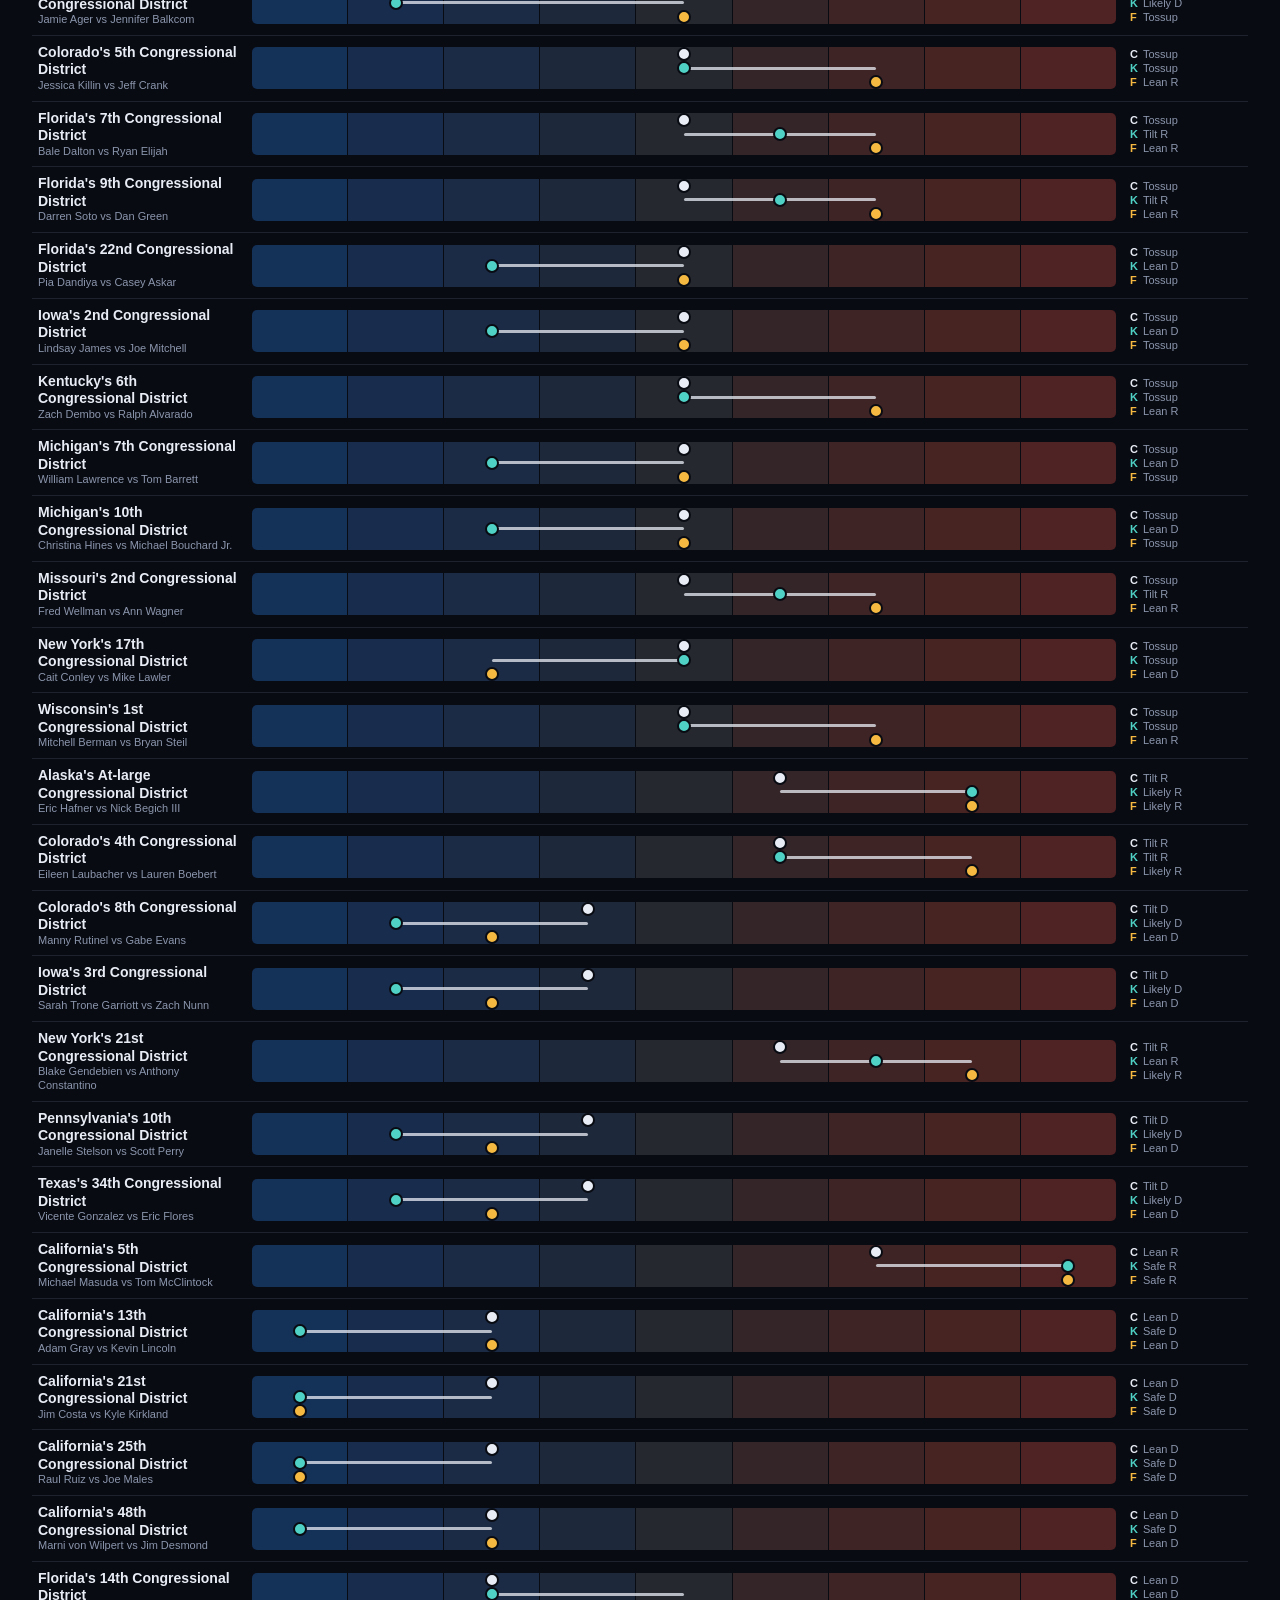
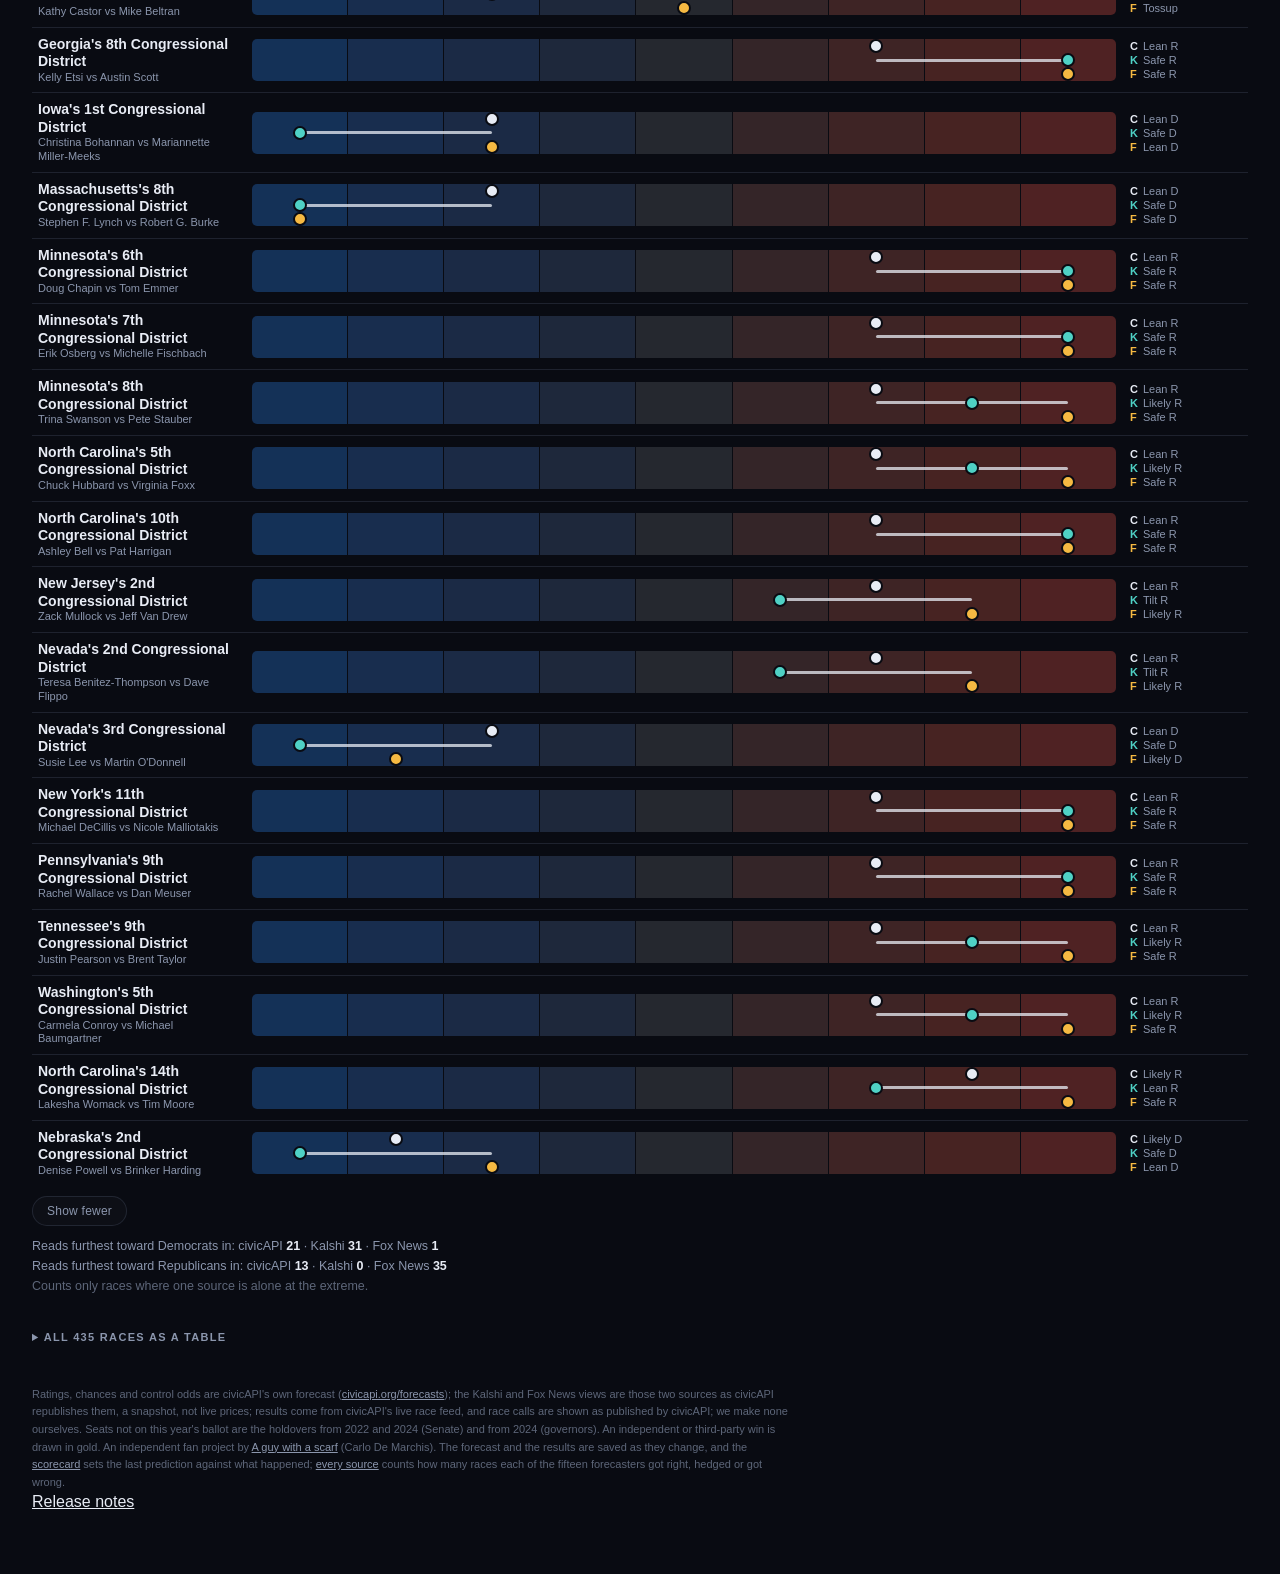
==== commit 6ef1bb06: "Same top bar on every page: shared nav.js/nav.css, current tab highlighted, Map pill on the map Co-A" ====
--- a/index.html
+++ b/index.html
@@ -353,6 +353,7 @@
 <div id="topbar">
   <div id="ctx"><b>US Midterms 2026</b> · <span id="status">loading…</span></div>
   <div class="seg" id="chambers" role="tablist" aria-label="Chamber"></div>
+  <a class="pill on" href="./">Map</a>
   <a class="pill" href="scorecard/">Scorecard</a>
   <a class="pill" href="sources/">Every source</a>
   <a class="pill" href="help/">Guide</a>
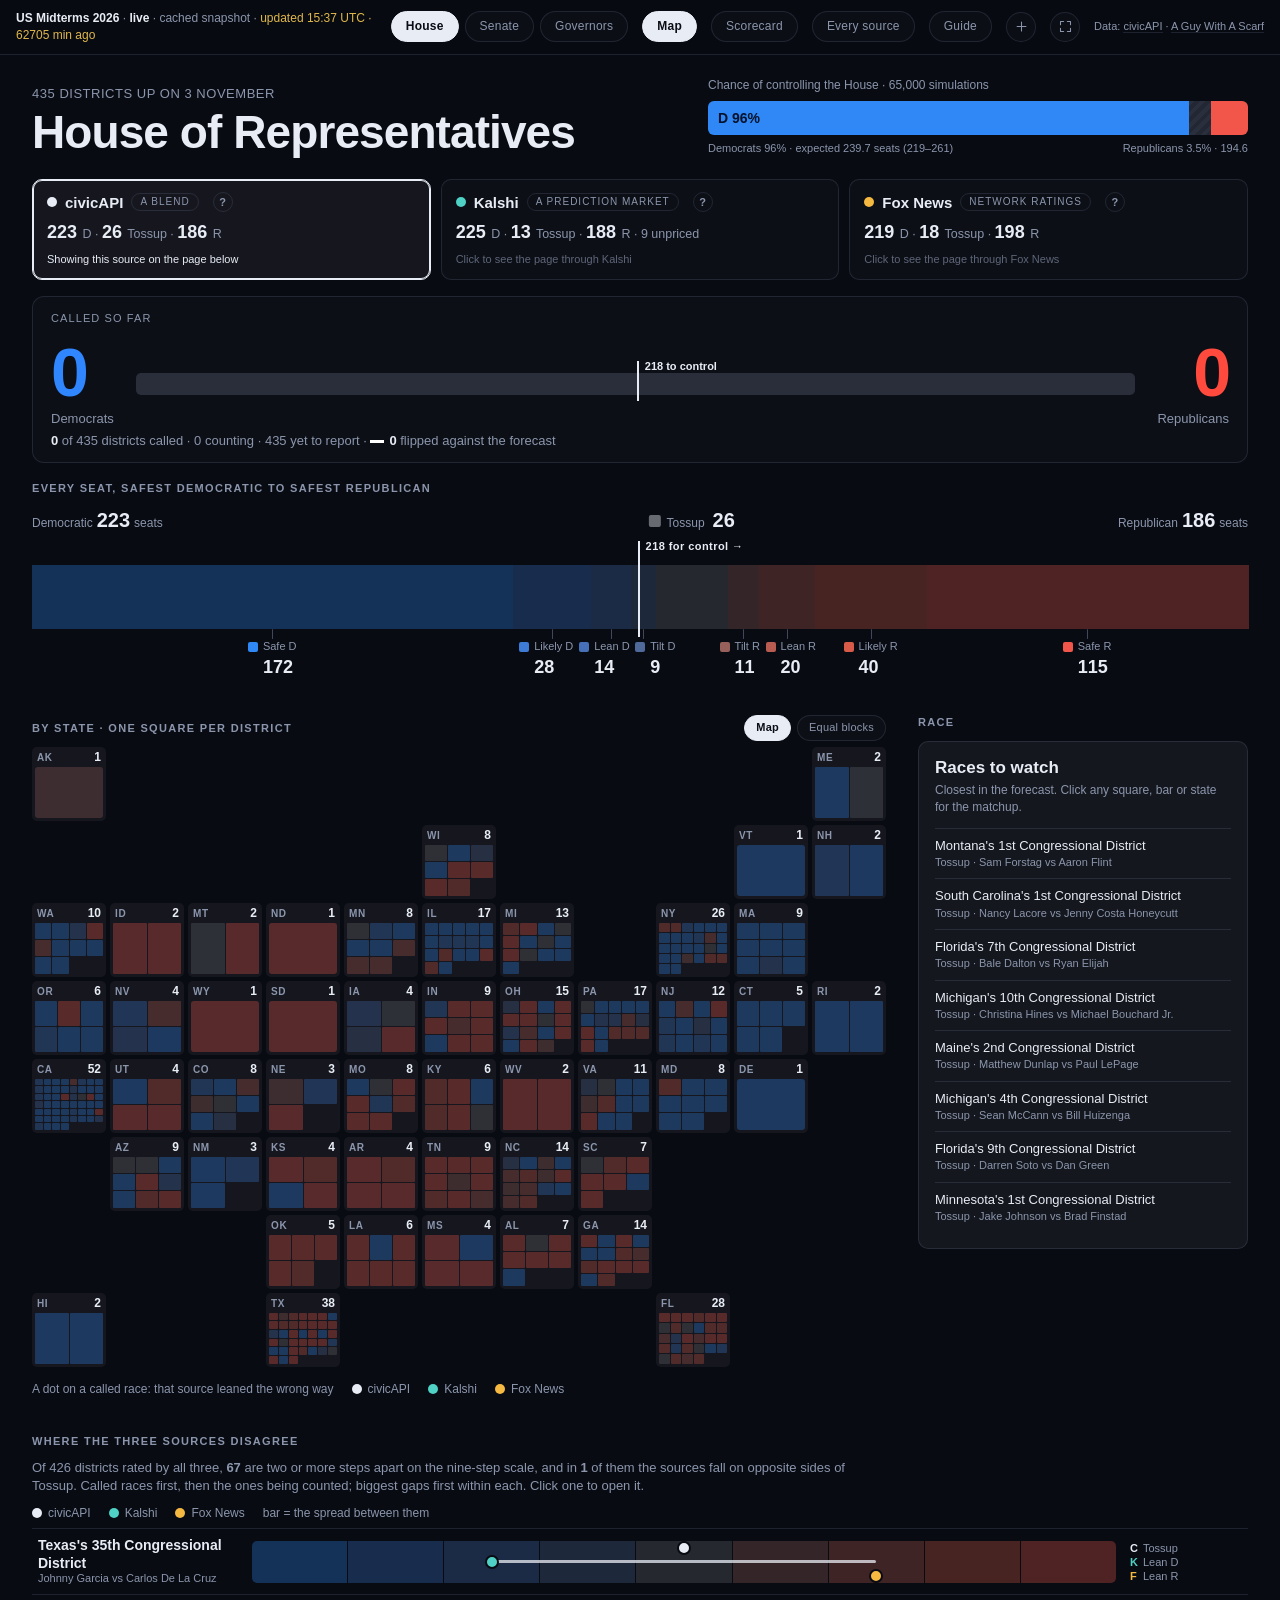
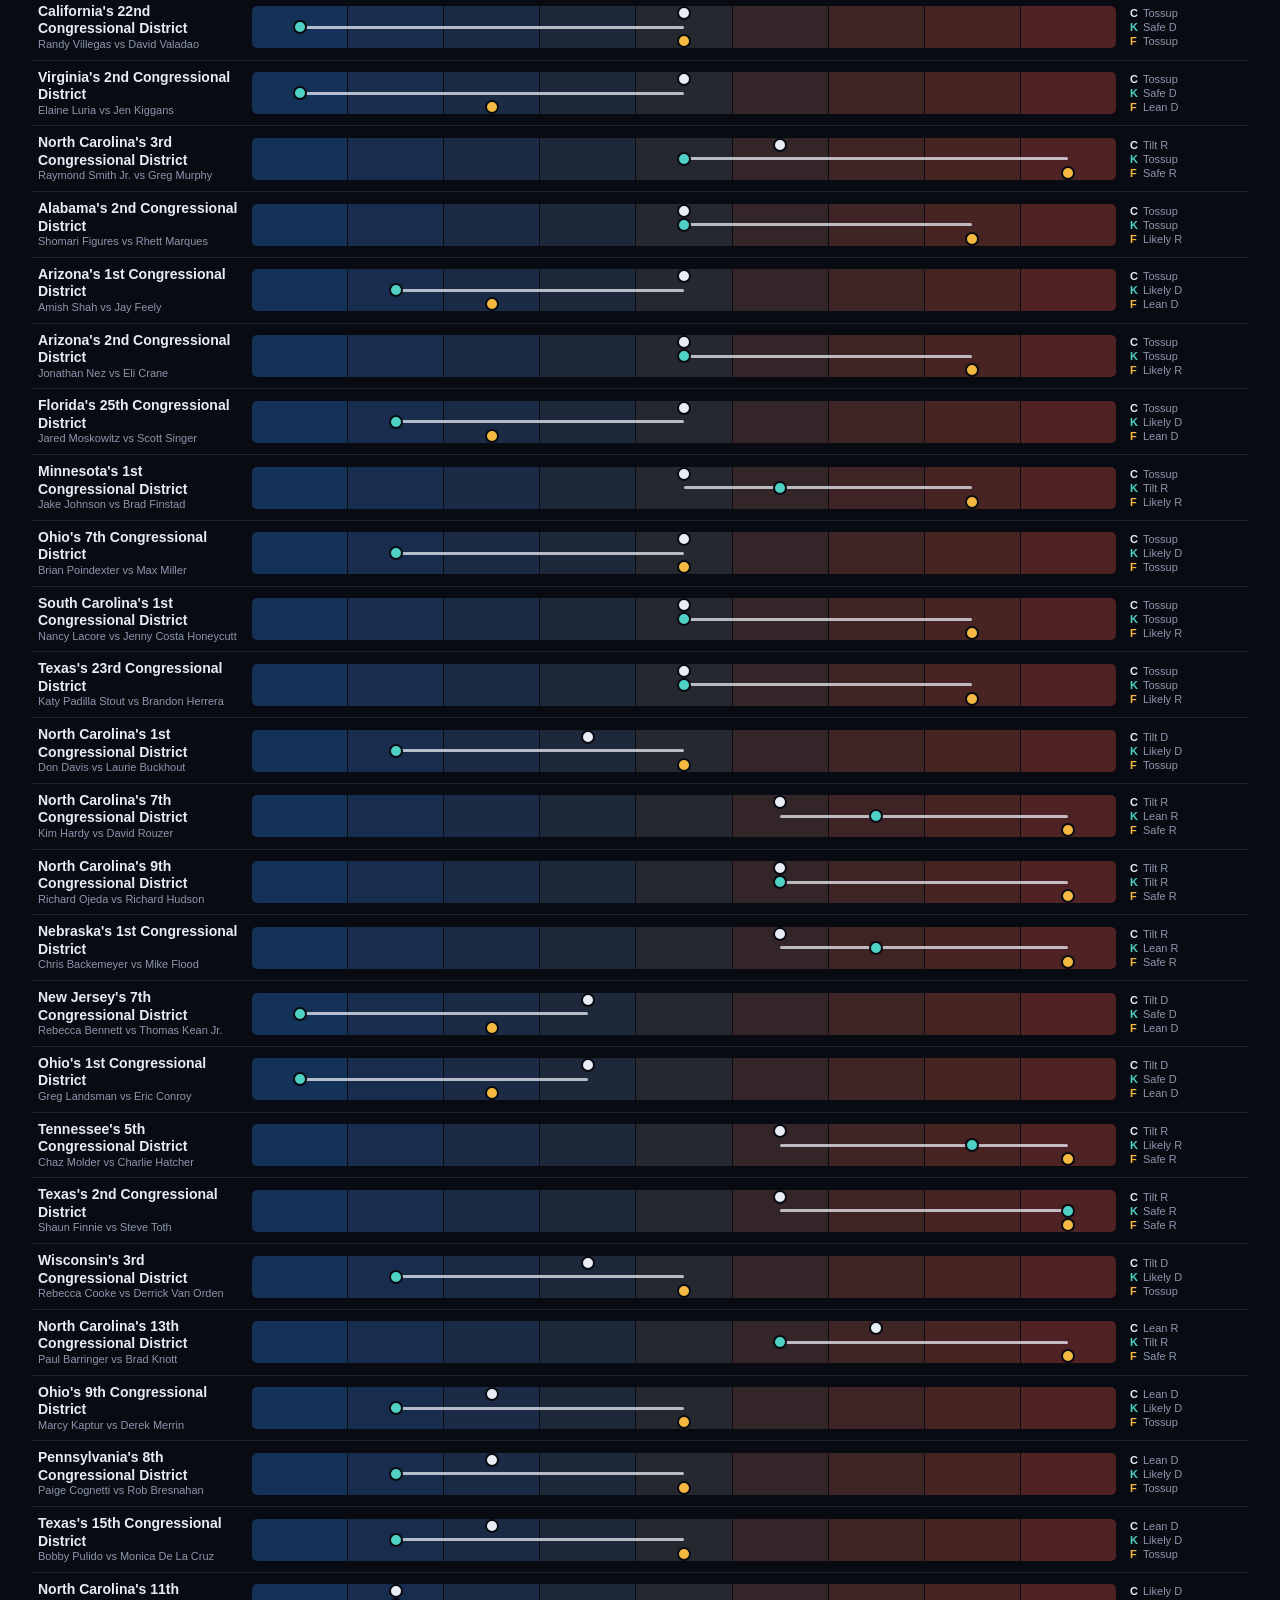
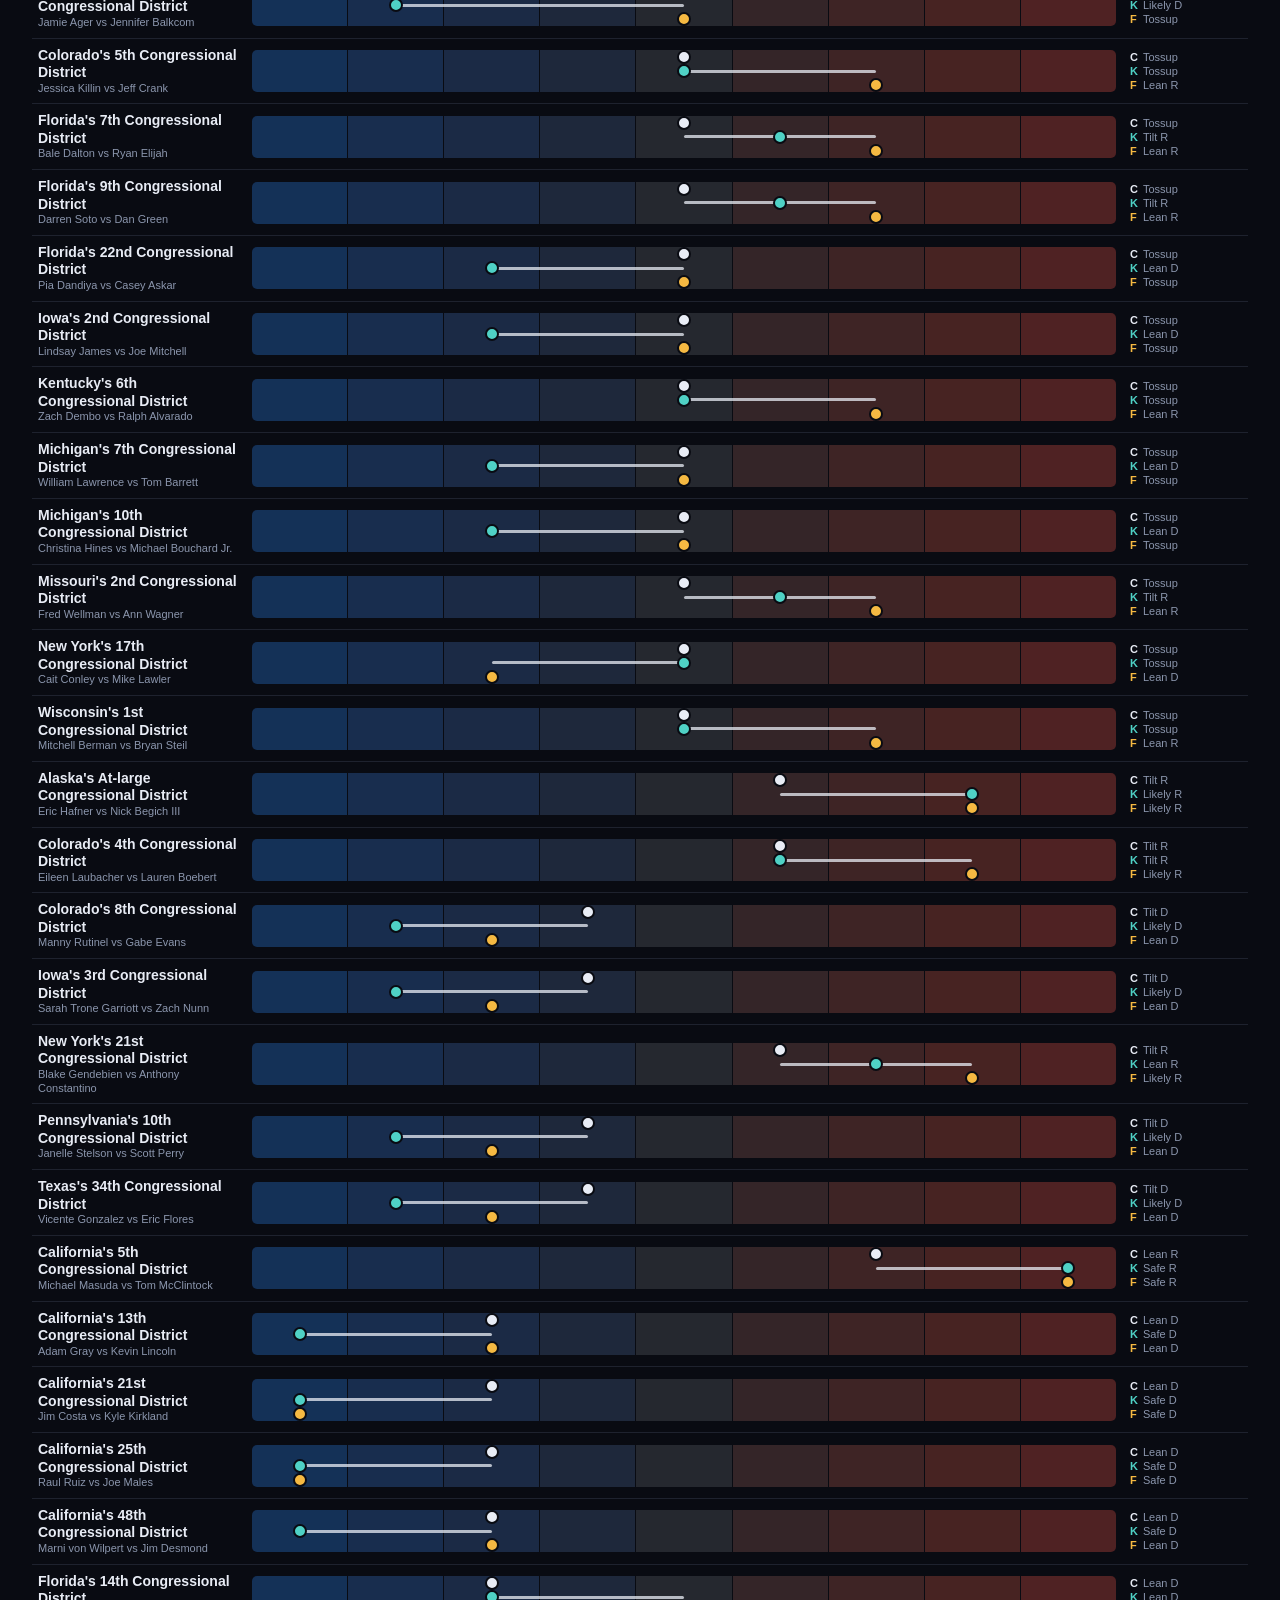
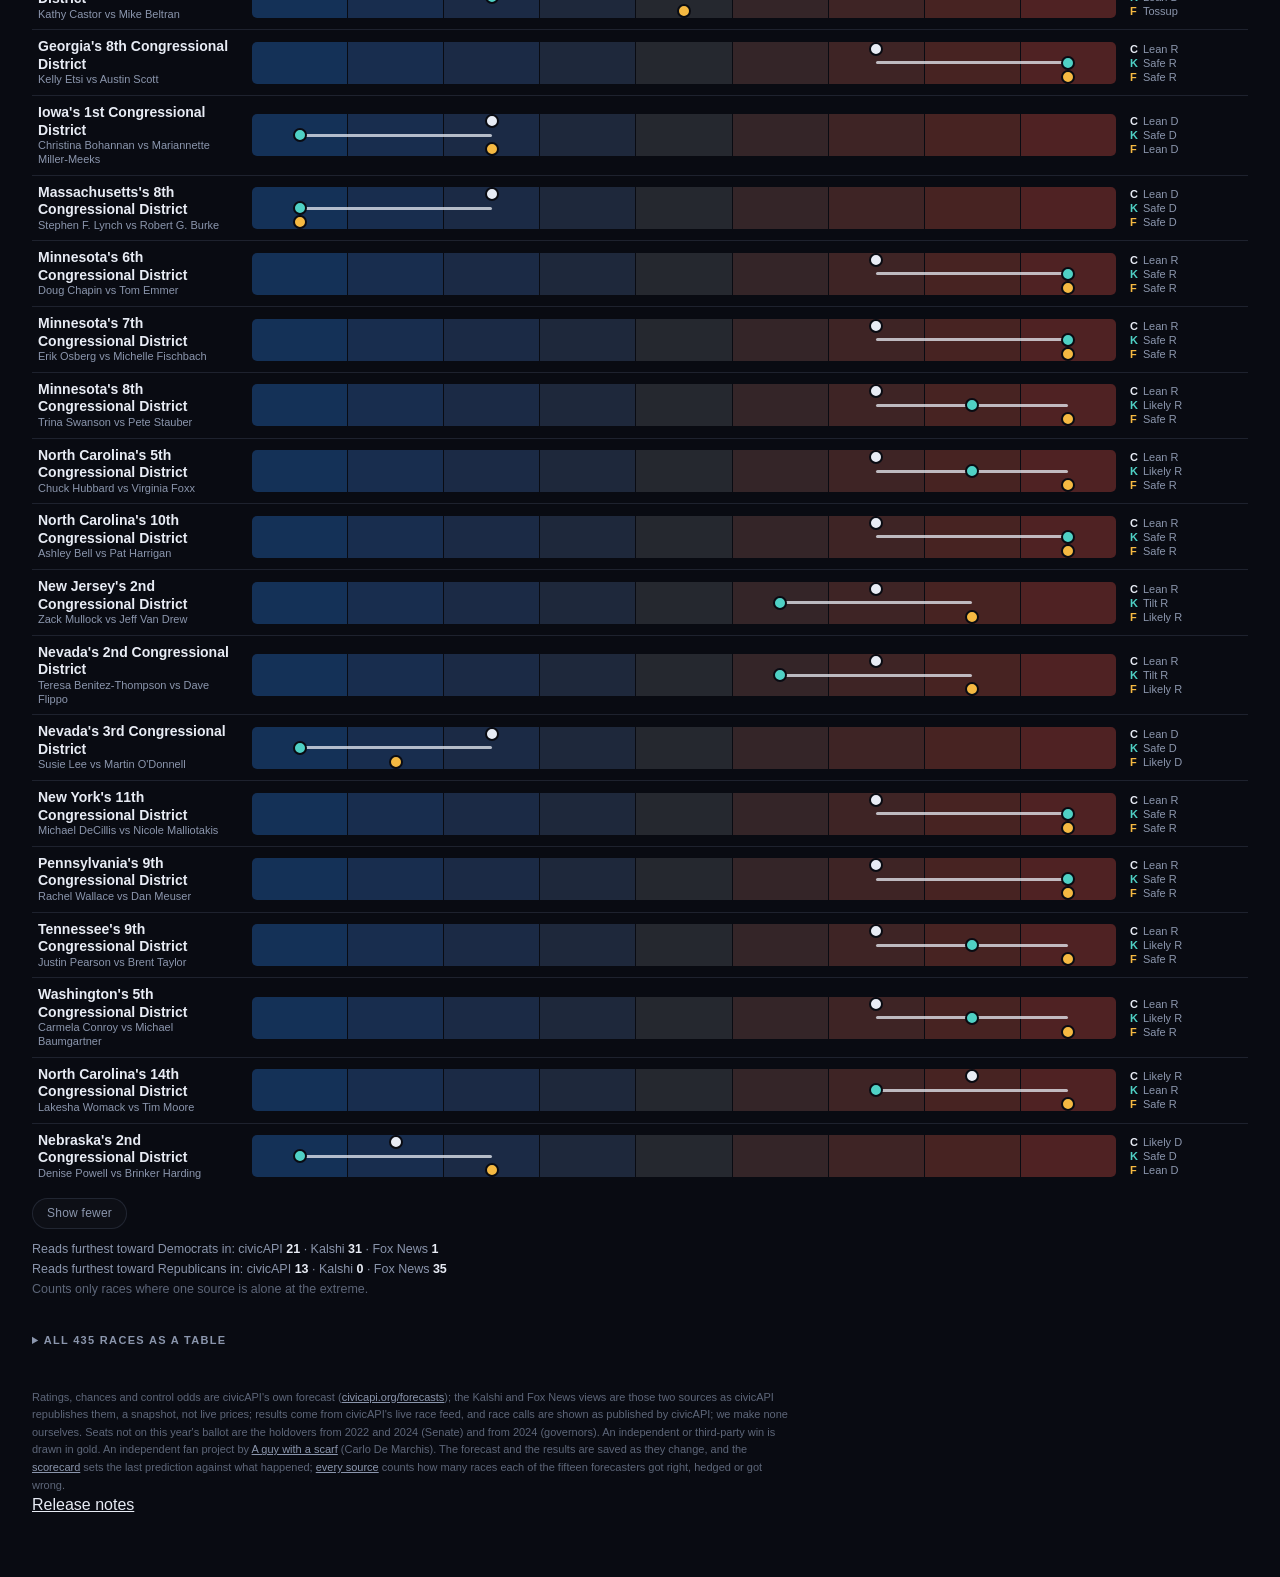
==== commit 7e4d72e6: "Link the brand back to aguywithascarf.com The root site is live, so the brand wordmark and credit li" ====
--- a/index.html
+++ b/index.html
@@ -359,7 +359,7 @@
   <a class="pill" href="help/">Guide</a>
   <button class="ic" id="moreBtn" title="More sports experiences" aria-label="More sports experiences"><svg viewBox="0 0 24 24"><path d="M12 5v14M5 12h14"/></svg></button>
   <button class="ic" id="fsBtn" title="Fullscreen (f)" aria-label="Fullscreen"><svg viewBox="0 0 24 24"><path d="M4 9V4h5M20 15v5h-5M15 4h5v5M9 20H4v-5"/></svg></button>
-  <div id="credit">Data: <a href="https://civicapi.org" target="_blank" rel="noopener">civicAPI</a><a class="agwas-ver" data-agwas-ver="midterms" href="https://dataviz.aguywithascarf.com/releases/#midterms"></a></div>
+  <div id="credit">Data: <a href="https://civicapi.org" target="_blank" rel="noopener">civicAPI</a> · <a href="https://aguywithascarf.com/">A Guy With A Scarf</a><a class="agwas-ver" data-agwas-ver="midterms" href="https://dataviz.aguywithascarf.com/releases/#midterms"></a></div>
 </div>
 
 <div class="mod" id="mmodal" aria-hidden="true">
@@ -414,7 +414,7 @@
     the Kalshi and Fox News views are those two sources as civicAPI republishes them, a snapshot, not live prices;
     results come from civicAPI's live race feed, and race calls are shown as published by civicAPI; we make none ourselves. Seats not on this year's ballot are the
     holdovers from 2022 and 2024 (Senate) and from 2024 (governors). An independent or third-party
-    win is drawn in gold. An independent fan project by <a href="https://dataviz.aguywithascarf.com/">A guy with a scarf</a> (Carlo De Marchis). The forecast and the results are saved as they change, and the <a href="scorecard/">scorecard</a> sets the last prediction against what happened; <a href="sources/">every source</a> counts how many races each of the fifteen forecasters got right, hedged or got wrong.
+    win is drawn in gold. An independent fan project by <a href="https://aguywithascarf.com/">A guy with a scarf</a> (Carlo De Marchis). The forecast and the results are saved as they change, and the <a href="scorecard/">scorecard</a> sets the last prediction against what happened; <a href="sources/">every source</a> counts how many races each of the fifteen forecasters got right, hedged or got wrong.
   </p>
   <p class="agwas-rel"><a href="https://dataviz.aguywithascarf.com/releases/#midterms">Release notes</a> <a class="agwas-ver" data-agwas-ver="midterms" href="https://dataviz.aguywithascarf.com/releases/#midterms"></a></p>
 </main>
